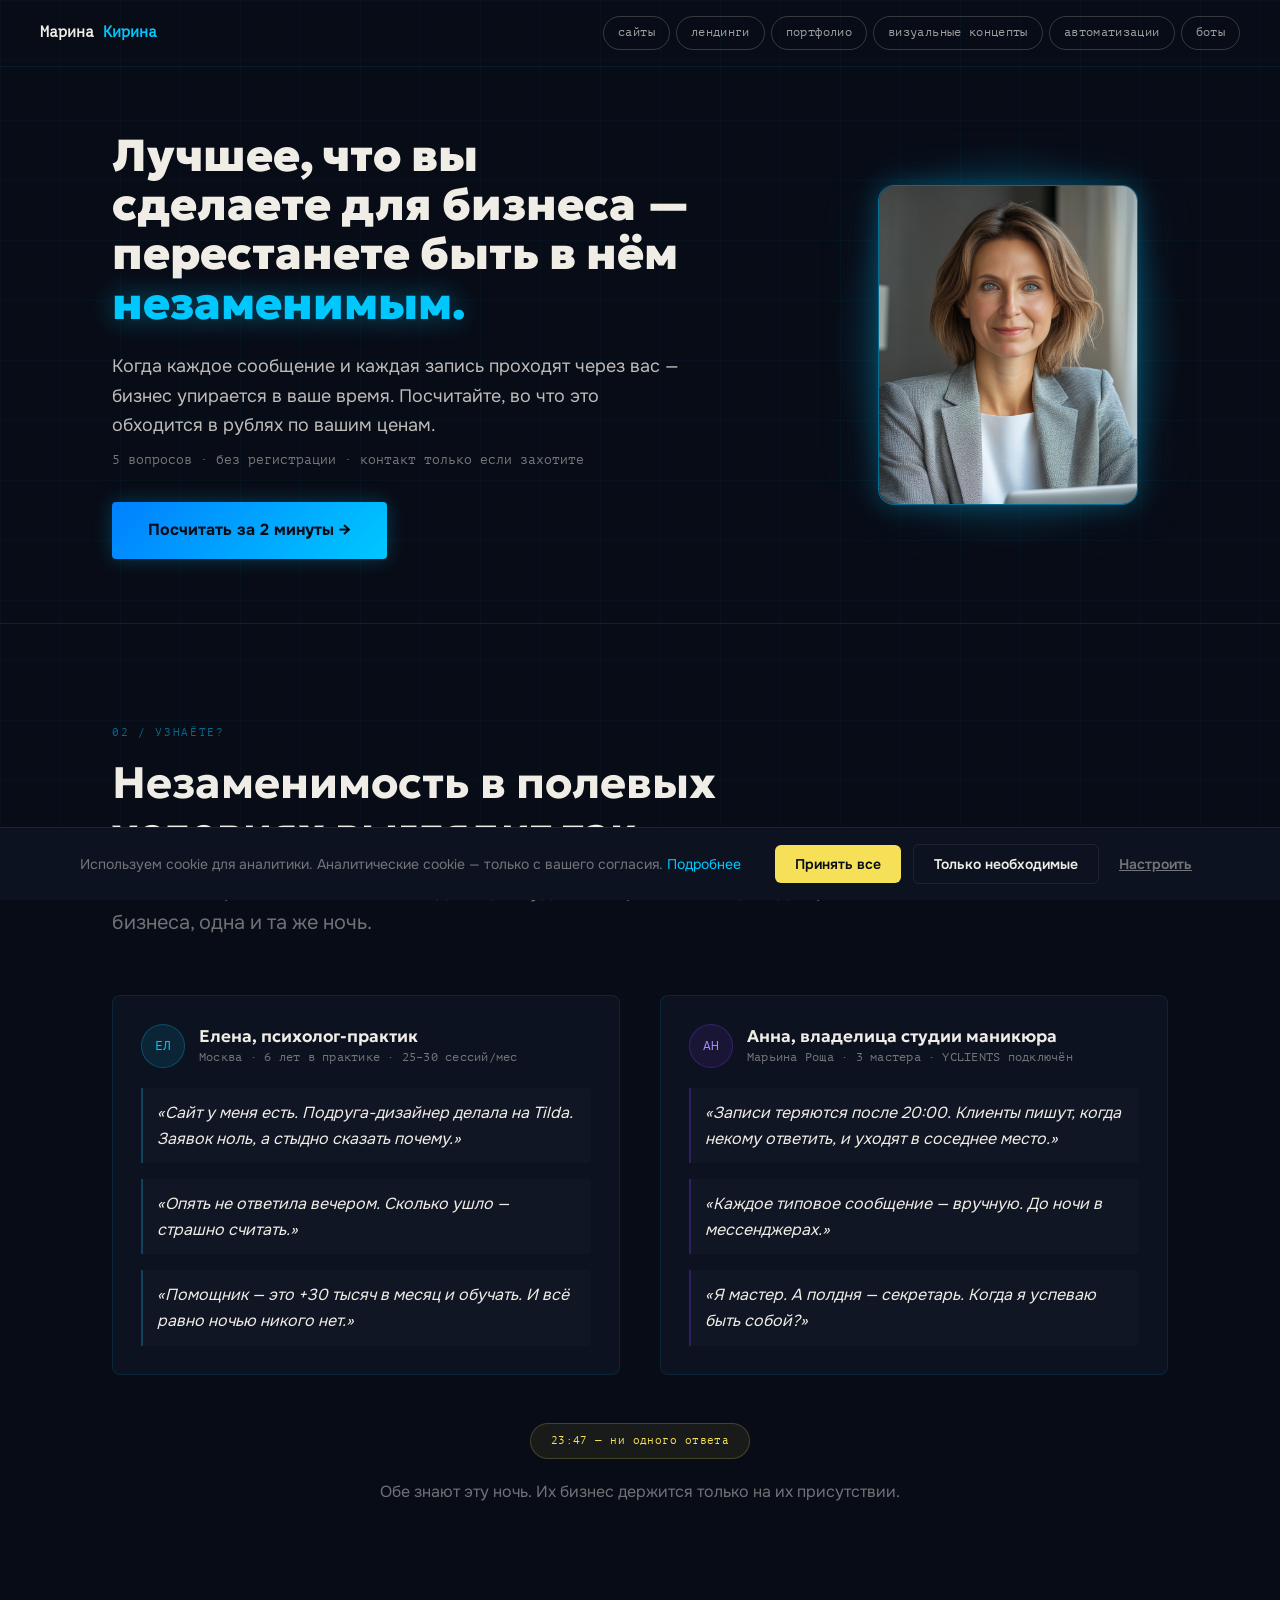
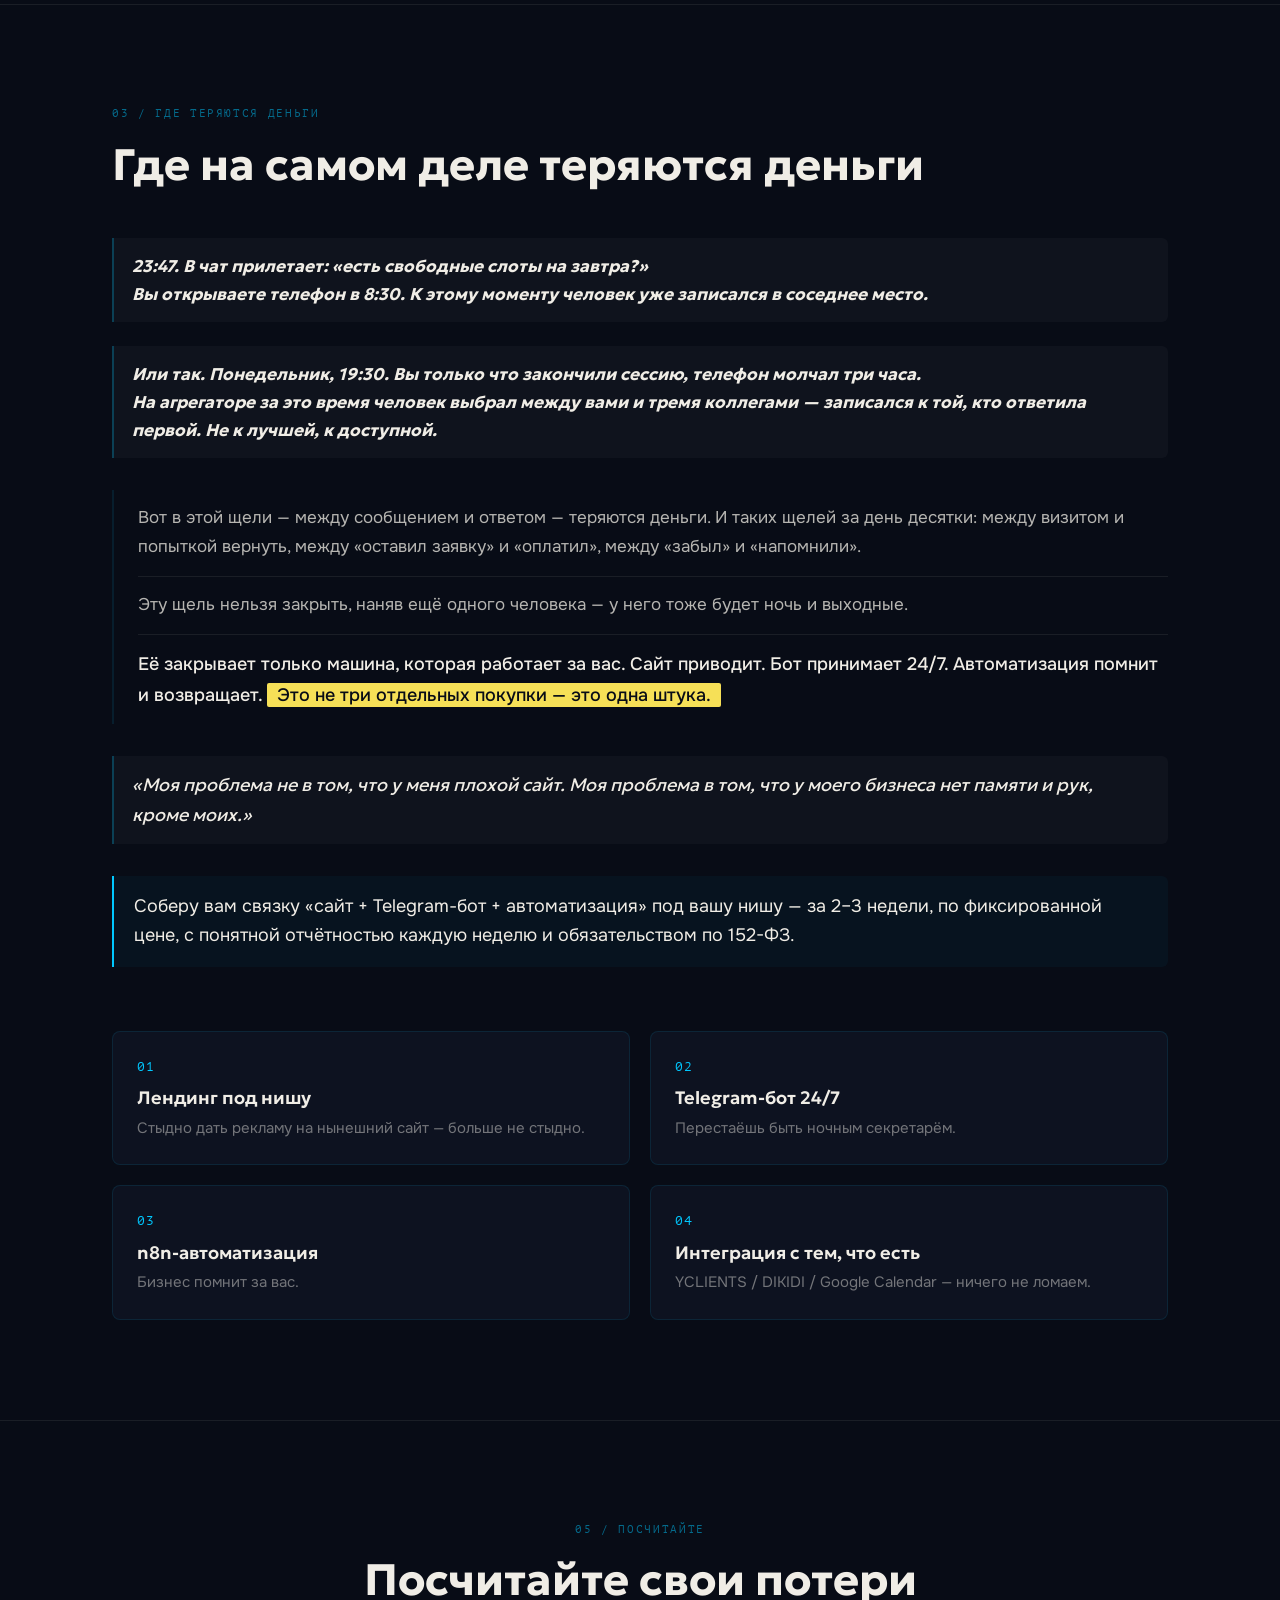
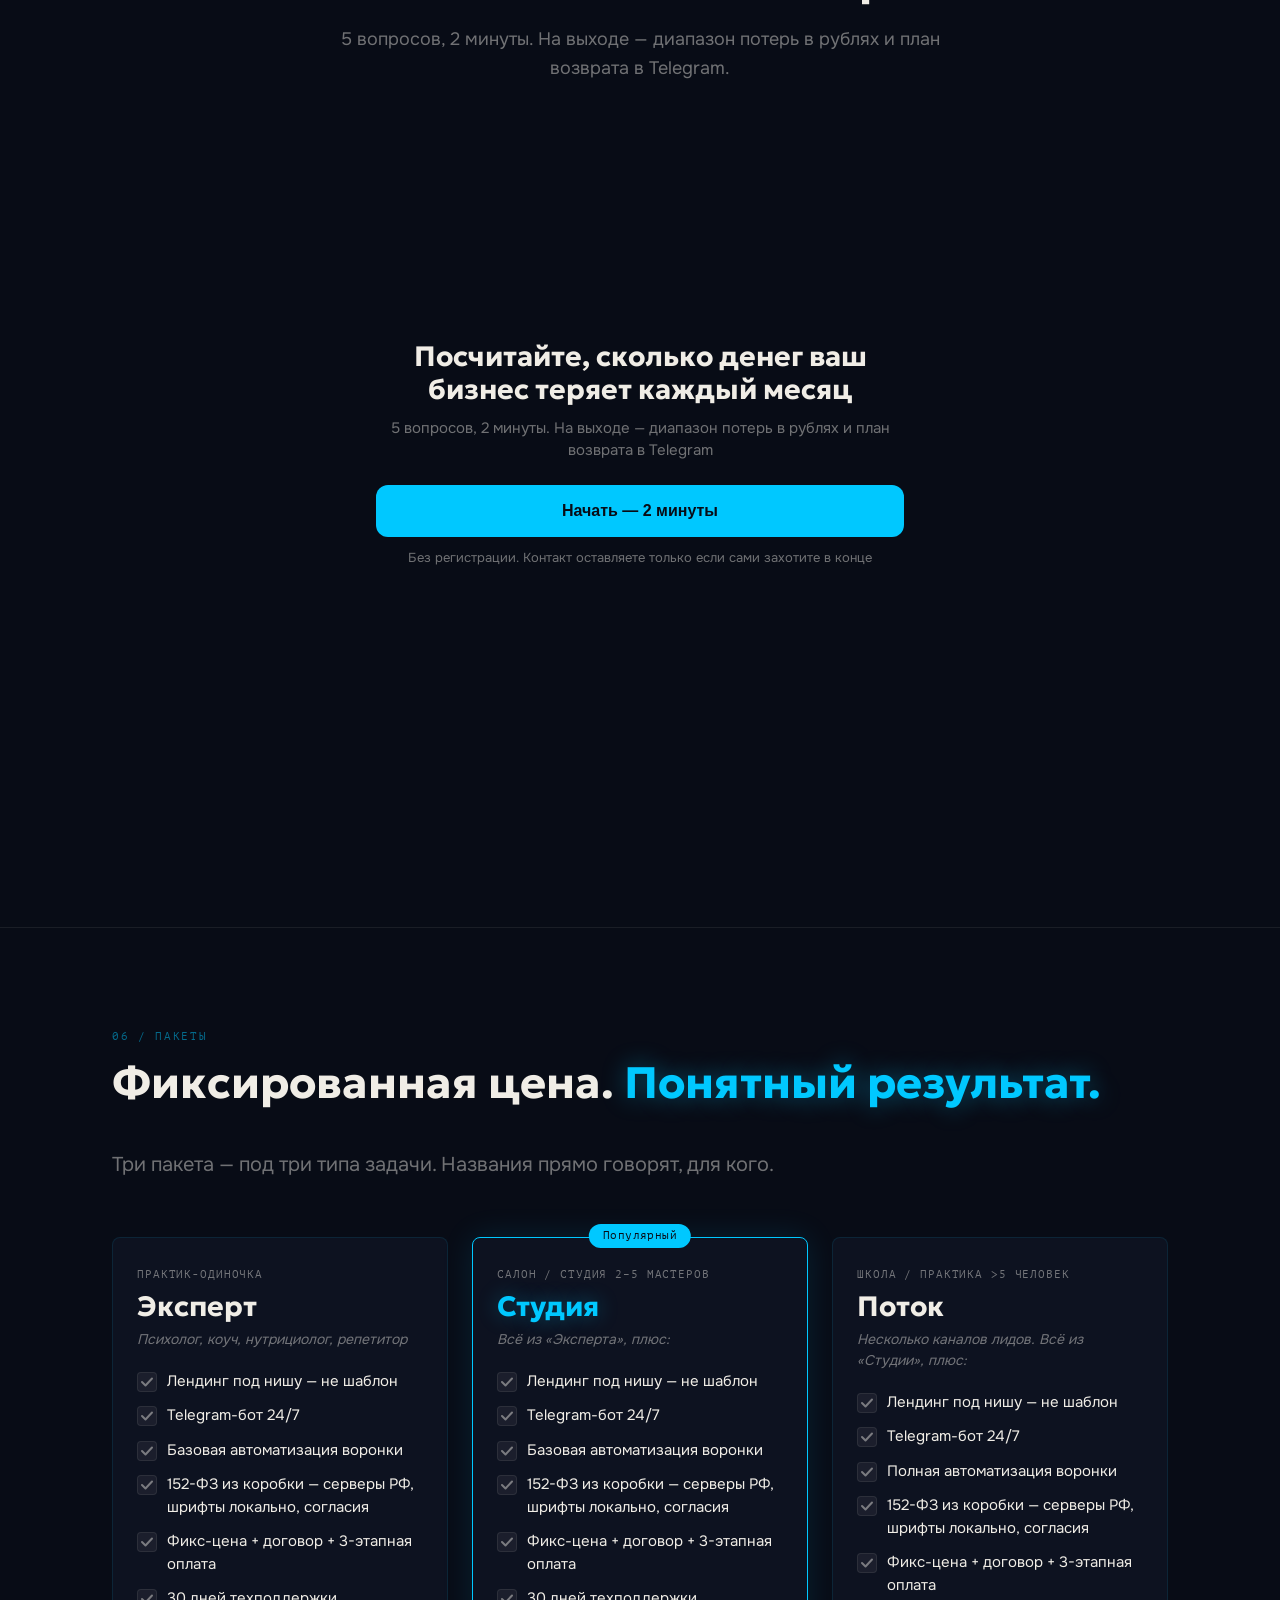
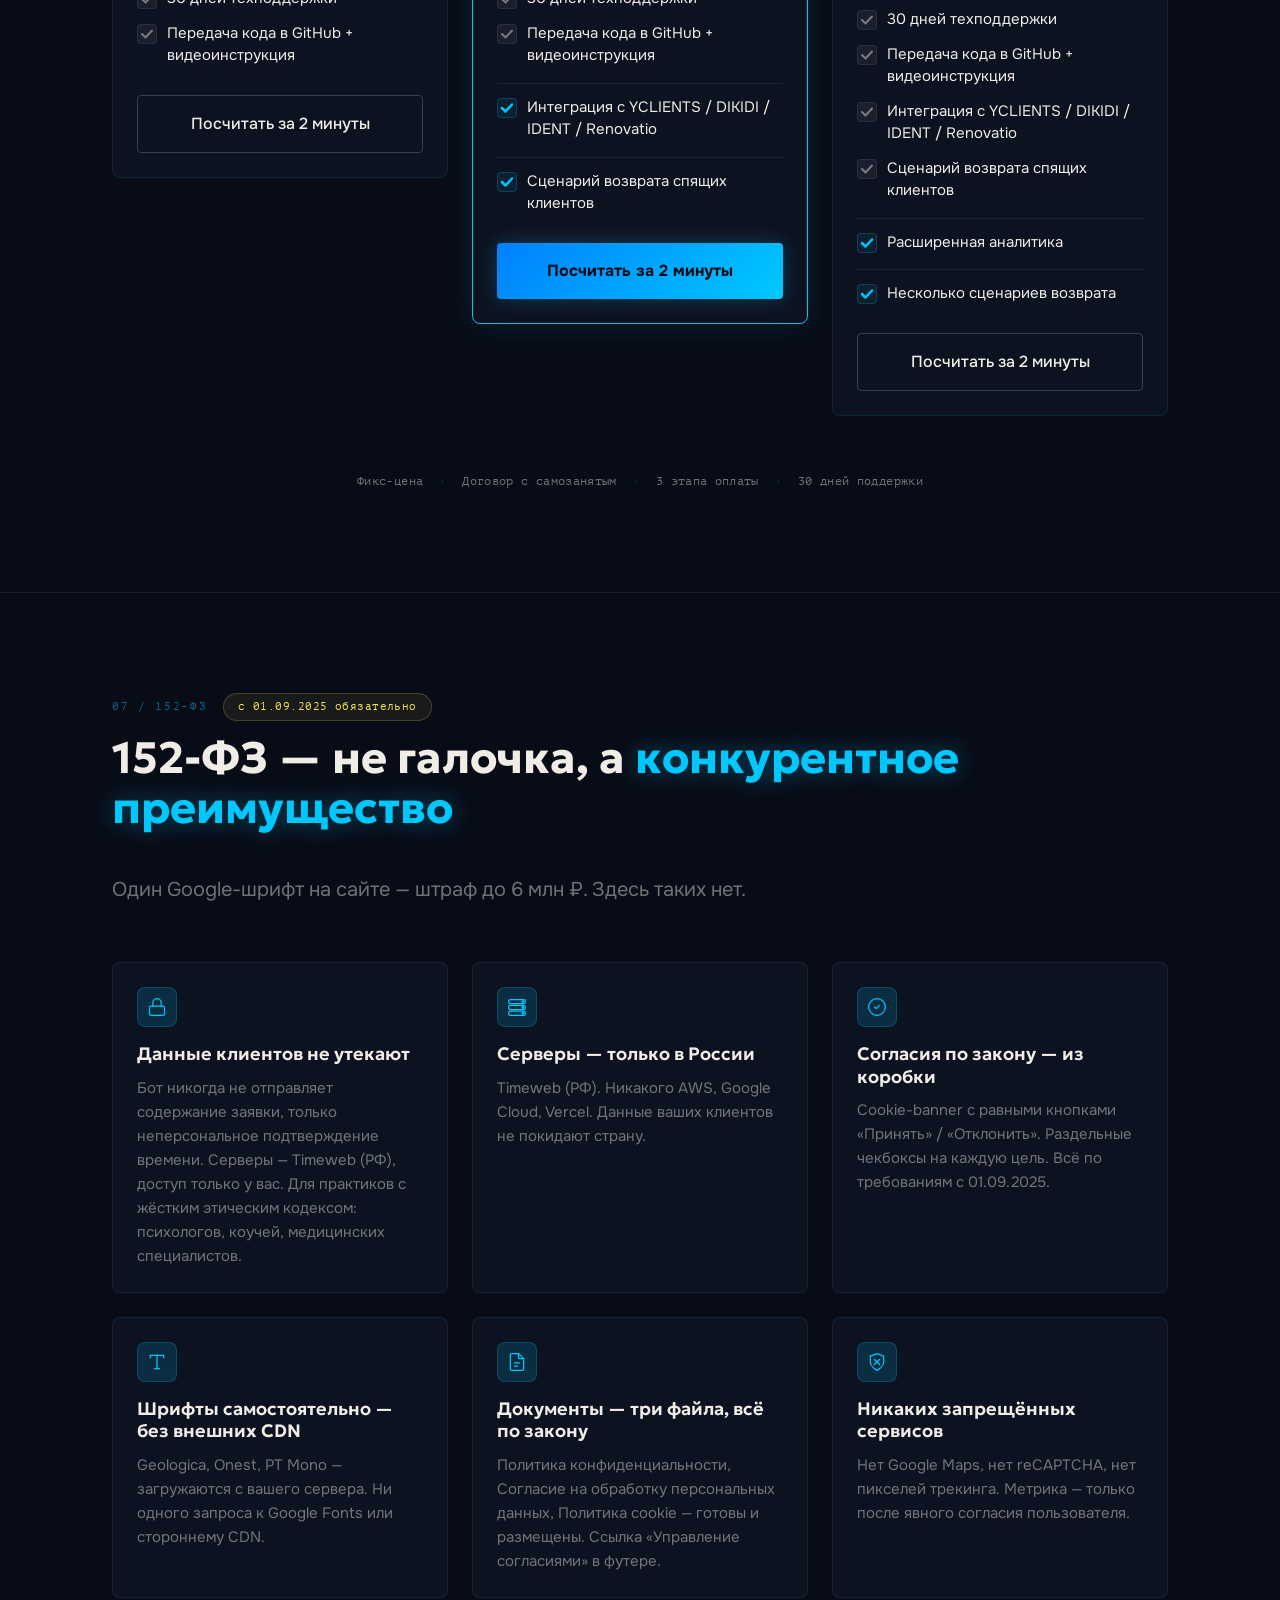
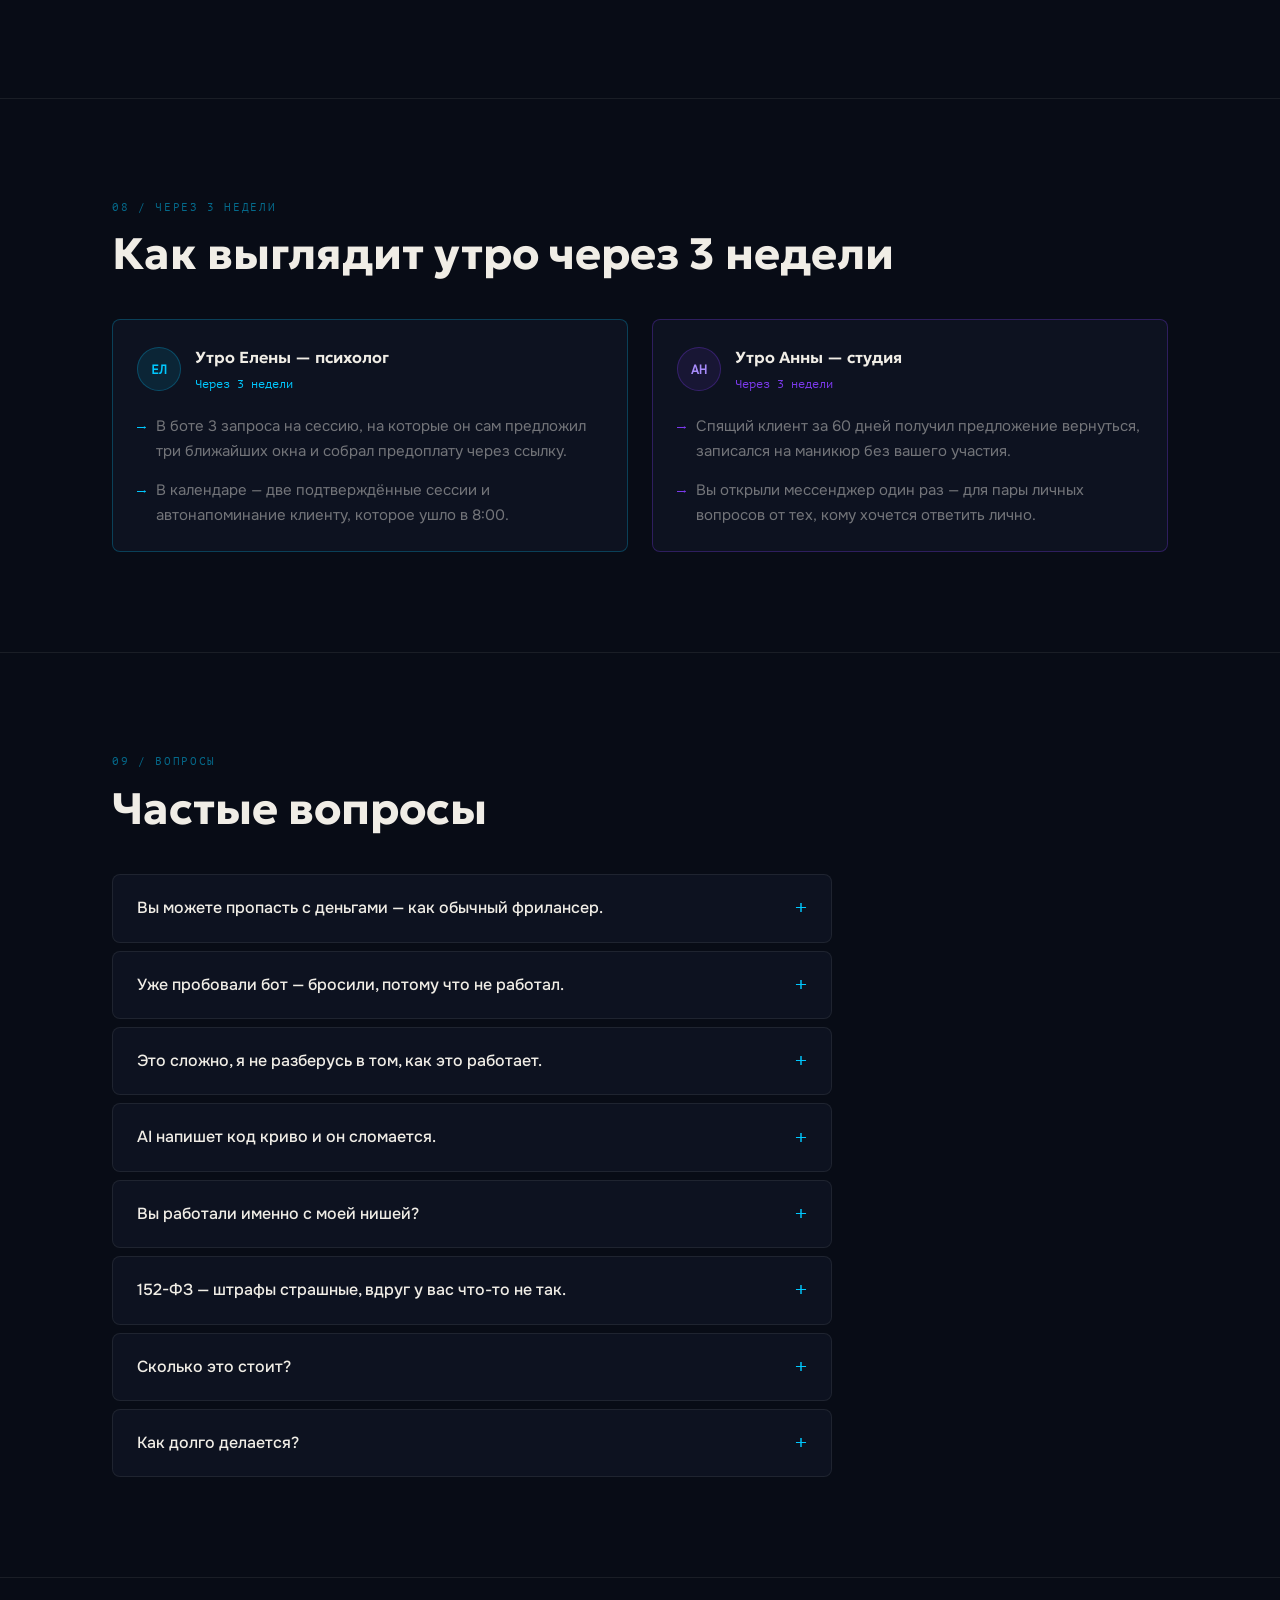
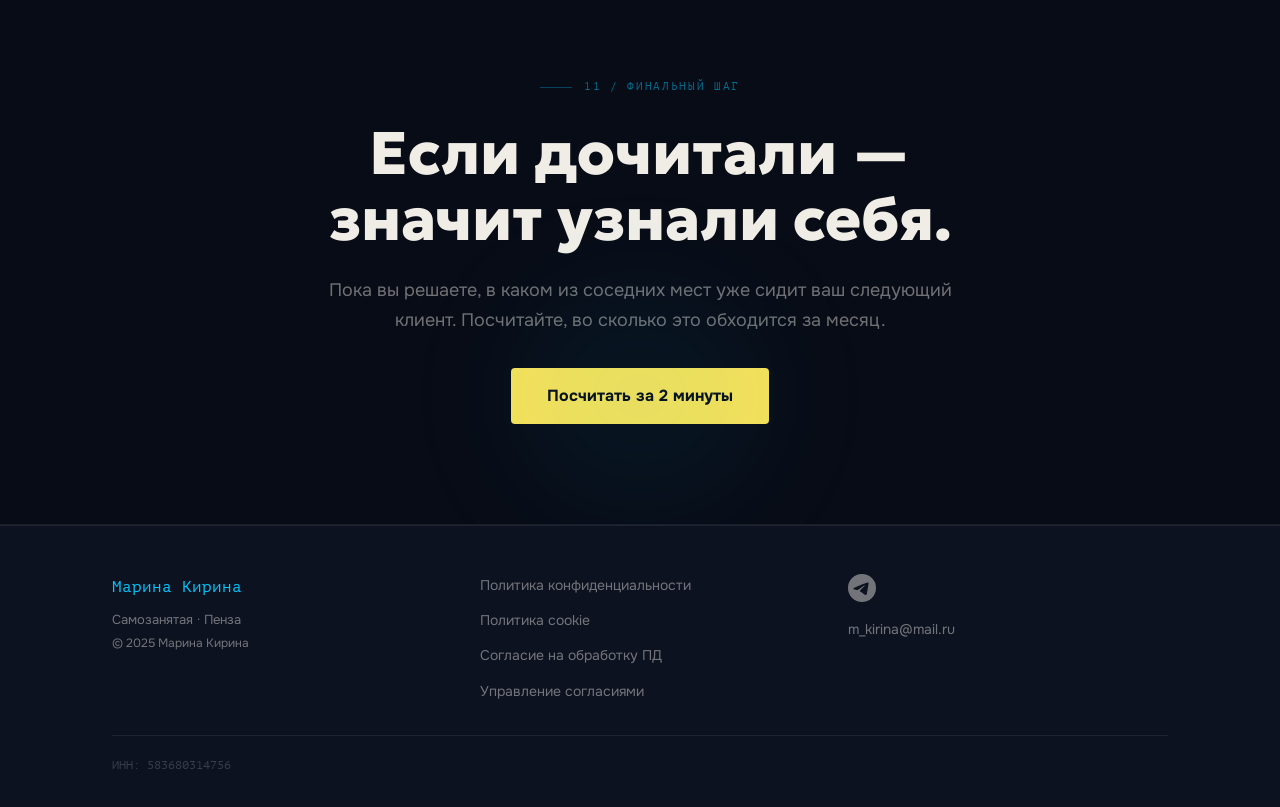
==== index.html @ cc481fdb "fix: defer скрипта куки-баннера, aria-атрибуты диалогов, обработчик manage-consent Co-Authored-By: C" ====
<!DOCTYPE html>
<html lang="ru">
<head>
  <meta charset="utf-8">
  <meta name="viewport" content="width=device-width, initial-scale=1, viewport-fit=cover">
  <title>Марина Кирина — сайт + Telegram-бот + автоматизация на n8n</title>
  <meta name="description" content="Лендинг фрилансера для практиков-одиночек и владельцев студий: связка «сайт + Telegram-бот + автоматизация на n8n» за 2–3 недели, по фиксированной цене, с обязательством по 152-ФЗ.">
  <meta http-equiv="Content-Security-Policy" content="default-src 'self'; img-src 'self' data: https://mc.yandex.ru; font-src 'self'; style-src 'self' 'unsafe-inline'; script-src 'self' https://mc.yandex.ru; connect-src 'self' https://mc.yandex.ru https://t.me">
  <!-- TODO: добавить домен webhook в connect-src когда будет известен (сейчас constants.js WEBHOOK_URL = '__PLACEHOLDER__') -->
  <link rel="stylesheet" href="./assets/css/main.css">
  <link rel="stylesheet" href="./assets/css/quiz.css">
  <script src="./assets/js/cookie-banner.js" defer></script>
  <style>
    html { scroll-behavior: smooth; }
    @media (prefers-reduced-motion: reduce) { html { scroll-behavior: auto; } }
  </style>
</head>
<body>
  <nav class="site-nav">
    <div class="site-nav__logo">Марина <span>Кирина</span></div>
    <div class="site-nav__services">
      <span class="site-nav__tag">сайты</span>
      <span class="site-nav__tag">лендинги</span>
      <span class="site-nav__tag">портфолио</span>
      <span class="site-nav__tag">визуальные концепты</span>
      <span class="site-nav__tag">автоматизации</span>
      <span class="site-nav__tag">боты</span>
    </div>
  </nav>
  <section id="hero" data-section="01" class="hero">
    <div class="container">
      <div class="hero__inner">

        <div class="hero__left">
          <h1 class="hero__title">
            Лучшее, что вы<br>
            сделаете для бизнеса —<br>
            перестанете быть в нём<br>
            <span class="hero__neon">незаменимым.</span>
          </h1>
          <p class="hero__sub">
            Когда каждое сообщение и каждая запись проходят через вас —
            бизнес упирается в ваше время. Посчитайте, во что это
            обходится в рублях по вашим ценам.
          </p>
          <p class="hero__micro">5 вопросов · без регистрации · контакт только если захотите</p>
          <div class="hero__btns">
            <a class="hero__cta btn-primary" href="#quiz">Посчитать за 2 минуты →</a>
          </div>
        </div>

        <div class="hero__right">
          <div class="hero__photo-wrap">
            <div class="hero__photo-glow"></div>
            <div class="hero__photo-frame">
              <img src="./photo.png" alt="Марина Кирина" class="hero__photo-img">
            </div>
          </div>
        </div>

      </div>
    </div>

  </section>
  <section id="pain" data-section="02" data-title="Узнаёте?" class="pain">
    <div class="container">
      <p class="pain__eyebrow">02 / УЗНАЁТЕ?</p>
      <h2 class="pain__title">Незаменимость в полевых условиях выглядит так</h2>
      <p class="pain__lead">Психолог-практик в Москве и владелица студии в Марьиной Роще — два разных бизнеса, одна и та же ночь.</p>

      <div class="pain__columns">
        <!-- Елена -->
        <article class="pain__voice">
          <div class="pain__voice-header">
            <div class="pain__avatar pain__avatar--elena">ЕЛ</div>
            <div class="pain__voice-info">
              <p class="pain__voice-name">Елена, психолог-практик</p>
              <p class="pain__voice-meta">Москва · 6 лет в практике · 25–30 сессий/мес</p>
            </div>
          </div>
          <ul class="pain__voice-quotes">
            <li>«Сайт у меня есть. Подруга-дизайнер делала на Tilda. Заявок ноль, а стыдно сказать почему.»</li>
            <li>«Опять не ответила вечером. Сколько ушло — страшно считать.»</li>
            <li>«Помощник — это +30 тысяч в месяц и обучать. И всё равно ночью никого нет.»</li>
          </ul>
        </article>

        <!-- Анна -->
        <article class="pain__voice pain__voice--anna">
          <div class="pain__voice-header">
            <div class="pain__avatar pain__avatar--anna">АН</div>
            <div class="pain__voice-info">
              <p class="pain__voice-name">Анна, владелица студии маникюра</p>
              <p class="pain__voice-meta">Марьина Роща · 3 мастера · YCLIENTS подключён</p>
            </div>
          </div>
          <ul class="pain__voice-quotes">
            <li>«Записи теряются после 20:00. Клиенты пишут, когда некому ответить, и уходят в соседнее место.»</li>
            <li>«Каждое типовое сообщение — вручную. До ночи в мессенджерах.»</li>
            <li>«Я мастер. А полдня — секретарь. Когда я успеваю быть собой?»</li>
          </ul>
        </article>
      </div>

      <!-- Time-badge + bridge -->
      <div class="pain__bridge">
        <span class="pain__time-badge">23:47 — ни одного ответа</span>
        <p class="pain__bridge-text">Обе знают эту ночь. Их бизнес держится только на их присутствии.</p>
      </div>
    </div>
  </section>
  <section id="story" data-section="03" data-title="Где теряются деньги" class="">
    <div class="container">
      <p class="story__eyebrow">03 / ГДЕ ТЕРЯЮТСЯ ДЕНЬГИ</p>
      <h2 class="story__title">Где на самом деле теряются деньги</h2>

      <div class="story__body">
        <!-- Сцена 1 -->
        <blockquote class="story__scene">
          23:47. В чат прилетает: «есть свободные слоты на завтра?»<br>
          Вы открываете телефон в 8:30. К этому моменту человек уже записался в соседнее место.
        </blockquote>

        <!-- Сцена 2 -->
        <blockquote class="story__scene">
          Или так. Понедельник, 19:30. Вы только что закончили сессию, телефон молчал три часа.<br>
          На агрегаторе за это время человек выбрал между вами и тремя коллегами — записался к той, кто ответила первой. Не к лучшей, к доступной.
        </blockquote>

        <div class="story__insight">
          <p class="story__insight-p">
            Вот в этой щели — между сообщением и ответом — теряются деньги.
            И таких щелей за день десятки: между визитом и попыткой вернуть,
            между «оставил заявку» и «оплатил», между «забыл» и «напомнили».
          </p>
          <p class="story__insight-p">
            Эту щель нельзя закрыть, наняв ещё одного человека —
            у него тоже будет ночь и выходные.
          </p>
          <p class="story__insight-p story__insight-p--offer">
            Её закрывает только машина, которая работает за вас.
            Сайт приводит. Бот принимает 24/7. Автоматизация помнит
            и возвращает. <mark class="mark">Это не три отдельных
            покупки — это одна штука.</mark>
          </p>
        </div>

        <!-- Эпифания -->
        <blockquote class="story__epiphany">
          «Моя проблема не в том, что у меня плохой сайт. Моя проблема в том, что у моего бизнеса нет памяти и рук, кроме моих.»
        </blockquote>

        <!-- Оффер -->
        <p class="story__offer">
          Соберу вам связку «сайт + Telegram-бот + автоматизация» под вашу нишу — за 2–3 недели, по фиксированной цене, с понятной отчётностью каждую неделю и обязательством по 152-ФЗ.
        </p>
      </div>

      <!-- Value Stack 1–4 -->
      <div class="story__value-stack">
        <div class="story__value-grid">
          <div class="story__value-card card">
            <span class="story__value-num">01</span>
            <h3 class="story__value-card-title">Лендинг под нишу</h3>
            <p class="story__value-desc">Стыдно дать рекламу на нынешний сайт — больше не стыдно.</p>
          </div>
          <div class="story__value-card card">
            <span class="story__value-num">02</span>
            <h3 class="story__value-card-title">Telegram-бот 24/7</h3>
            <p class="story__value-desc">Перестаёшь быть ночным секретарём.</p>
          </div>
          <div class="story__value-card card">
            <span class="story__value-num">03</span>
            <h3 class="story__value-card-title">n8n-автоматизация</h3>
            <p class="story__value-desc">Бизнес помнит за вас.</p>
          </div>
          <div class="story__value-card card">
            <span class="story__value-num">04</span>
            <h3 class="story__value-card-title">Интеграция с тем, что есть</h3>
            <p class="story__value-desc">YCLIENTS / DIKIDI / Google Calendar — ничего не ломаем.</p>
          </div>
        </div>
      </div>
    </div>
  </section>
  <section id="quiz" data-section="05" data-title="Квиз" class="quiz-section">
    <div class="container">
      <p class="quiz-section__eyebrow">05 / ПОСЧИТАЙТЕ</p>
      <h2 class="quiz-section__title">Посчитайте свои потери</h2>
      <p class="quiz-section__lead">5 вопросов, 2 минуты. На выходе — диапазон потерь в рублях и план возврата в Telegram.</p>
      <div id="quiz-root"></div>
    </div>
  </section>
  <!-- ===================== СЕКЦИЯ 06: ПАКЕТЫ ===================== -->
  <section id="packages" data-section="06" data-title="Пакеты" class="">
    <div class="container">
      <p class="section-eyebrow">06 / ПАКЕТЫ</p>
      <h2 class="section-title">Фиксированная цена. <span class="neon">Понятный результат.</span></h2>
      <p class="packages__lead">Три пакета — под три типа задачи. Названия прямо говорят, для кого.</p>

      <div class="packages__grid">

        <!-- Пакет Эксперт -->
        <div class="card packages__card">
          <p class="packages__card-eyebrow">Практик-одиночка</p>
          <h3 class="packages__card-title">Эксперт</h3>
          <p class="packages__card-for">Психолог, коуч, нутрициолог, репетитор</p>
          <ul class="packages__list">
            <li>
              <span class="packages__check" aria-hidden="true">
                <svg width="14" height="14" viewBox="0 0 14 14" fill="none" stroke="currentColor" stroke-width="2" stroke-linecap="round" stroke-linejoin="round"><polyline points="2 7 5.5 10.5 12 3.5"/></svg>
              </span>
              Лендинг под нишу — не шаблон
            </li>
            <li>
              <span class="packages__check" aria-hidden="true">
                <svg width="14" height="14" viewBox="0 0 14 14" fill="none" stroke="currentColor" stroke-width="2" stroke-linecap="round" stroke-linejoin="round"><polyline points="2 7 5.5 10.5 12 3.5"/></svg>
              </span>
              Telegram-бот 24/7
            </li>
            <li>
              <span class="packages__check" aria-hidden="true">
                <svg width="14" height="14" viewBox="0 0 14 14" fill="none" stroke="currentColor" stroke-width="2" stroke-linecap="round" stroke-linejoin="round"><polyline points="2 7 5.5 10.5 12 3.5"/></svg>
              </span>
              Базовая автоматизация воронки
            </li>
            <li>
              <span class="packages__check" aria-hidden="true">
                <svg width="14" height="14" viewBox="0 0 14 14" fill="none" stroke="currentColor" stroke-width="2" stroke-linecap="round" stroke-linejoin="round"><polyline points="2 7 5.5 10.5 12 3.5"/></svg>
              </span>
              152-ФЗ из коробки — серверы РФ, шрифты локально, согласия
            </li>
            <li>
              <span class="packages__check" aria-hidden="true">
                <svg width="14" height="14" viewBox="0 0 14 14" fill="none" stroke="currentColor" stroke-width="2" stroke-linecap="round" stroke-linejoin="round"><polyline points="2 7 5.5 10.5 12 3.5"/></svg>
              </span>
              Фикс-цена + договор + 3-этапная оплата
            </li>
            <li>
              <span class="packages__check" aria-hidden="true">
                <svg width="14" height="14" viewBox="0 0 14 14" fill="none" stroke="currentColor" stroke-width="2" stroke-linecap="round" stroke-linejoin="round"><polyline points="2 7 5.5 10.5 12 3.5"/></svg>
              </span>
              30 дней техподдержки
            </li>
            <li>
              <span class="packages__check" aria-hidden="true">
                <svg width="14" height="14" viewBox="0 0 14 14" fill="none" stroke="currentColor" stroke-width="2" stroke-linecap="round" stroke-linejoin="round"><polyline points="2 7 5.5 10.5 12 3.5"/></svg>
              </span>
              Передача кода в GitHub + видеоинструкция
            </li>
          </ul>
          <a href="#quiz" class="btn-ghost packages__cta">Посчитать за 2 минуты</a>
        </div>

        <!-- Пакет Студия (выделенный) -->
        <div class="card packages__card packages__card--featured">
          <span class="packages__badge">Популярный</span>
          <p class="packages__card-eyebrow">Салон / студия 2–5 мастеров</p>
          <h3 class="packages__card-title">Студия</h3>
          <p class="packages__card-for">Всё из «Эксперта», плюс:</p>
          <ul class="packages__list">
            <li>
              <span class="packages__check" aria-hidden="true">
                <svg width="14" height="14" viewBox="0 0 14 14" fill="none" stroke="currentColor" stroke-width="2" stroke-linecap="round" stroke-linejoin="round"><polyline points="2 7 5.5 10.5 12 3.5"/></svg>
              </span>
              Лендинг под нишу — не шаблон
            </li>
            <li>
              <span class="packages__check" aria-hidden="true">
                <svg width="14" height="14" viewBox="0 0 14 14" fill="none" stroke="currentColor" stroke-width="2" stroke-linecap="round" stroke-linejoin="round"><polyline points="2 7 5.5 10.5 12 3.5"/></svg>
              </span>
              Telegram-бот 24/7
            </li>
            <li>
              <span class="packages__check" aria-hidden="true">
                <svg width="14" height="14" viewBox="0 0 14 14" fill="none" stroke="currentColor" stroke-width="2" stroke-linecap="round" stroke-linejoin="round"><polyline points="2 7 5.5 10.5 12 3.5"/></svg>
              </span>
              Базовая автоматизация воронки
            </li>
            <li>
              <span class="packages__check" aria-hidden="true">
                <svg width="14" height="14" viewBox="0 0 14 14" fill="none" stroke="currentColor" stroke-width="2" stroke-linecap="round" stroke-linejoin="round"><polyline points="2 7 5.5 10.5 12 3.5"/></svg>
              </span>
              152-ФЗ из коробки — серверы РФ, шрифты локально, согласия
            </li>
            <li>
              <span class="packages__check" aria-hidden="true">
                <svg width="14" height="14" viewBox="0 0 14 14" fill="none" stroke="currentColor" stroke-width="2" stroke-linecap="round" stroke-linejoin="round"><polyline points="2 7 5.5 10.5 12 3.5"/></svg>
              </span>
              Фикс-цена + договор + 3-этапная оплата
            </li>
            <li>
              <span class="packages__check" aria-hidden="true">
                <svg width="14" height="14" viewBox="0 0 14 14" fill="none" stroke="currentColor" stroke-width="2" stroke-linecap="round" stroke-linejoin="round"><polyline points="2 7 5.5 10.5 12 3.5"/></svg>
              </span>
              30 дней техподдержки
            </li>
            <li>
              <span class="packages__check" aria-hidden="true">
                <svg width="14" height="14" viewBox="0 0 14 14" fill="none" stroke="currentColor" stroke-width="2" stroke-linecap="round" stroke-linejoin="round"><polyline points="2 7 5.5 10.5 12 3.5"/></svg>
              </span>
              Передача кода в GitHub + видеоинструкция
            </li>
            <li class="packages__list-plus">
              <span class="packages__check packages__check--neon" aria-hidden="true">
                <svg width="14" height="14" viewBox="0 0 14 14" fill="none" stroke="currentColor" stroke-width="2.5" stroke-linecap="round" stroke-linejoin="round"><polyline points="2 7 5.5 10.5 12 3.5"/></svg>
              </span>
              Интеграция с YCLIENTS / DIKIDI / IDENT / Renovatio
            </li>
            <li class="packages__list-plus">
              <span class="packages__check packages__check--neon" aria-hidden="true">
                <svg width="14" height="14" viewBox="0 0 14 14" fill="none" stroke="currentColor" stroke-width="2.5" stroke-linecap="round" stroke-linejoin="round"><polyline points="2 7 5.5 10.5 12 3.5"/></svg>
              </span>
              Сценарий возврата спящих клиентов
            </li>
          </ul>
          <a href="#quiz" class="btn-primary packages__cta">Посчитать за 2 минуты</a>
        </div>

        <!-- Пакет Поток -->
        <div class="card packages__card">
          <p class="packages__card-eyebrow">Школа / практика &gt;5 человек</p>
          <h3 class="packages__card-title">Поток</h3>
          <p class="packages__card-for">Несколько каналов лидов. Всё из «Студии», плюс:</p>
          <ul class="packages__list">
            <li>
              <span class="packages__check" aria-hidden="true">
                <svg width="14" height="14" viewBox="0 0 14 14" fill="none" stroke="currentColor" stroke-width="2" stroke-linecap="round" stroke-linejoin="round"><polyline points="2 7 5.5 10.5 12 3.5"/></svg>
              </span>
              Лендинг под нишу — не шаблон
            </li>
            <li>
              <span class="packages__check" aria-hidden="true">
                <svg width="14" height="14" viewBox="0 0 14 14" fill="none" stroke="currentColor" stroke-width="2" stroke-linecap="round" stroke-linejoin="round"><polyline points="2 7 5.5 10.5 12 3.5"/></svg>
              </span>
              Telegram-бот 24/7
            </li>
            <li>
              <span class="packages__check" aria-hidden="true">
                <svg width="14" height="14" viewBox="0 0 14 14" fill="none" stroke="currentColor" stroke-width="2" stroke-linecap="round" stroke-linejoin="round"><polyline points="2 7 5.5 10.5 12 3.5"/></svg>
              </span>
              Полная автоматизация воронки
            </li>
            <li>
              <span class="packages__check" aria-hidden="true">
                <svg width="14" height="14" viewBox="0 0 14 14" fill="none" stroke="currentColor" stroke-width="2" stroke-linecap="round" stroke-linejoin="round"><polyline points="2 7 5.5 10.5 12 3.5"/></svg>
              </span>
              152-ФЗ из коробки — серверы РФ, шрифты локально, согласия
            </li>
            <li>
              <span class="packages__check" aria-hidden="true">
                <svg width="14" height="14" viewBox="0 0 14 14" fill="none" stroke="currentColor" stroke-width="2" stroke-linecap="round" stroke-linejoin="round"><polyline points="2 7 5.5 10.5 12 3.5"/></svg>
              </span>
              Фикс-цена + договор + 3-этапная оплата
            </li>
            <li>
              <span class="packages__check" aria-hidden="true">
                <svg width="14" height="14" viewBox="0 0 14 14" fill="none" stroke="currentColor" stroke-width="2" stroke-linecap="round" stroke-linejoin="round"><polyline points="2 7 5.5 10.5 12 3.5"/></svg>
              </span>
              30 дней техподдержки
            </li>
            <li>
              <span class="packages__check" aria-hidden="true">
                <svg width="14" height="14" viewBox="0 0 14 14" fill="none" stroke="currentColor" stroke-width="2" stroke-linecap="round" stroke-linejoin="round"><polyline points="2 7 5.5 10.5 12 3.5"/></svg>
              </span>
              Передача кода в GitHub + видеоинструкция
            </li>
            <li>
              <span class="packages__check" aria-hidden="true">
                <svg width="14" height="14" viewBox="0 0 14 14" fill="none" stroke="currentColor" stroke-width="2" stroke-linecap="round" stroke-linejoin="round"><polyline points="2 7 5.5 10.5 12 3.5"/></svg>
              </span>
              Интеграция с YCLIENTS / DIKIDI / IDENT / Renovatio
            </li>
            <li>
              <span class="packages__check" aria-hidden="true">
                <svg width="14" height="14" viewBox="0 0 14 14" fill="none" stroke="currentColor" stroke-width="2" stroke-linecap="round" stroke-linejoin="round"><polyline points="2 7 5.5 10.5 12 3.5"/></svg>
              </span>
              Сценарий возврата спящих клиентов
            </li>
            <li class="packages__list-plus">
              <span class="packages__check packages__check--neon" aria-hidden="true">
                <svg width="14" height="14" viewBox="0 0 14 14" fill="none" stroke="currentColor" stroke-width="2.5" stroke-linecap="round" stroke-linejoin="round"><polyline points="2 7 5.5 10.5 12 3.5"/></svg>
              </span>
              Расширенная аналитика
            </li>
            <li class="packages__list-plus">
              <span class="packages__check packages__check--neon" aria-hidden="true">
                <svg width="14" height="14" viewBox="0 0 14 14" fill="none" stroke="currentColor" stroke-width="2.5" stroke-linecap="round" stroke-linejoin="round"><polyline points="2 7 5.5 10.5 12 3.5"/></svg>
              </span>
              Несколько сценариев возврата
            </li>
          </ul>
          <a href="#quiz" class="btn-ghost packages__cta">Посчитать за 2 минуты</a>
        </div>

      </div><!-- /packages__grid -->

      <!-- Строка гарантий -->
      <div class="packages__guarantees">
        <span class="packages__guarantee-item">Фикс-цена</span>
        <span class="packages__guarantee-dot" aria-hidden="true">·</span>
        <span class="packages__guarantee-item">Договор с самозанятым</span>
        <span class="packages__guarantee-dot" aria-hidden="true">·</span>
        <span class="packages__guarantee-item">3 этапа оплаты</span>
        <span class="packages__guarantee-dot" aria-hidden="true">·</span>
        <span class="packages__guarantee-item">30 дней поддержки</span>
      </div>

    </div>
  </section>

  <!-- ===================== СЕКЦИЯ 07: 152-ФЗ ===================== -->
  <section id="trust-152fz" data-section="07" data-title="152-ФЗ" class="">
    <div class="container">
      <div class="trust__header">
        <div class="trust__eyebrow-row">
          <p class="section-eyebrow">07 / 152-ФЗ</p>
          <span class="trust__badge">с 01.09.2025 обязательно</span>
        </div>
        <h2 class="section-title">152-ФЗ — не галочка, а <span class="neon">конкурентное преимущество</span></h2>
        <p class="trust__lead">Один Google-шрифт на сайте — штраф до 6 млн ₽. Здесь таких нет.</p>
      </div>

      <div class="trust__grid">

        <!-- 1. Данные клиентов не утекают — ПЕРВЫМ (для психологов) -->
        <div class="card trust__card">
          <div class="card-icon">
            <svg viewBox="0 0 24 24" fill="none" stroke="var(--neon)" stroke-width="1.5" stroke-linecap="round" stroke-linejoin="round" aria-hidden="true">
              <rect x="3" y="11" width="18" height="11" rx="2"/>
              <path d="M7 11V7a5 5 0 0 1 10 0v4"/>
            </svg>
          </div>
          <h3 class="trust__card-title">Данные клиентов не утекают</h3>
          <p class="trust__card-text">Бот никогда не отправляет содержание заявки, только неперсональное подтверждение времени. Серверы — Timeweb (РФ), доступ только у вас. Для практиков с жёстким этическим кодексом: психологов, коучей, медицинских специалистов.</p>
        </div>

        <!-- 2. Серверы только в России -->
        <div class="card trust__card">
          <div class="card-icon">
            <svg viewBox="0 0 24 24" fill="none" stroke="var(--neon)" stroke-width="1.5" stroke-linecap="round" stroke-linejoin="round" aria-hidden="true">
              <rect x="2" y="3" width="20" height="5" rx="2"/>
              <rect x="2" y="10" width="20" height="5" rx="2"/>
              <rect x="2" y="17" width="20" height="5" rx="2"/>
              <circle cx="19" cy="5.5" r="1" fill="var(--neon)"/>
              <circle cx="19" cy="12.5" r="1" fill="var(--neon)"/>
              <circle cx="19" cy="19.5" r="1" fill="var(--neon)"/>
            </svg>
          </div>
          <h3 class="trust__card-title">Серверы — только в России</h3>
          <p class="trust__card-text">Timeweb (РФ). Никакого AWS, Google Cloud, Vercel. Данные ваших клиентов не покидают страну.</p>
        </div>

        <!-- 3. Согласия по закону из коробки -->
        <div class="card trust__card">
          <div class="card-icon">
            <svg viewBox="0 0 24 24" fill="none" stroke="var(--neon)" stroke-width="1.5" stroke-linecap="round" stroke-linejoin="round" aria-hidden="true">
              <circle cx="12" cy="12" r="10"/>
              <polyline points="9 12 11 14 15 10"/>
            </svg>
          </div>
          <h3 class="trust__card-title">Согласия по закону — из коробки</h3>
          <p class="trust__card-text">Cookie-banner с равными кнопками «Принять» / «Отклонить». Раздельные чекбоксы на каждую цель. Всё по требованиям с 01.09.2025.</p>
        </div>

        <!-- 4. Шрифты самостоятельно -->
        <div class="card trust__card">
          <div class="card-icon">
            <svg viewBox="0 0 24 24" fill="none" stroke="var(--neon)" stroke-width="1.5" stroke-linecap="round" stroke-linejoin="round" aria-hidden="true">
              <polyline points="4 7 4 4 20 4 20 7"/>
              <line x1="9" y1="20" x2="15" y2="20"/>
              <line x1="12" y1="4" x2="12" y2="20"/>
            </svg>
          </div>
          <h3 class="trust__card-title">Шрифты самостоятельно — без внешних CDN</h3>
          <p class="trust__card-text">Geologica, Onest, PT Mono — загружаются с вашего сервера. Ни одного запроса к Google Fonts или стороннему CDN.</p>
        </div>

        <!-- 5. Документы — три файла -->
        <div class="card trust__card">
          <div class="card-icon">
            <svg viewBox="0 0 24 24" fill="none" stroke="var(--neon)" stroke-width="1.5" stroke-linecap="round" stroke-linejoin="round" aria-hidden="true">
              <path d="M14 2H6a2 2 0 0 0-2 2v16a2 2 0 0 0 2 2h12a2 2 0 0 0 2-2V8z"/>
              <polyline points="14 2 14 8 20 8"/>
              <line x1="9" y1="13" x2="15" y2="13"/>
              <line x1="9" y1="17" x2="13" y2="17"/>
            </svg>
          </div>
          <h3 class="trust__card-title">Документы — три файла, всё по закону</h3>
          <p class="trust__card-text">Политика конфиденциальности, Согласие на обработку персональных данных, Политика cookie — готовы и размещены. Ссылка «Управление согласиями» в футере.</p>
        </div>

        <!-- 6. Никаких запрещённых сервисов -->
        <div class="card trust__card">
          <div class="card-icon">
            <svg viewBox="0 0 24 24" fill="none" stroke="var(--neon)" stroke-width="1.5" stroke-linecap="round" stroke-linejoin="round" aria-hidden="true">
              <path d="M12 22s8-4 8-10V5l-8-3-8 3v7c0 6 8 10 8 10z"/>
              <line x1="9" y1="9" x2="15" y2="15"/>
              <line x1="15" y1="9" x2="9" y2="15"/>
            </svg>
          </div>
          <h3 class="trust__card-title">Никаких запрещённых сервисов</h3>
          <p class="trust__card-text">Нет Google Maps, нет reCAPTCHA, нет пикселей трекинга. Метрика — только после явного согласия пользователя.</p>
        </div>

      </div><!-- /trust__grid -->
    </div>
  </section>
  <!-- === Future Pacing === -->
  <section id="future-pacing" class="" data-section="08" data-title="Через 3 недели">
    <div class="container">
      <p class="section-eyebrow">08 / ЧЕРЕЗ 3 НЕДЕЛИ</p>
      <h2 class="section-title">Как выглядит утро через 3&nbsp;недели</h2>
      <div class="fp__grid">

        <!-- Карточка Елены -->
        <div class="card" style="border-color: rgba(0,200,255,.25);">
          <div class="fp__card-header">
            <div class="fp__avatar fp__avatar--elena">ЕЛ</div>
            <div>
              <p class="fp__card-title">Утро Елены — психолог</p>
              <p class="fp__card-time" style="color: var(--neon);">Через 3 недели</p>
            </div>
          </div>
          <ul class="fp__list">
            <li class="fp__item">
              <span class="fp__arrow" style="color: var(--neon);">→</span>
              В боте 3 запроса на сессию, на которые он сам предложил три ближайших окна и собрал предоплату через ссылку.
            </li>
            <li class="fp__item">
              <span class="fp__arrow" style="color: var(--neon);">→</span>
              В календаре — две подтверждённые сессии и автонапоминание клиенту, которое ушло в 8:00.
            </li>
          </ul>
        </div>

        <!-- Карточка Анны -->
        <div class="card" style="border-color: rgba(124,58,237,.3);">
          <div class="fp__card-header">
            <div class="fp__avatar fp__avatar--anna">АН</div>
            <div>
              <p class="fp__card-title">Утро Анны — студия</p>
              <p class="fp__card-time" style="color: var(--violet);">Через 3 недели</p>
            </div>
          </div>
          <ul class="fp__list">
            <li class="fp__item">
              <span class="fp__arrow" style="color: var(--violet);">→</span>
              Спящий клиент за 60 дней получил предложение вернуться, записался на маникюр без вашего участия.
            </li>
            <li class="fp__item">
              <span class="fp__arrow" style="color: var(--violet);">→</span>
              Вы открыли мессенджер один раз — для пары личных вопросов от тех, кому хочется ответить лично.
            </li>
          </ul>
        </div>

      </div><!-- /fp__grid -->
    </div>
  </section>

  <!-- === FAQ === -->
  <section id="faq" class="" data-section="09" data-title="FAQ">
    <div class="container">
      <p class="section-eyebrow">09 / ВОПРОСЫ</p>
      <h2 class="section-title">Частые вопросы</h2>
      <div class="faq__list">

        <details class="faq__item">
          <summary class="faq__question">Вы можете пропасть с деньгами — как обычный фрилансер.</summary>
          <div class="faq__answer">
            <p>Работаю по договору с самозанятым — это официальный документ с описанием этапов и сумм. Оплата в три этапа: после согласования ТЗ, после демо, после передачи. Предоплата — треть суммы, не всё сразу. Передаю код в GitHub — доступ к нему у вас с первого дня.</p>
          </div>
        </details>

        <details class="faq__item">
          <summary class="faq__question">Уже пробовали бот — бросили, потому что не работал.</summary>
          <div class="faq__answer">
            <p>Конструкторы ботов (SendPulse, BotHelp и похожие) не дают настоящей интеграции — они умеют отвечать на кнопки, но не умеют помнить, возвращать и считать. n8n — это полноценная автоматизация: бот связан с вашим календарём, историей клиентов и умеет делать выводы. Разница — как между шаблоном и живой системой.</p>
          </div>
        </details>

        <details class="faq__item">
          <summary class="faq__question">Это сложно, я не разберусь в том, как это работает.</summary>
          <div class="faq__answer">
            <p>Вам не нужно разбираться в том, как это устроено. Нужно понимать только что вы получаете: бот отвечает, записывает, напоминает — вы видите итог в привычном интерфейсе. После сдачи — 5-минутная видеоинструкция и 30 дней поддержки, если что-то непонятно.</p>
          </div>
        </details>

        <details class="faq__item">
          <summary class="faq__question">AI напишет код криво и он сломается.</summary>
          <div class="faq__answer">
            <p>Современные AI-инструменты разработки позволяют работать быстрее, но финальную проверку делаю я — руками. Тестирую каждый сценарий: запись, отмену, напоминание, возврат. Если в течение 30 дней после сдачи что-то ведёт себя не так — чиню бесплатно.</p>
          </div>
        </details>

        <details class="faq__item">
          <summary class="faq__question">Вы работали именно с моей нишей?</summary>
          <div class="faq__answer">
            <p>С психологами — на платформе Profi.ru, кейс — в секции выше. Со студиями маникюра — через интеграцию с YCLIENTS, кейсы в работе. Если ниша другая — напишите в Telegram, обсудим за 15 минут, подходим ли мы друг другу.</p>
          </div>
        </details>

        <details class="faq__item">
          <summary class="faq__question">152-ФЗ — штрафы страшные, вдруг у вас что-то не так.</summary>
          <div class="faq__answer">
            <p>152-ФЗ — часть обязательства по договору, не бонус. Серверы в РФ (Timeweb), шрифты самостоятельно, cookie-banner с равными кнопками, раздельные чекбоксы на каждую цель — всё по требованиям, включая обновления с 01.09.2025. Перед сдачей делаю аудит по чеклисту.</p>
          </div>
        </details>

        <details class="faq__item">
          <summary class="faq__question">Сколько это стоит?</summary>
          <div class="faq__answer">
            <p>Цена фиксированная — зависит от пакета (Эксперт, Студия или Поток). Точные цифры обсуждаем после короткого разговора: важно понять, что именно нужно автоматизировать, чтобы не переплатить за лишнее. Никаких часовых ставок и непредсказуемых счётов.</p>
          </div>
        </details>

        <details class="faq__item">
          <summary class="faq__question">Как долго делается?</summary>
          <div class="faq__answer">
            <p>2–3 недели от согласования ТЗ до передачи. Каждую неделю — промежуточное демо, вы видите прогресс. Сроки фиксируются в договоре.</p>
          </div>
        </details>

      </div><!-- /faq__list -->
    </div>
  </section>
  <section id="cta-final" data-section="11" data-title="Финальный CTA">
    <div class="container">
      <div class="cta-final__inner">
        <span class="cta-final__eyebrow">11 / ФИНАЛЬНЫЙ ШАГ</span>
        <h2 class="cta-final__heading">Если дочитали — значит узнали себя.</h2>
        <p class="cta-final__sub">Пока вы решаете, в каком из соседних мест уже сидит ваш следующий клиент. Посчитайте, во сколько это обходится за месяц.</p>
        <div class="cta-final__btn-wrap">
          <div class="cta-final__orb" aria-hidden="true"></div>
          <a href="#quiz" class="btn-mark">Посчитать за 2 минуты</a>
        </div>
      </div>
    </div>
  </section>
  <footer id="footer" data-section="12" data-title="Footer">
    <div class="footer__inner container">
      <div class="footer__grid">

        <div class="footer__col">
          <p class="footer__name">Марина Кирина</p>
          <p class="footer__status">Самозанятая · Пенза</p>
          <p class="footer__copy">© 2025 Марина Кирина</p>
        </div>

        <div class="footer__col">
          <nav class="footer__links" aria-label="Юридические документы">
            <a href="./privacy-policy.html" class="footer__link">Политика конфиденциальности</a>
            <a href="./cookie-policy.html" class="footer__link">Политика cookie</a>
            <a href="./consent.html" class="footer__link">Согласие на обработку ПД</a>
            <a id="manage-consent" href="./consent.html" class="footer__link">Управление согласиями</a>
          </nav>
        </div>

        <div class="footer__col">
          <div class="footer__contacts">
            <a href="https://t.me/marinakirina111" class="footer__tg-link" aria-label="Telegram" target="_blank" rel="noopener noreferrer">
              <svg xmlns="http://www.w3.org/2000/svg" width="28" height="28" viewBox="0 0 24 24" fill="currentColor" aria-hidden="true">
                <path d="M11.944 0A12 12 0 0 0 0 12a12 12 0 0 0 12 12 12 12 0 0 0 12-12A12 12 0 0 0 12 0a12 12 0 0 0-.056 0zm4.962 7.224c.1-.002.321.023.465.14a.506.506 0 0 1 .171.325c.016.093.036.306.02.472-.18 1.898-.962 6.502-1.36 8.627-.168.9-.499 1.201-.82 1.23-.696.065-1.225-.46-1.9-.902-1.056-.693-1.653-1.124-2.678-1.8-1.185-.78-.417-1.21.258-1.91.177-.184 3.247-2.977 3.307-3.23.007-.032.014-.15-.056-.212s-.174-.041-.249-.024c-.106.024-1.793 1.14-5.061 3.345-.48.33-.913.49-1.302.48-.428-.008-1.252-.241-1.865-.44-.752-.245-1.349-.374-1.297-.789.027-.216.325-.437.893-.663 3.498-1.524 5.83-2.529 6.998-3.014 3.332-1.386 4.025-1.627 4.476-1.635z"/>
              </svg>
            </a>
            <a href="mailto:m_kirina@mail.ru" class="footer__link">m_kirina@mail.ru</a>
          </div>
        </div>

      </div>
      <div class="footer__bottom">
        <p class="footer__inn">ИНН: 583680314756</p>
      </div>
    </div>
  </footer>
  <div id="cookie-banner" class="cookie-banner" role="dialog" aria-modal="true" aria-label="Уведомление об использовании cookie" hidden>
    <div class="cookie-banner__inner">
      <p class="cookie-banner__text">
        Используем cookie для аналитики. Аналитические cookie — только с вашего согласия.
        <a href="./cookie-policy.html" class="cookie-banner__link">Подробнее</a>
      </p>
      <div class="cookie-banner__actions">
        <button id="cb-accept-all" class="cb-btn cb-btn--primary">Принять все</button>
        <button id="cb-reject" class="cb-btn cb-btn--secondary">Только необходимые</button>
        <button id="cb-settings-open" class="cb-btn cb-btn--link">Настроить</button>
      </div>
    </div>
  </div>

  <div id="cookie-settings" class="cookie-settings" role="dialog" aria-modal="true" aria-labelledby="cs-title" hidden>
    <div class="cookie-settings__inner">
      <h3 id="cs-title" class="cookie-settings__title">Настройки cookie</h3>
      <div class="cookie-settings__list">
        <label class="cookie-settings__item">
          <input type="checkbox" checked disabled> Необходимые (всегда активны)
        </label>
        <label class="cookie-settings__item">
          <input type="checkbox" id="cs-analytics"> Аналитические (Яндекс.Метрика)
        </label>
        <label class="cookie-settings__item">
          <input type="checkbox" id="cs-marketing"> Маркетинговые
        </label>
      </div>
      <button id="cs-save" class="cb-btn cb-btn--primary">Сохранить</button>
    </div>
  </div>
  <script src="./assets/js/reveal.js"></script>
  <script type="module" src="./assets/js/quiz-embed.js"></script>
</body>
</html>
---- assets/css/main.css ----
/* === Variables (Dark Neon Tech) === */
:root {
  /* Фон */
  --bg:           #080C16;
  --bg-card:      #0D1220;
  --bg-card-hover:#101828;

  /* Текст */
  --ink:          #F0EDE6;
  --ink-muted:    rgba(240, 237, 230, 0.45);
  --ink-faint:    rgba(240, 237, 230, 0.2);

  /* Акценты */
  --neon:         #00C8FF;
  --neon-dim:     rgba(0, 200, 255, 0.15);
  --neon-glow:    rgba(0, 200, 255, 0.25);
  --violet:       #7C3AED;
  --violet-dim:   rgba(124, 58, 237, 0.15);
  --mark:         #F6E057;
  --mark-ink:     #080C16;

  /* Разделители */
  --rule:         rgba(0, 200, 255, 0.1);
  --rule-solid:   rgba(240, 237, 230, 0.08);

  /* Шрифты — НЕ МЕНЯТЬ, все локальные */
  --font-display: 'Geologica', Georgia, serif;
  --font-body:    'Onest', -apple-system, sans-serif;
  --font-mono:    'PT Mono', ui-monospace, monospace;

  /* Отступы */
  --section-gap:        100px;
  --section-gap-mobile: 64px;
  --content-max:        64ch;
}

/* === Fonts (SPEC §7) === */
@font-face {
  font-family: 'Geologica';
  src: url('/assets/fonts/Geologica-Variable.ttf') format('truetype-variations');
  font-weight: 100 900;
  font-style: normal;
  font-display: swap;
}
@font-face {
  font-family: 'Onest';
  src: url('/assets/fonts/Onest-Variable.ttf') format('truetype-variations');
  font-weight: 100 900;
  font-style: normal;
  font-display: swap;
}
@font-face {
  font-family: 'PT Mono';
  src: url('/assets/fonts/PTMono-Regular.ttf') format('truetype');
  font-weight: 400;
  font-style: normal;
  font-display: swap;
}

/* === Nav === */
.site-nav {
  display: flex;
  justify-content: space-between;
  align-items: center;
  padding: 16px 40px;
  border-bottom: 1px solid rgba(0,200,255,.08);
  position: relative;
  z-index: 10;
}
.site-nav__logo {
  font-family: var(--font-mono);
  font-size: 15px;
  font-weight: 600;
  color: var(--ink);
  white-space: nowrap;
}
.site-nav__logo span { color: var(--neon); }
.site-nav__services {
  display: flex;
  gap: 6px;
  flex-wrap: wrap;
  justify-content: flex-end;
}
.site-nav__tag {
  font-family: var(--font-mono);
  font-size: 12px;
  color: rgba(240,237,230,.65);
  border: 1px solid rgba(240,237,230,.2);
  padding: 6px 14px;
  border-radius: 100px;
  letter-spacing: .03em;
  transition: color .2s, border-color .2s;
  cursor: default;
}
.site-nav__tag:hover {
  color: var(--neon);
  border-color: rgba(0,200,255,.35);
}
@media (max-width: 768px) {
  .site-nav { padding: 14px 20px; flex-direction: column; gap: 12px; align-items: flex-start; }
  .site-nav__services { justify-content: flex-start; }
}

/* === Reset & base === */
* { box-sizing: border-box; }

body {
  margin: 0;
  background: var(--bg);
  color: var(--ink);
  font: 400 17px/1.65 var(--font-body);
  position: relative;
  overflow-x: hidden;
}

/* Сетка-фон (grid overlay) */
body::before {
  content: '';
  position: fixed;
  inset: 0;
  background-image:
    linear-gradient(rgba(0,200,255,.035) 1px, transparent 1px),
    linear-gradient(90deg, rgba(0,200,255,.035) 1px, transparent 1px);
  background-size: 60px 60px;
  pointer-events: none;
  z-index: 0;
}

/* Все секции поверх сетки */
section, footer, nav { position: relative; z-index: 1; }

h1, h2, h3, blockquote {
  font-family: var(--font-display);
  font-weight: 700;
  line-height: 1.15;
  margin: 0;
  color: var(--ink);
}
p  { margin: 0; color: var(--ink); }
a  { color: var(--neon); text-decoration: none; }
img { max-width: 100%; height: auto; display: block; }
:focus-visible { outline: 2px solid var(--neon); outline-offset: 3px; }

/* Контейнер */
.container {
  max-width: 1120px;
  margin: 0 auto;
  padding: 0 32px;
}
@media (max-width: 768px) {
  .container { padding: 0 20px; }
}

/* Секции */
section {
  padding: var(--section-gap) 0;
  border-bottom: 1px solid var(--rule-solid);
}
@media (max-width: 768px) {
  section { padding: var(--section-gap-mobile) 0; }
}

/* Eyebrow-метки (нумерация секций) */
.section-eyebrow {
  font-family: var(--font-mono);
  font-size: 11px;
  color: rgba(0,200,255,.5);
  letter-spacing: .15em;
  text-transform: uppercase;
  margin-bottom: 12px;
}

/* Заголовки секций */
.section-title {
  font-size: clamp(28px, 3.5vw, 44px);
  font-weight: 700;
  color: var(--ink);
  margin-bottom: 40px;
}

/* Неоновый акцент в тексте */
.neon { color: var(--neon); text-shadow: 0 0 24px rgba(0,200,255,.4); }

/* Жёлтая подсветка */
.mark {
  background: var(--mark);
  color: var(--mark-ink);
  padding: 1px 10px;
  display: inline;
  border-radius: 2px;
}

/* Карточки */
.card {
  background: var(--bg-card);
  border: 1px solid var(--rule);
  border-radius: 8px;
  padding: 24px;
  transition: border-color .25s, background .25s, transform .25s, box-shadow .25s;
}
.card:hover {
  border-color: rgba(0,200,255,.4);
  background: var(--bg-card-hover);
  transform: translateY(-4px);
  box-shadow: 0 8px 32px rgba(0,200,255,.1);
}

/* Иконки в карточках */
.card-icon {
  width: 40px;
  height: 40px;
  background: var(--neon-dim);
  border: 1px solid rgba(0,200,255,.2);
  border-radius: 8px;
  display: flex;
  align-items: center;
  justify-content: center;
  margin-bottom: 16px;
}
.card-icon svg { width: 20px; height: 20px; stroke: var(--neon); fill: none; stroke-width: 1.5; }

/* Кнопки — основная */
.btn-primary {
  display: inline-flex;
  align-items: center;
  justify-content: center;
  padding: 15px 36px;
  min-height: 52px;
  background: linear-gradient(135deg, #0080FF, #00C8FF);
  color: #080C16;
  font-family: var(--font-body);
  font-weight: 700;
  font-size: 16px;
  border: none;
  border-radius: 4px;
  cursor: pointer;
  text-decoration: none;
  box-shadow: 0 0 20px rgba(0,200,255,.25);
  transition: transform .2s, box-shadow .2s;
}
.btn-primary:hover {
  transform: translateY(-2px);
  box-shadow: 0 0 40px rgba(0,200,255,.45);
  color: #080C16;
}

/* Кнопки — ghost */
.btn-ghost {
  display: inline-flex;
  align-items: center;
  justify-content: center;
  padding: 15px 36px;
  min-height: 52px;
  background: transparent;
  color: var(--ink);
  font-family: var(--font-body);
  font-weight: 500;
  font-size: 16px;
  border: 1px solid var(--ink-faint);
  border-radius: 4px;
  cursor: pointer;
  text-decoration: none;
  transition: border-color .2s, color .2s;
}
.btn-ghost:hover {
  border-color: var(--neon);
  color: var(--neon);
}

/* Scroll-анимация (добавляется через JS) */
.reveal {
  opacity: 0;
  transform: translateY(24px);
  transition: opacity .6s ease, transform .6s ease;
}
.reveal.visible {
  opacity: 1;
  transform: translateY(0);
}

/* Разделители */
.rule-line {
  height: 1px;
  background: linear-gradient(90deg, transparent, var(--rule), transparent);
  margin: 0;
  border: none;
}

/* === Hero === */
.hero {
  padding: 0;
  border-bottom: 1px solid var(--rule-solid);
}
.hero__inner {
  display: grid;
  grid-template-columns: 1fr 320px;
  gap: 0;
  align-items: center;
  min-height: 420px;
}
.hero__left {
  padding: 64px 48px 64px 0;
}
.hero__title {
  font-size: clamp(30px, 3.5vw, 48px);
  font-weight: 900;
  line-height: 1.1;
  margin-bottom: 24px;
  color: var(--ink);
}
.hero__neon {
  color: var(--neon);
  text-shadow: 0 0 28px rgba(0,200,255,.45);
}
.hero__sub {
  font-size: 18px;
  color: rgba(240,237,230,.78);
  line-height: 1.65;
  max-width: 48ch;
  margin-bottom: 8px;
}
.hero__micro {
  font-family: var(--font-mono);
  font-size: 13px;
  color: rgba(240,237,230,.48);
  margin-bottom: 32px;
}
.hero__btns {
  display: flex;
  gap: 12px;
  flex-wrap: wrap;
}

/* Фото */
.hero__right {
  display: flex;
  justify-content: center;
  align-items: center;
  padding: 48px 0;
}
.hero__photo-wrap {
  position: relative;
  width: 260px;
  height: 320px;
}
.hero__photo-glow {
  position: absolute;
  inset: -48px;
  background: radial-gradient(ellipse at 50% 50%, rgba(0,200,255,.45) 0%, rgba(0,200,255,.12) 45%, transparent 70%);
  pointer-events: none;
  animation: heroGlow 3s ease-in-out infinite;
}
@keyframes heroGlow {
  0%, 100% { opacity: .75; transform: scale(1); }
  50%       { opacity: 1;   transform: scale(1.08); }
}
.hero__photo-frame {
  width: 260px;
  height: 320px;
  border-radius: 16px;
  overflow: hidden;
  border: 1.5px solid rgba(0,200,255,.5);
  background: var(--bg-card);
  position: relative;
  box-shadow:
    0 0 24px rgba(0,200,255,.25),
    0 0 64px rgba(0,200,255,.12),
    inset 0 0 24px rgba(0,200,255,.06);
}
.hero__photo-img {
  width: 100%;
  height: 100%;
  object-fit: cover;
  object-position: center top;
  display: block;
}

/* Стат-бар */
.hero__stats {
  display: grid;
  grid-template-columns: repeat(3, 1fr);
  gap: 1px;
  background: rgba(0,200,255,.08);
  border-top: 1px solid rgba(0,200,255,.08);
}
.hero__stat {
  background: var(--bg);
  padding: 20px 32px;
  display: flex;
  align-items: center;
  gap: 14px;
}
.hero__stat-num {
  font-family: var(--font-mono);
  font-size: 24px;
  font-weight: 600;
  color: var(--neon);
  text-shadow: 0 0 16px rgba(0,200,255,.35);
  white-space: nowrap;
}
.hero__stat-label {
  font-size: 12px;
  color: var(--ink-muted);
  line-height: 1.45;
}

/* Hero load animation */
.hero__title, .hero__sub, .hero__micro, .hero__btns, .hero__right {
  opacity: 0;
  transform: translateY(8px);
  animation: hero-reveal 480ms cubic-bezier(0.16, 1, 0.3, 1) forwards;
}
.hero__title  { animation-delay: 60ms; }
.hero__sub    { animation-delay: 200ms; }
.hero__micro  { animation-delay: 300ms; }
.hero__btns   { animation-delay: 400ms; }
.hero__right  { animation-delay: 180ms; }
@keyframes hero-reveal { to { opacity: 1; transform: translateY(0); } }
@media (prefers-reduced-motion: reduce) {
  .hero__title, .hero__sub, .hero__micro, .hero__btns, .hero__right {
    opacity: 1; transform: none; animation: none;
  }
}

/* Мобайл */
@media (max-width: 768px) {
  .hero__inner { grid-template-columns: 1fr; min-height: auto; }
  .hero__left  { padding: 48px 0 32px; }
  .hero__right { padding: 0 0 48px; }
  .hero__photo-wrap, .hero__photo-frame { width: 200px; height: 250px; }
  .hero__stats { grid-template-columns: 1fr; }
  .hero__stat  { padding: 16px 20px; }
}

/* === Pain === */
.pain__eyebrow {
  font-family: var(--font-mono);
  font-size: 11px;
  color: rgba(0,200,255,.5);
  letter-spacing: .15em;
  text-transform: uppercase;
  margin-bottom: 16px;
}
.pain__title {
  font-family: var(--font-display);
  font-weight: 700;
  font-size: clamp(28px, 3.5vw, 44px);
  max-width: 24ch;
  margin: 0 0 16px;
  line-height: 1.15;
  color: var(--ink);
}
.pain__lead {
  font-size: clamp(17px, 1.8vw, 20px);
  max-width: 60ch;
  margin: 0 0 56px;
  color: var(--ink-muted);
  line-height: 1.6;
}
.pain__columns {
  display: grid;
  grid-template-columns: 1fr 1fr;
  gap: 40px;
  margin-bottom: 48px;
}
@media (max-width: 768px) {
  .pain__columns { grid-template-columns: 1fr; gap: 32px; }
}

/* Карточка персонажа */
.pain__voice {
  background: var(--bg-card);
  border: 1px solid var(--rule);
  border-radius: 8px;
  padding: 28px;
  transition: border-color .25s, background .25s, transform .25s, box-shadow .25s;
}
.pain__voice:hover {
  border-color: rgba(0,200,255,.3);
  background: var(--bg-card-hover);
  transform: translateY(-3px);
  box-shadow: 0 8px 32px rgba(0,200,255,.08);
}
.pain__voice--anna:hover {
  border-color: rgba(124,58,237,.35);
  box-shadow: 0 8px 32px rgba(124,58,237,.1);
}

/* Шапка карточки */
.pain__voice-header {
  display: flex;
  align-items: center;
  gap: 14px;
  margin-bottom: 20px;
}
.pain__avatar {
  width: 44px;
  height: 44px;
  border-radius: 50%;
  display: flex;
  align-items: center;
  justify-content: center;
  font-family: var(--font-mono);
  font-size: 13px;
  font-weight: 400;
  flex-shrink: 0;
}
.pain__avatar--elena {
  background: rgba(0,200,255,.1);
  border: 1px solid rgba(0,200,255,.25);
  color: #00C8FF;
}
.pain__avatar--anna {
  background: rgba(124,58,237,.1);
  border: 1px solid rgba(124,58,237,.3);
  color: #A78BFA;
}
.pain__voice-info { flex: 1; }
.pain__voice-name {
  font-family: var(--font-display);
  font-weight: 600;
  font-size: 17px;
  margin: 0 0 3px;
  color: var(--ink);
  line-height: 1.2;
}
.pain__voice-meta {
  font-family: var(--font-mono);
  font-size: 12px;
  color: var(--ink-muted);
  margin: 0;
  letter-spacing: 0.02em;
  line-height: 1.4;
}

/* Цитаты */
.pain__voice-quotes {
  list-style: none;
  padding: 0;
  margin: 0;
  display: flex;
  flex-direction: column;
  gap: 16px;
}
.pain__voice-quotes li {
  padding: 12px 14px;
  border-left: 2px solid rgba(0,200,255,.25);
  font-size: 16px;
  line-height: 1.6;
  color: var(--ink);
  background: rgba(240,237,230,.02);
  border-radius: 0 4px 4px 0;
  font-style: italic;
}
.pain__voice--anna .pain__voice-quotes li {
  border-left-color: rgba(124,58,237,.3);
}

/* Time-badge */
.pain__bridge {
  display: flex;
  flex-direction: column;
  align-items: center;
  gap: 20px;
  margin-top: 8px;
}
.pain__time-badge {
  display: inline-flex;
  align-items: center;
  gap: 8px;
  background: rgba(246,224,87,.07);
  border: 1px solid rgba(246,224,87,.2);
  color: #F6E057;
  border-radius: 100px;
  font-family: var(--font-mono);
  font-size: 11px;
  padding: 8px 20px;
  letter-spacing: 0.04em;
}
.pain__bridge-text {
  font-size: 16px;
  color: var(--ink-muted);
  text-align: center;
  max-width: 56ch;
  line-height: 1.6;
}

/* === Story === */
.story__eyebrow {
  font-family: var(--font-mono);
  font-size: 11px;
  color: rgba(0,200,255,.5);
  letter-spacing: .15em;
  text-transform: uppercase;
  margin-bottom: 16px;
}
.story__title {
  font-family: var(--font-display);
  font-weight: 700;
  font-size: clamp(28px, 3.5vw, 44px);
  color: var(--ink);
  margin: 0 0 48px;
  line-height: 1.15;
}
/* Блоки-цитаты (сцены) */
.story__scene {
  border-left: 2px solid rgba(0,200,255,.25);
  padding: 14px 18px;
  background: rgba(240,237,230,.03);
  border-radius: 0 6px 6px 0;
  font-style: italic;
  font-size: 17px;
  line-height: 1.65;
  color: var(--ink);
  margin-bottom: 24px;
}

/* Абзац-мост */
.story__bridge {
  font-size: 17px;
  line-height: 1.7;
  color: var(--ink);
  margin-bottom: 20px;
}

/* Ключевая фраза с mark */
.story__key {
  font-size: 17px;
  line-height: 1.7;
  color: var(--ink);
  margin-bottom: 24px;
}

/* Эпифания */
.story__epiphany {
  border-left: 2px solid rgba(0,200,255,.25);
  padding: 14px 18px;
  background: rgba(240,237,230,.03);
  border-radius: 0 6px 6px 0;
  font-style: italic;
  font-size: 18px;
  line-height: 1.65;
  color: var(--ink);
  margin-bottom: 32px;
  font-family: var(--font-display);
  font-weight: 400;
}

/* Оффер */
.story__offer {
  border-left: 2px solid var(--neon);
  padding: 16px 20px;
  background: rgba(0,200,255,.04);
  border-radius: 0 6px 6px 0;
  font-size: 18px;
  line-height: 1.65;
  color: var(--ink);
  margin-bottom: 64px;
}


/* Value Stack 1–4 */
.story__value-stack {
  margin-top: 0;
}
.story__value-title {
  font-family: var(--font-display);
  font-weight: 600;
  font-size: 20px;
  color: var(--ink);
  margin: 0 0 32px;
}
.story__value-grid {
  display: grid;
  grid-template-columns: 1fr 1fr;
  gap: 20px;
}
@media (max-width: 768px) {
  .story__value-grid { grid-template-columns: 1fr; gap: 16px; }
}
.story__value-card {
  background: var(--bg-card);
  border: 1px solid var(--rule);
  border-radius: 8px;
  padding: 24px;
  transition: border-color .25s, background .25s, transform .25s, box-shadow .25s;
}
.story__value-card:hover {
  border-color: rgba(0,200,255,.4);
  background: var(--bg-card-hover);
  transform: translateY(-3px);
  box-shadow: 0 8px 32px rgba(0,200,255,.1);
}
.story__value-num {
  font-family: var(--font-mono);
  font-size: 13px;
  color: var(--neon);
  margin-bottom: 10px;
  display: block;
  letter-spacing: 0.05em;
}
.story__value-card-title {
  font-family: var(--font-display);
  font-weight: 600;
  font-size: 18px;
  color: var(--ink);
  margin: 0 0 8px;
  line-height: 1.2;
}
.story__value-desc {
  font-size: 15px;
  color: var(--ink-muted);
  line-height: 1.55;
  margin: 0;
}

/* === Story body (single column) === */
.story__body {
  width: 100%;
}

.story__insight {
  display: flex;
  flex-direction: column;
  gap: 0;
  border-left: 2px solid var(--rule);
  padding-left: 24px;
  margin: 32px 0;
}
.story__insight-p {
  font-size: 17px;
  color: rgba(240,237,230,.75);
  line-height: 1.7;
  padding: 14px 0;
  border-bottom: 1px solid var(--rule-solid);
}
.story__insight-p:last-child {
  border-bottom: none;
}
.story__insight-p--offer {
  color: var(--ink);
  font-size: 18px;
  font-weight: 500;
}

/* === Case === */
.case-section__eyebrow {
  font-family: var(--font-mono);
  font-size: 11px;
  color: rgba(0,200,255,.5);
  letter-spacing: .15em;
  text-transform: uppercase;
  margin-bottom: 16px;
}
.case-section__title {
  font-family: var(--font-display);
  font-weight: 700;
  font-size: clamp(28px, 3.5vw, 44px);
  color: var(--ink);
  margin: 0 0 56px;
  line-height: 1.15;
}

/* Центральный стат */
.case-section__stat-wrap {
  display: flex;
  flex-direction: column;
  align-items: center;
  gap: 12px;
  margin-bottom: 64px;
}
.case-section__big-num {
  font-family: var(--font-mono);
  font-size: clamp(72px, 10vw, 120px);
  font-weight: 400;
  color: var(--neon);
  text-shadow: 0 0 24px rgba(0,200,255,.4);
  line-height: 1;
  letter-spacing: -0.02em;
}
.case-section__big-label {
  font-size: 16px;
  color: var(--ink-muted);
  text-align: center;
  max-width: 40ch;
  line-height: 1.5;
  margin: 0;
}

/* Три карточки */
.case-section__cards {
  display: grid;
  grid-template-columns: repeat(3, 1fr);
  gap: 24px;
  margin-bottom: 40px;
}
@media (max-width: 900px) {
  .case-section__cards { grid-template-columns: 1fr; gap: 16px; }
}
.case-section__card {
  display: flex;
  flex-direction: column;
}
.case-section__card-title {
  font-family: var(--font-display);
  font-weight: 600;
  font-size: 18px;
  color: var(--ink);
  margin: 0 0 10px;
  line-height: 1.2;
}
.case-section__card-text {
  font-size: 15px;
  color: var(--ink-muted);
  line-height: 1.6;
  margin: 0;
}

/* Анонимная строка */
.case-section__anon {
  font-family: var(--font-mono);
  font-size: 13px;
  color: var(--ink-faint);
  text-align: center;
  margin: 0 0 20px;
  line-height: 1.6;
}

/* Bridge-ссылка */
.case-section__bridge {
  text-align: center;
  margin: 0;
}
.case-section__bridge-link {
  color: var(--neon);
  font-weight: 500;
  font-size: 16px;
  text-decoration: none;
  transition: text-shadow .2s;
}
.case-section__bridge-link:hover {
  text-shadow: 0 0 16px rgba(0,200,255,.5);
}

/* === Quiz === */
.quiz-section .container {
  display: flex;
  flex-direction: column;
  align-items: center;
  text-align: center;
}
.quiz-section__eyebrow {
  font-family: var(--font-mono);
  font-size: 11px;
  color: rgba(0,200,255,.5);
  letter-spacing: .15em;
  text-transform: uppercase;
  margin-bottom: 16px;
}
.quiz-section__title {
  font-family: var(--font-display);
  font-weight: 700;
  font-size: clamp(28px, 3.5vw, 44px);
  color: var(--ink);
  margin: 0 0 20px;
  line-height: 1.15;
  text-align: center;
}
.quiz-section__lead {
  font-size: 18px;
  color: var(--ink-muted);
  line-height: 1.6;
  max-width: 52ch;
  margin-bottom: 24px;
  text-align: center;
}
#quiz-root {
  width: 100%;
  max-width: 640px;
  margin: 0 auto;
  min-height: auto;
}

/* === Packages === */
.packages__lead {
  font-size: clamp(17px, 1.8vw, 20px);
  color: var(--ink-muted);
  line-height: 1.6;
  max-width: 56ch;
  margin: 0 0 56px;
}

.packages__grid {
  display: grid;
  grid-template-columns: repeat(3, 1fr);
  gap: 24px;
  align-items: start;
  margin-bottom: 48px;
}
@media (max-width: 900px) {
  .packages__grid { grid-template-columns: 1fr; gap: 20px; }
}

/* Карточка пакета */
.packages__card {
  display: flex;
  flex-direction: column;
  position: relative;
  padding-top: 28px;
}

/* Выделенная центральная карточка */
.packages__card--featured {
  border-color: var(--neon);
  box-shadow: 0 0 32px rgba(0,200,255,.12);
}
.packages__card--featured:hover {
  box-shadow: 0 0 48px rgba(0,200,255,.22);
}

/* Badge «Популярный» */
.packages__badge {
  position: absolute;
  top: -14px;
  left: 50%;
  transform: translateX(-50%);
  background: var(--neon);
  color: #080C16;
  font-family: var(--font-mono);
  font-size: 11px;
  font-weight: 400;
  border-radius: 100px;
  padding: 3px 14px;
  white-space: nowrap;
  letter-spacing: .04em;
}

.packages__card-eyebrow {
  font-family: var(--font-mono);
  font-size: 11px;
  color: var(--ink-muted);
  letter-spacing: .08em;
  text-transform: uppercase;
  margin: 0 0 8px;
}

.packages__card-title {
  font-family: var(--font-display);
  font-weight: 700;
  font-size: 28px;
  color: var(--ink);
  margin: 0 0 6px;
  line-height: 1.1;
}
.packages__card--featured .packages__card-title {
  color: var(--neon);
  text-shadow: 0 0 20px rgba(0,200,255,.35);
}

.packages__card-for {
  font-size: 14px;
  color: var(--ink-muted);
  margin: 0 0 20px;
  line-height: 1.5;
  font-style: italic;
}

/* Список пунктов */
.packages__list {
  list-style: none;
  padding: 0;
  margin: 0 0 28px;
  display: flex;
  flex-direction: column;
  gap: 12px;
  flex: 1;
}
.packages__list li {
  display: flex;
  align-items: flex-start;
  gap: 10px;
  font-size: 15px;
  color: var(--ink);
  line-height: 1.5;
}

/* Иконка галочки */
.packages__check {
  flex-shrink: 0;
  width: 20px;
  height: 20px;
  background: rgba(240,237,230,.06);
  border: 1px solid var(--rule-solid);
  border-radius: 4px;
  display: flex;
  align-items: center;
  justify-content: center;
  margin-top: 2px;
  color: var(--ink-muted);
}
.packages__check--neon {
  background: rgba(0,200,255,.08);
  border-color: rgba(0,200,255,.2);
  color: var(--neon);
}

/* Пункт "плюс" (дополнительный) */
.packages__list-plus {
  border-top: 1px solid var(--rule-solid);
  padding-top: 12px;
  margin-top: 4px;
}

.packages__cta {
  width: 100%;
  text-align: center;
  margin-top: auto;
}

/* Строка гарантий */
.packages__guarantees {
  display: flex;
  align-items: center;
  justify-content: center;
  flex-wrap: wrap;
  gap: 8px 16px;
  font-family: var(--font-mono);
  font-size: 12px;
  color: var(--ink-muted);
  padding-top: 8px;
}
.packages__guarantee-item {
  letter-spacing: .03em;
}
.packages__guarantee-dot {
  color: var(--neon);
  opacity: .4;
}

/* === Trust 152-FZ === */
.trust__header {
  margin-bottom: 56px;
}
.trust__eyebrow-row {
  display: flex;
  align-items: center;
  gap: 16px;
  flex-wrap: wrap;
  margin-bottom: 12px;
}
.trust__eyebrow-row .section-eyebrow {
  margin-bottom: 0;
}

/* Badge «с 01.09.2025» */
.trust__badge {
  background: rgba(246,224,87,.07);
  border: 1px solid rgba(246,224,87,.2);
  color: #F6E057;
  border-radius: 100px;
  font-family: var(--font-mono);
  font-size: 11px;
  padding: 4px 14px;
  letter-spacing: .04em;
  white-space: nowrap;
}

.trust__lead {
  font-size: clamp(17px, 1.8vw, 20px);
  color: var(--ink-muted);
  line-height: 1.6;
  max-width: 60ch;
  margin: 0;
}

/* Сетка карточек */
.trust__grid {
  display: grid;
  grid-template-columns: repeat(3, 1fr);
  gap: 24px;
}
@media (max-width: 900px) {
  .trust__grid { grid-template-columns: repeat(2, 1fr); gap: 16px; }
}
@media (max-width: 480px) {
  .trust__grid { grid-template-columns: 1fr; gap: 16px; }
}

.trust__card {
  display: flex;
  flex-direction: column;
}

.trust__card-title {
  font-family: var(--font-display);
  font-weight: 600;
  font-size: 18px;
  color: var(--ink);
  margin: 0 0 10px;
  line-height: 1.25;
}

.trust__card-text {
  font-size: 15px;
  color: var(--ink-muted);
  line-height: 1.6;
  margin: 0;
}

/* === Future Pacing === */
.fp__grid {
  display: grid;
  grid-template-columns: 1fr 1fr;
  gap: 24px;
}
@media (max-width: 768px) {
  .fp__grid { grid-template-columns: 1fr; }
}

.fp__card-header {
  display: flex;
  align-items: center;
  gap: 14px;
  margin-bottom: 20px;
}

.fp__avatar {
  width: 44px;
  height: 44px;
  border-radius: 50%;
  display: flex;
  align-items: center;
  justify-content: center;
  font-family: var(--font-mono);
  font-size: 13px;
  font-weight: 700;
  flex-shrink: 0;
}
.fp__avatar--elena {
  background: rgba(0,200,255,.1);
  border: 1px solid rgba(0,200,255,.25);
  color: #00C8FF;
}
.fp__avatar--anna {
  background: rgba(124,58,237,.1);
  border: 1px solid rgba(124,58,237,.3);
  color: #A78BFA;
}

.fp__card-title {
  font-family: var(--font-display);
  font-weight: 600;
  font-size: 16px;
  color: var(--ink);
  margin: 0 0 4px;
}
.fp__card-time {
  font-family: var(--font-mono);
  font-size: 12px;
  margin: 0;
}

.fp__list {
  list-style: none;
  margin: 0;
  padding: 0;
  display: flex;
  flex-direction: column;
  gap: 14px;
}
.fp__item {
  display: flex;
  gap: 10px;
  font-size: 15px;
  color: var(--ink-muted);
  line-height: 1.65;
}
.fp__arrow {
  flex-shrink: 0;
  font-family: var(--font-mono);
  font-size: 15px;
  line-height: 1.65;
}

/* === FAQ === */
.faq__list {
  max-width: 720px;
  display: flex;
  flex-direction: column;
  gap: 8px;
}

.faq__item {
  background: var(--bg-card);
  border: 1px solid var(--rule-solid);
  border-radius: 8px;
  transition: border-color .2s;
}
.faq__item[open] {
  border-color: var(--rule);
}

.faq__question {
  padding: 20px 24px;
  cursor: pointer;
  font-weight: 500;
  font-size: 16px;
  color: var(--ink);
  font-family: var(--font-body);
  list-style: none;
  display: flex;
  justify-content: space-between;
  align-items: center;
  gap: 16px;
  user-select: none;
}
.faq__question::-webkit-details-marker { display: none; }
.faq__question::after {
  content: '+';
  font-family: var(--font-mono);
  font-size: 20px;
  color: var(--neon);
  flex-shrink: 0;
  line-height: 1;
}
.faq__item[open] > .faq__question::after {
  content: '−';
}

.faq__answer {
  padding: 0 24px 20px;
}
.faq__answer p {
  color: var(--ink-muted);
  line-height: 1.65;
  font-size: 15px;
  margin: 0;
}

/* === About === */
.about__layout {
  display: grid;
  grid-template-columns: 300px 1fr;
  gap: 56px;
  align-items: start;
}
@media (max-width: 900px) {
  .about__layout { grid-template-columns: 1fr; gap: 32px; }
}

.about__photo-col {
  position: sticky;
  top: 24px;
}
@media (max-width: 900px) {
  .about__photo-col { position: static; }
}

.about__photo {
  width: 300px;
  max-width: 100%;
  border-radius: 0;
  filter: grayscale(0.1);
  display: block;
}

.about__name {
  font-family: var(--font-display);
  font-weight: 700;
  font-size: clamp(26px, 3vw, 36px);
  color: var(--ink);
  margin: 0 0 8px;
}

.about__status {
  font-family: var(--font-mono);
  font-size: 13px;
  color: var(--ink-muted);
  margin: 0 0 28px;
}

.about__bio {
  display: flex;
  flex-direction: column;
  gap: 14px;
  margin-bottom: 36px;
}
.about__bio p {
  font-size: 16px;
  color: var(--ink-muted);
  line-height: 1.65;
}

/* Результаты */
.about__results {
  display: flex;
  flex-direction: column;
  gap: 16px;
  margin-bottom: 32px;
}
.about__result-item {
  display: flex;
  align-items: flex-start;
  gap: 14px;
}
.about__result-num {
  font-family: var(--font-mono);
  font-size: 13px;
  color: var(--neon);
  text-shadow: 0 0 16px rgba(0,200,255,.35);
  flex-shrink: 0;
  padding-top: 2px;
  min-width: 24px;
}
.about__result-title {
  font-weight: 600;
  font-size: 15px;
  color: var(--ink);
  margin: 0 0 2px;
}
.about__result-sub {
  font-size: 13px;
  color: var(--ink-muted);
  margin: 0;
}

/* Контакты */
.about__contacts {
  background: var(--bg-card);
  border: 1px solid var(--rule);
  border-radius: 8px;
  padding: 20px;
  display: flex;
  flex-direction: column;
  gap: 12px;
}
.about__contact-link {
  display: flex;
  align-items: center;
  gap: 12px;
  text-decoration: none;
  transition: opacity .2s;
}
.about__contact-link:hover { opacity: .8; }
.about__contact-label {
  font-family: var(--font-mono);
  font-size: 12px;
  color: var(--ink-muted);
  min-width: 60px;
}
.about__contact-value {
  font-size: 15px;
  color: var(--neon);
}

/* === Кнопка — mark (жёлтая) === */
.btn-mark {
  display: inline-flex;
  align-items: center;
  justify-content: center;
  padding: 15px 36px;
  min-height: 52px;
  background: var(--mark);
  color: var(--mark-ink);
  font-family: var(--font-body);
  font-weight: 700;
  font-size: 16px;
  border: none;
  border-radius: 4px;
  cursor: pointer;
  text-decoration: none;
  transition: transform .2s, box-shadow .2s;
}
.btn-mark:hover {
  transform: translateY(-2px);
  box-shadow: 0 0 40px rgba(246,224,87,.35);
  color: var(--mark-ink);
}

/* === CTA Final === */
#cta-final {
  padding: var(--section-gap) 0;
}
.cta-final__inner {
  display: flex;
  flex-direction: column;
  align-items: center;
  text-align: center;
  gap: 24px;
  max-width: 640px;
  margin: 0 auto;
}
.cta-final__eyebrow {
  display: flex;
  align-items: center;
  gap: 12px;
  font-family: var(--font-mono);
  font-size: 11px;
  color: rgba(0,200,255,.5);
  letter-spacing: .15em;
  text-transform: uppercase;
}
.cta-final__eyebrow::before {
  content: '';
  display: block;
  width: 32px;
  height: 1px;
  background: rgba(0,200,255,.3);
  flex-shrink: 0;
}
.cta-final__heading {
  font-family: var(--font-display);
  font-size: clamp(36px, 6vw, 60px);
  font-weight: 800;
  color: var(--ink);
  line-height: 1.1;
  margin: 0;
}
.cta-final__sub {
  font-size: 18px;
  color: var(--ink-muted);
  max-width: 52ch;
  line-height: 1.65;
  margin: 0;
}
.cta-final__btn-wrap {
  position: relative;
  display: inline-flex;
  margin-top: 8px;
}
.cta-final__orb {
  position: absolute;
  inset: -60px;
  background: radial-gradient(circle, var(--neon) 0%, transparent 70%);
  filter: blur(80px);
  opacity: .15;
  pointer-events: none;
  border-radius: 50%;
}

/* === Footer === */
#footer {
  background: var(--bg-card);
  border-top: 1px solid var(--rule-solid);
  padding: 48px 0 32px;
}
.footer__grid {
  display: grid;
  grid-template-columns: 1fr 1fr 1fr;
  gap: 48px;
  margin-bottom: 32px;
}
.footer__name {
  font-family: var(--font-mono);
  font-size: 16px;
  color: var(--neon);
  margin: 0 0 8px;
}
.footer__status {
  font-size: 13px;
  color: var(--ink-muted);
  margin: 0 0 4px;
}
.footer__copy {
  font-size: 12px;
  color: var(--ink-muted);
  margin: 0;
}
.footer__links {
  display: flex;
  flex-direction: column;
  gap: 12px;
}
.footer__link {
  font-size: 14px;
  color: var(--ink-muted);
  text-decoration: none;
  transition: color .2s;
}
.footer__link:hover {
  color: var(--neon);
}
.footer__contacts {
  display: flex;
  flex-direction: column;
  gap: 16px;
}
.footer__tg-link {
  color: var(--ink-muted);
  display: inline-flex;
  align-items: center;
  transition: color .2s;
  line-height: 1;
}
.footer__tg-link:hover {
  color: var(--neon);
}
.footer__bottom {
  border-top: 1px solid var(--rule-solid);
  padding-top: 20px;
}
.footer__inn {
  font-family: var(--font-mono);
  font-size: 12px;
  color: var(--ink-faint);
  margin: 0;
}
@media (max-width: 768px) {
  .footer__grid {
    grid-template-columns: 1fr;
    gap: 32px;
  }
}

/* === Cookie Banner === */
.cookie-banner {
  position: fixed;
  bottom: 0;
  left: 0;
  right: 0;
  z-index: 9999;
  background: var(--bg-card);
  border-top: 1px solid var(--rule-solid);
  padding: 16px 24px;
}
.cookie-banner__inner {
  max-width: 1120px;
  margin: 0 auto;
  display: flex;
  align-items: center;
  gap: 24px;
  flex-wrap: wrap;
}
.cookie-banner__text {
  flex: 1;
  font-size: 14px;
  color: var(--ink-muted);
  margin: 0;
  min-width: 200px;
  line-height: 1.5;
}
.cookie-banner__link {
  color: var(--neon);
  text-decoration: none;
  white-space: nowrap;
}
.cookie-banner__link:hover {
  text-decoration: underline;
}
.cookie-banner__actions {
  display: flex;
  gap: 12px;
  flex-wrap: wrap;
  align-items: center;
  flex-shrink: 0;
}
.cookie-settings {
  position: fixed;
  bottom: 0;
  left: 0;
  right: 0;
  z-index: 10000;
  background: var(--bg-card);
  border-top: 1px solid var(--rule);
  padding: 24px;
}
.cookie-settings__inner {
  max-width: 560px;
  margin: 0 auto;
  display: flex;
  flex-direction: column;
  gap: 16px;
}
.cookie-settings__title {
  font-family: var(--font-display);
  font-size: 20px;
  color: var(--ink);
  margin: 0;
}
.cookie-settings__list {
  display: flex;
  flex-direction: column;
  gap: 12px;
}
.cookie-settings__item {
  display: flex;
  align-items: center;
  gap: 10px;
  font-size: 14px;
  color: var(--ink-muted);
  cursor: pointer;
}
.cookie-settings__item input[type="checkbox"]:disabled {
  cursor: not-allowed;
  opacity: .5;
}
.cb-btn {
  font-family: var(--font-body);
  font-size: 14px;
  font-weight: 600;
  padding: 10px 20px;
  border-radius: 6px;
  cursor: pointer;
  transition: opacity .2s;
  white-space: nowrap;
}
.cb-btn:hover { opacity: .85; }
.cb-btn--primary {
  background: var(--mark);
  color: var(--mark-ink);
  border: none;
}
.cb-btn--secondary {
  background: transparent;
  border: 1px solid var(--rule-solid);
  color: var(--ink);
}
.cb-btn--link {
  background: none;
  border: none;
  color: var(--ink-muted);
  text-decoration: underline;
  padding: 10px 8px;
}
@media (max-width: 768px) {
  .cookie-banner__inner {
    flex-direction: column;
    align-items: flex-start;
    gap: 16px;
  }
  .cookie-banner__actions {
    width: 100%;
    flex-direction: column;
  }
  .cb-btn {
    width: 100%;
    text-align: center;
  }
}
---- assets/css/quiz.css ----
/* === Fonts (локальные, 152-ФЗ) === */
@font-face {
  font-family: 'Geologica';
  src: url('/assets/fonts/Geologica-Variable.ttf') format('truetype-variations');
  font-weight: 100 900;
  font-style: normal;
  font-display: swap;
}
@font-face {
  font-family: 'Onest';
  src: url('/assets/fonts/Onest-Variable.ttf') format('truetype-variations');
  font-weight: 100 900;
  font-style: normal;
  font-display: swap;
}

:root {
  --quiz-accent: #00C8FF;
  --quiz-accent-hover: #00A8D8;
  --quiz-text: #F0EDE6;
  --quiz-muted: rgba(240,237,230,0.45);
  --quiz-border: rgba(0,200,255,0.1);
  --quiz-bg: #0D1220;
  --quiz-radius: 12px;
}

.quiz-wrapper {
  max-width: 560px;
  margin: 0 auto;
  padding: 24px 16px 48px;
  font-family: 'Onest', -apple-system, sans-serif;
  color: var(--quiz-text);
  line-height: 1.45;
}

.quiz-progress {
  position: sticky;
  top: 0;
  background: var(--quiz-bg);
  padding-top: 8px;
  padding-bottom: 12px;
  z-index: 10;
  display: flex;
  align-items: center;
  gap: 12px;
}
.quiz-progress-bar {
  flex: 1;
  height: 6px;
  background: var(--quiz-border);
  border-radius: 3px;
  overflow: hidden;
}
.quiz-progress-fill {
  height: 100%;
  background: var(--quiz-accent);
  transition: width 300ms ease-out;
}
.quiz-progress-label {
  font-size: 14px;
  color: var(--quiz-muted);
}

.quiz-back {
  background: none;
  border: 0;
  color: var(--quiz-muted);
  font-size: 15px;
  padding: 4px 0 12px;
  cursor: pointer;
}
.quiz-back:hover { color: var(--quiz-text); }
.quiz-back:focus-visible { outline: 2px solid var(--quiz-accent); outline-offset: 2px; }

.quiz-title {
  font-family: 'Geologica', Georgia, serif;
  font-size: 22px;
  line-height: 1.3;
  margin: 8px 0 20px;
}

.quiz-screen-body { display: flex; flex-direction: column; gap: 12px; }

.quiz-option {
  display: flex;
  align-items: flex-start;
  gap: 12px;
  padding: 14px 16px;
  border: 1px solid var(--quiz-border);
  border-radius: var(--quiz-radius);
  background: var(--quiz-bg);
  color: var(--quiz-text);
  font-size: 16px;
  text-align: left;
  cursor: pointer;
  min-height: 52px;
}
.quiz-option:hover { border-color: var(--quiz-accent); }
.quiz-option:focus-visible { outline: 2px solid var(--quiz-accent); outline-offset: 2px; }
.quiz-option.is-selected {
  border-color: var(--quiz-accent);
  background: rgba(0,200,255,0.08);
}
.quiz-option-emoji { font-size: 20px; line-height: 1; flex-shrink: 0; }

.quiz-primary {
  display: inline-flex;
  justify-content: center;
  align-items: center;
  min-height: 52px;
  padding: 14px 20px;
  background: var(--quiz-accent);
  color: #080C16;
  border: 0;
  border-radius: var(--quiz-radius);
  font-size: 16px;
  font-weight: 600;
  cursor: pointer;
  width: 100%;
}
.quiz-primary:hover:not([disabled]) { background: var(--quiz-accent-hover); }
.quiz-primary[disabled] { opacity: 0.5; cursor: not-allowed; }
.quiz-primary:focus-visible { outline: 2px solid var(--quiz-accent); outline-offset: 2px; }

.quiz-muted { color: var(--quiz-muted); font-size: 14px; }

.quiz-hint { margin-top: -8px; margin-bottom: 4px; }
.quiz-multi { display: flex; flex-direction: column; gap: 8px; margin-bottom: 16px; }
.quiz-option-multi .quiz-check {
  width: 22px; height: 22px; border-radius: 6px;
  border: 1.5px solid var(--quiz-border);
  flex-shrink: 0;
  position: relative;
}
.quiz-option-multi.is-selected .quiz-check {
  background: var(--quiz-accent); border-color: var(--quiz-accent);
}
.quiz-option-multi.is-selected .quiz-check::after {
  content: ''; position: absolute; left: 6px; top: 2px;
  width: 6px; height: 12px; border: solid #fff;
  border-width: 0 2px 2px 0; transform: rotate(45deg);
}

.quiz-sub-title { font-size: 15px; font-weight: 600; margin: 16px 0 8px; }
.quiz-sub-options {
  display: flex; flex-wrap: wrap; gap: 8px; margin-bottom: 12px;
}
.quiz-chip {
  padding: 10px 14px;
  border: 1px solid var(--quiz-border);
  border-radius: 999px;
  background: var(--quiz-bg);
  color: var(--quiz-text);
  font-size: 15px;
  cursor: pointer;
  min-height: 44px;
}
.quiz-chip:hover { border-color: var(--quiz-accent); }
.quiz-chip.is-selected {
  background: var(--quiz-accent); color: #080C16; border-color: var(--quiz-accent);
}
.quiz-chip:focus-visible { outline: 2px solid var(--quiz-accent); outline-offset: 2px; }

.quiz-final-heading { font-size: 18px; color: var(--quiz-muted); margin-bottom: 8px; }
.quiz-loss-amount {
  font-size: 32px; font-weight: 700; line-height: 1.1; margin-bottom: 8px;
  font-variant-numeric: tabular-nums;
}
.quiz-loss-reason { color: var(--quiz-muted); margin-bottom: 24px; font-size: 15px; }
.quiz-loss-fallback { font-size: 17px; margin-bottom: 24px; }
.quiz-tg-cta { text-decoration: none; }
.quiz-tg-cta.is-loading { opacity: 0.7; pointer-events: none; }
.quiz-final-consent { margin-top: 12px; margin-bottom: 24px; font-size: 13px; }
.quiz-what-next { border-top: 1px solid var(--quiz-border); padding-top: 16px; font-size: 15px; }
.quiz-what-next ul { margin: 8px 0 0; padding-left: 20px; }
.quiz-what-next li { margin-bottom: 4px; }
.quiz-divider {
  display: flex; align-items: center; gap: 12px; margin: 24px 0 16px;
  color: var(--quiz-muted); font-size: 13px;
}
.quiz-divider::before, .quiz-divider::after {
  content: ''; flex: 1; height: 1px; background: var(--quiz-border);
}
.quiz-fallback { display: flex; flex-direction: column; gap: 12px; }
.quiz-field { display: flex; flex-direction: column; gap: 6px; font-size: 14px; }
.quiz-field input {
  padding: 12px 14px; border: 1px solid var(--quiz-border); border-radius: var(--quiz-radius);
  background: var(--quiz-bg); color: var(--quiz-text);
  font-size: 16px; min-height: 48px;
}
.quiz-field input:focus-visible { outline: 2px solid var(--quiz-accent); outline-offset: 1px; }
.quiz-checkbox { display: flex; gap: 10px; align-items: flex-start; font-size: 13px; }
.quiz-checkbox input { margin-top: 3px; }
.quiz-checkbox a { color: var(--quiz-accent); font-family: inherit; text-decoration: underline; }
.quiz-hp { position: absolute; left: -9999px; top: -9999px; width: 0; height: 0; }
.quiz-form-error { color: #b91c1c; font-size: 14px; }

/* Mobile breakpoints */
@media (max-width: 420px) {
  .quiz-wrapper { padding: 16px 12px 32px; }
  .quiz-title { font-size: 20px; }
  .quiz-hero-title { font-size: 24px; }
  .quiz-loss-amount { font-size: 28px; }
  .quiz-option { font-size: 15px; padding: 12px 14px; }
}

/* Safe areas for notched devices */
.quiz-wrapper {
  padding-top: max(24px, env(safe-area-inset-top));
  padding-bottom: max(48px, env(safe-area-inset-bottom));
}

/* Hero full height on mobile */
.quiz-hero { min-height: 80vh; display: flex; flex-direction: column; justify-content: center; }
.quiz-hero-title { font-size: 28px; margin-bottom: 12px; }
.quiz-hero-sub { margin: 0 0 24px; font-size: 15px; }
.quiz-hero-cta { margin-bottom: 12px; }
.quiz-hero-foot { font-size: 13px; text-align: center; }

/* Reduced motion */
@media (prefers-reduced-motion: reduce) {
  .quiz-progress-fill { transition: none; }
}
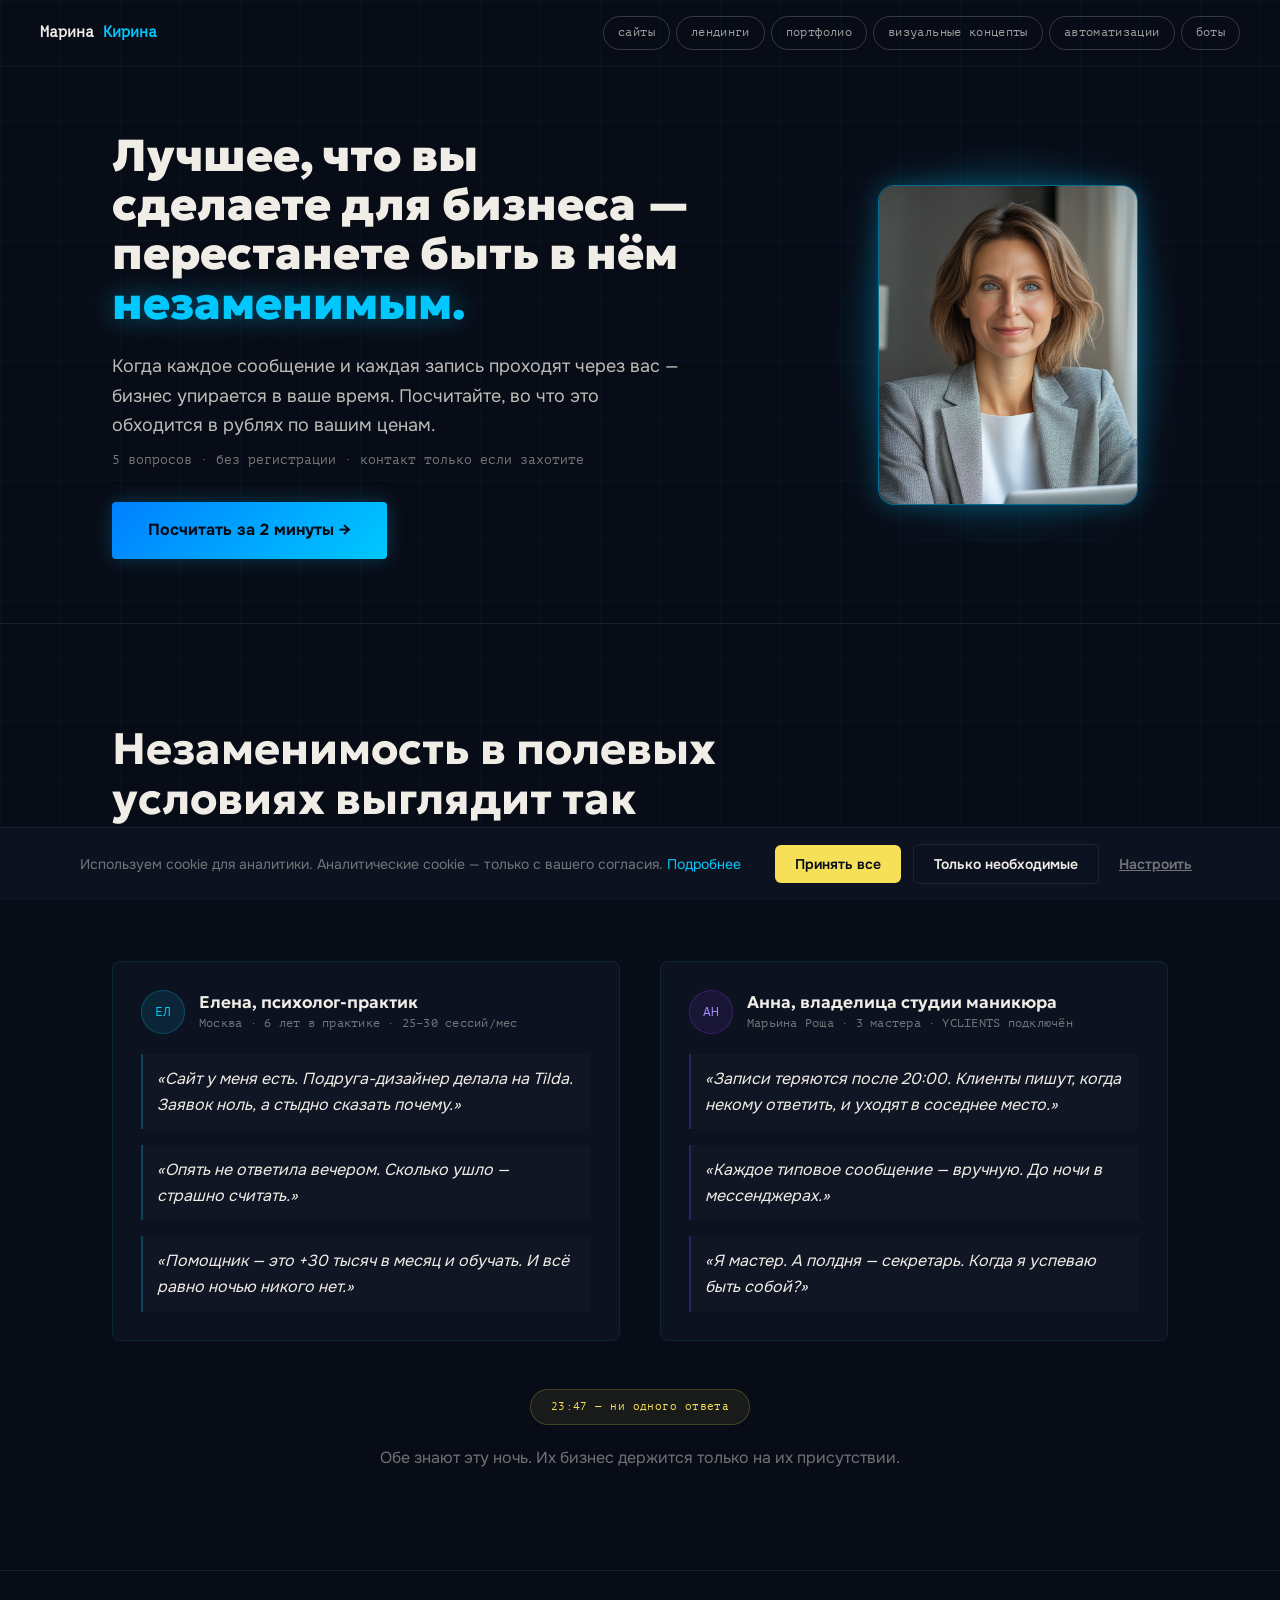
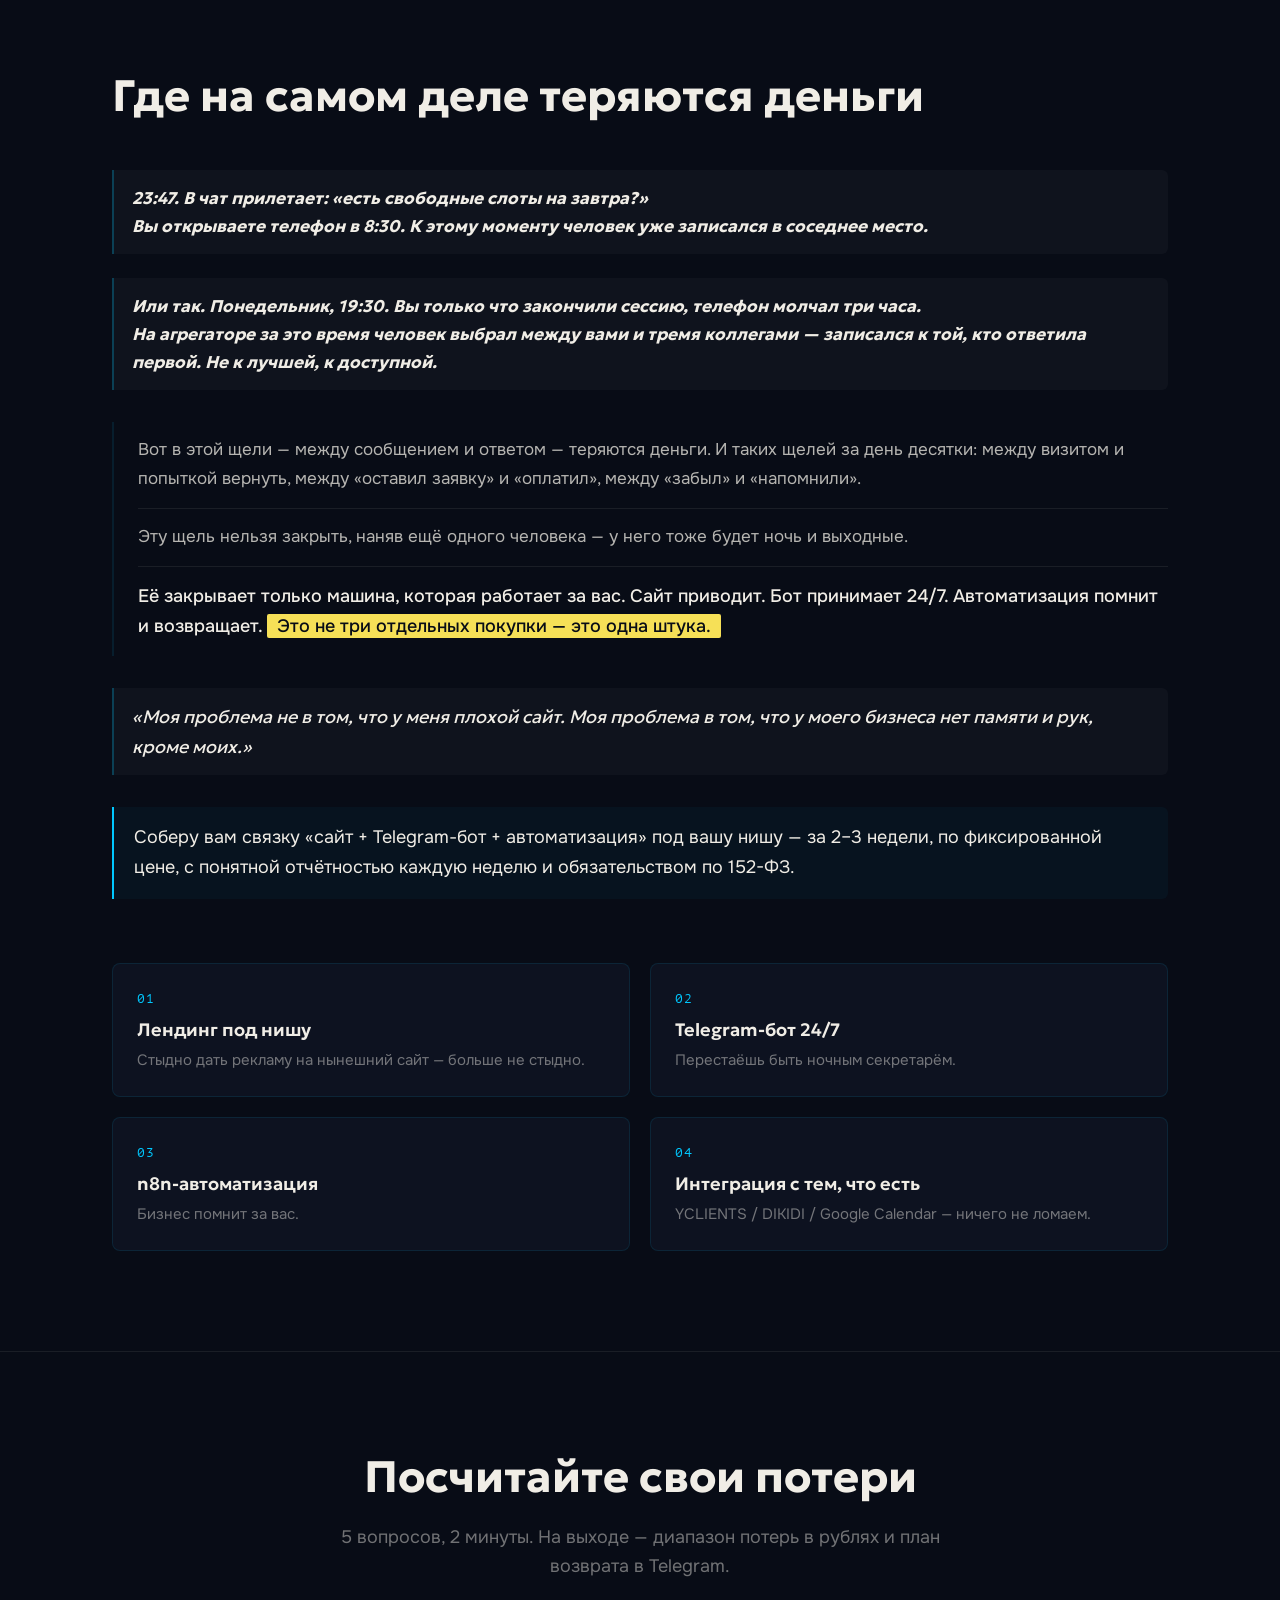
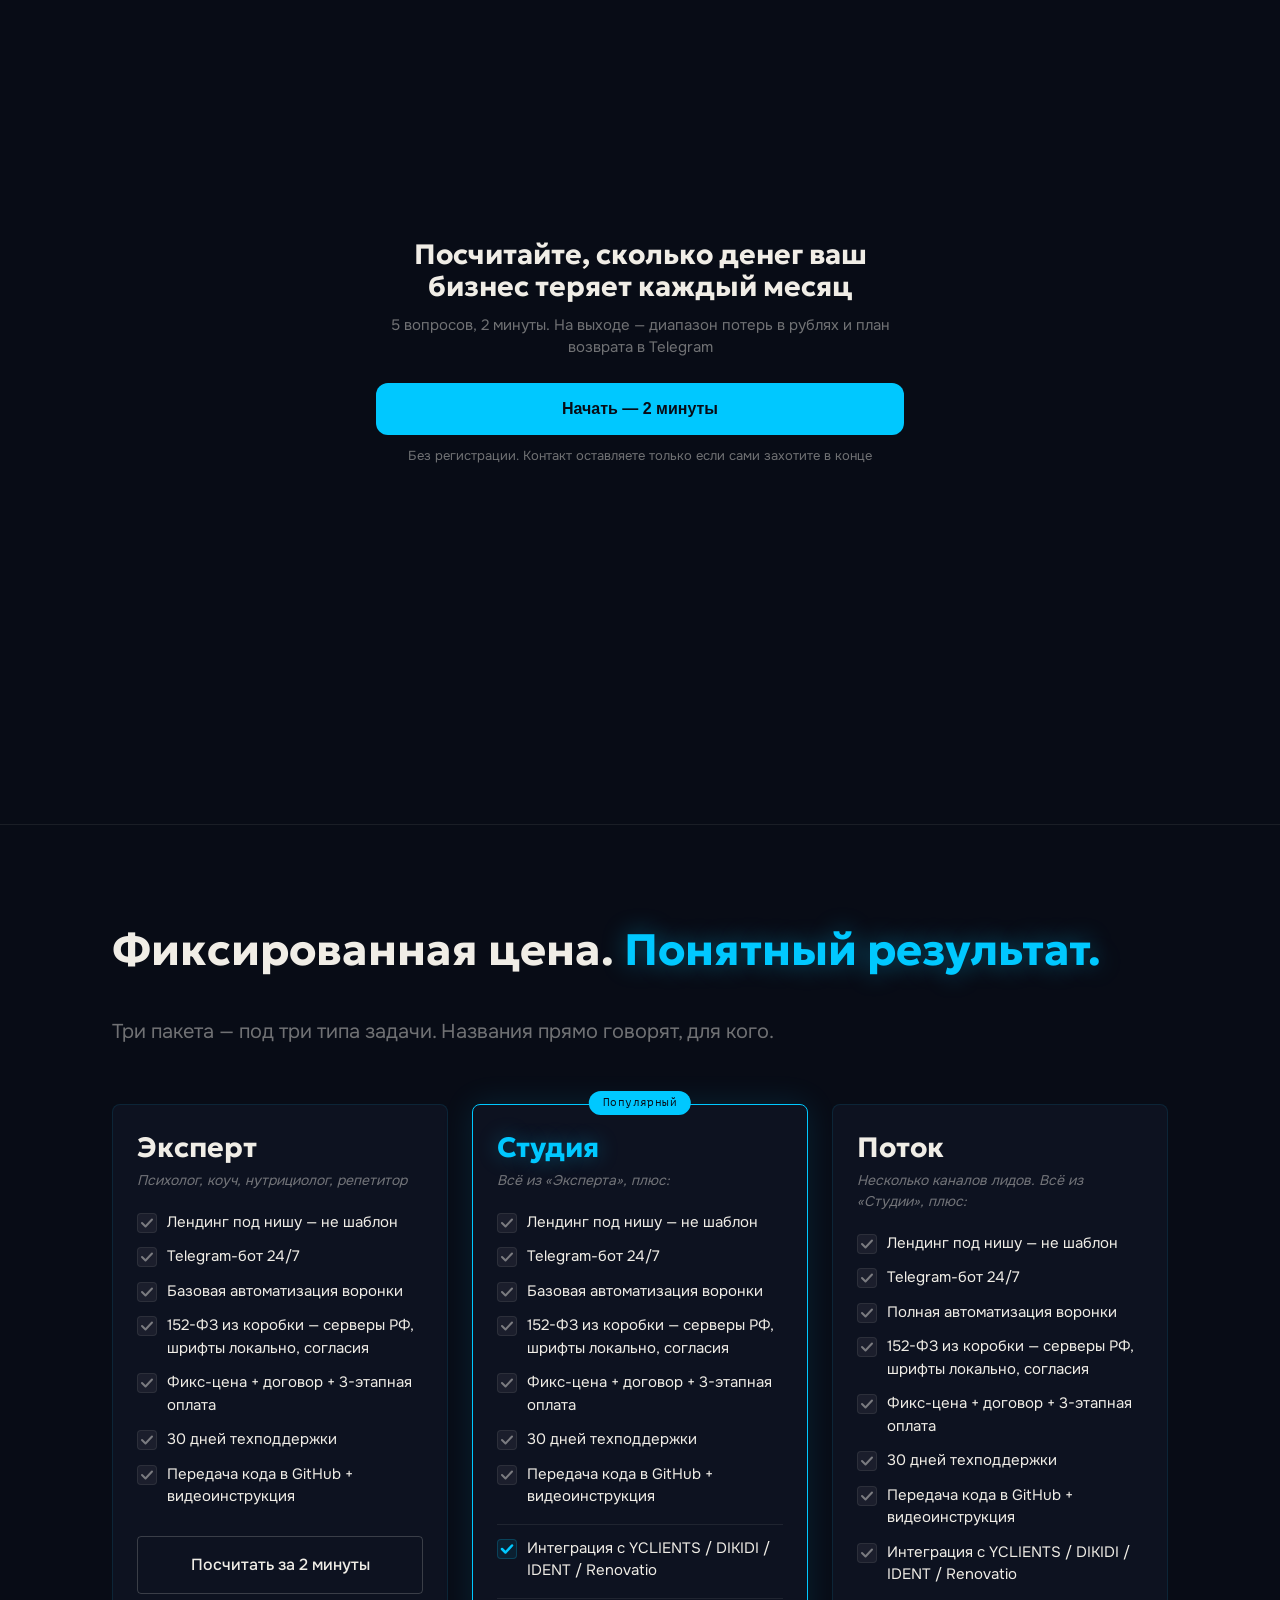
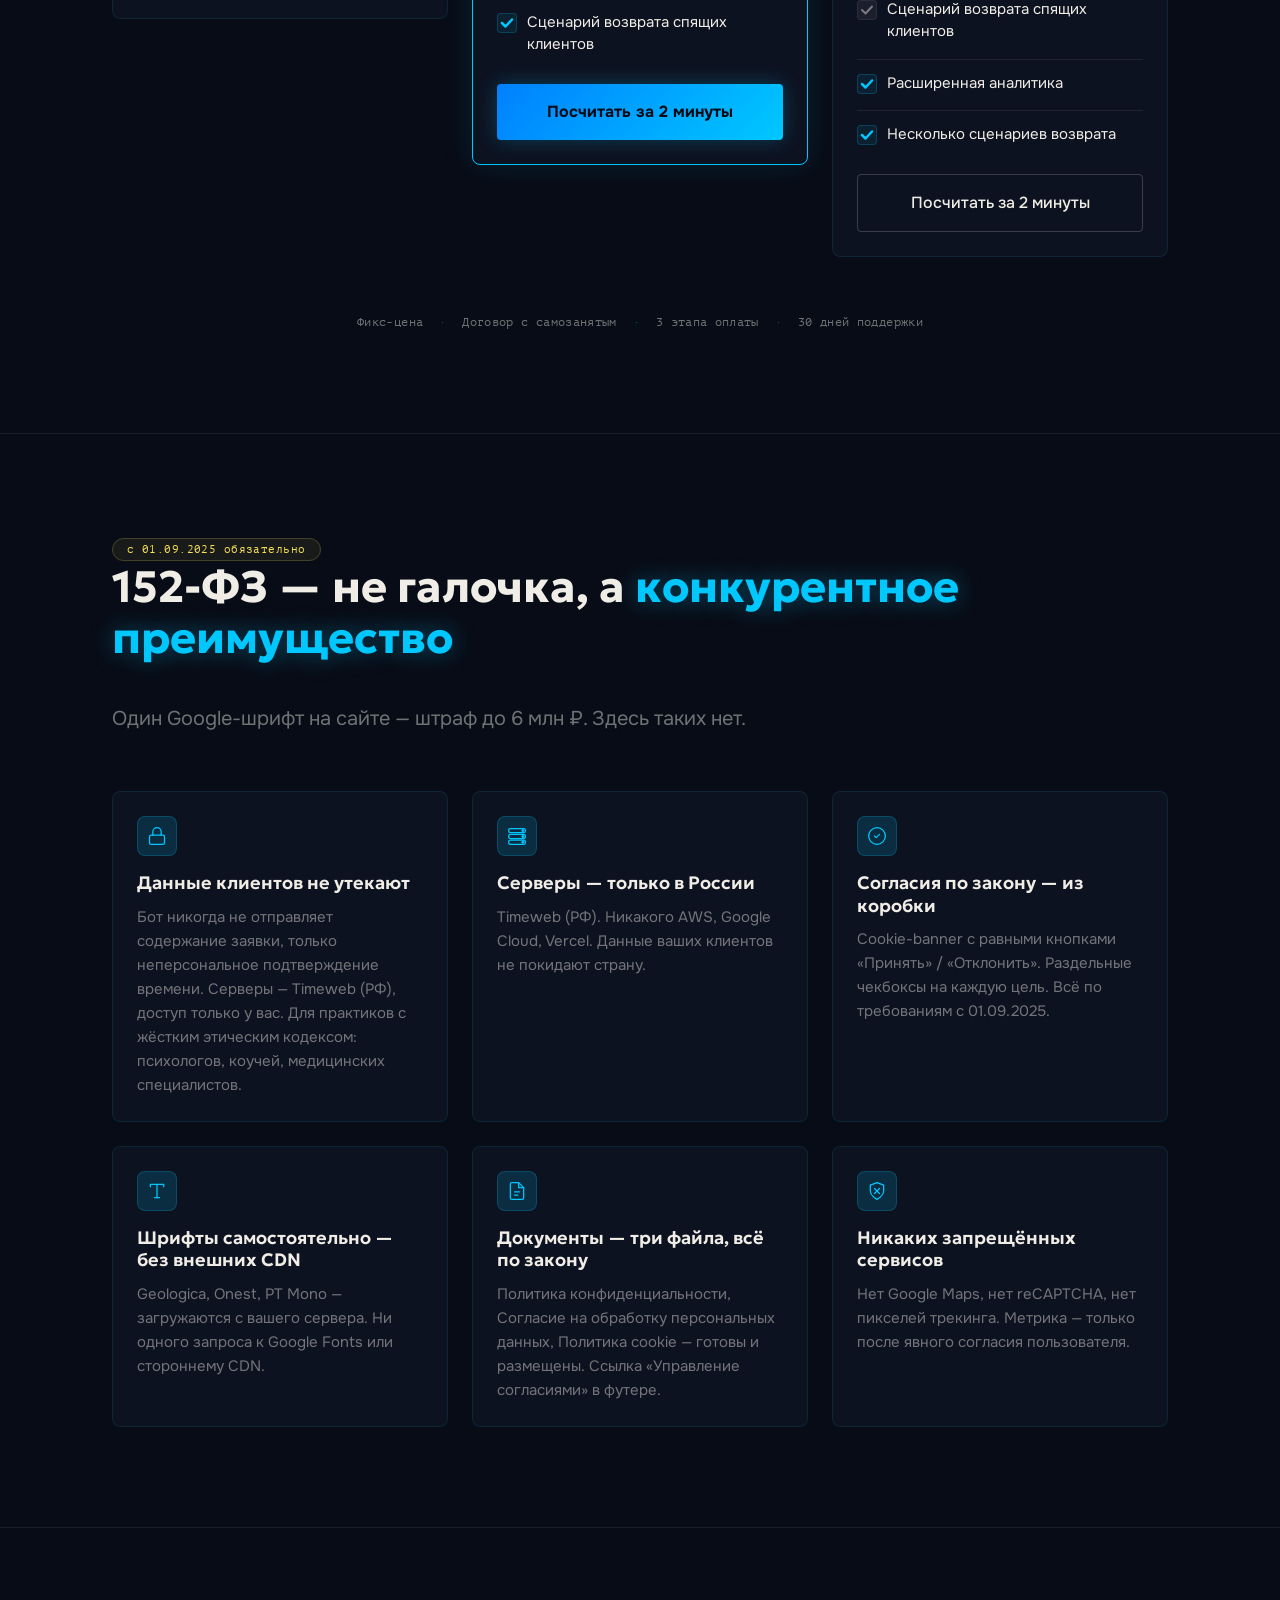
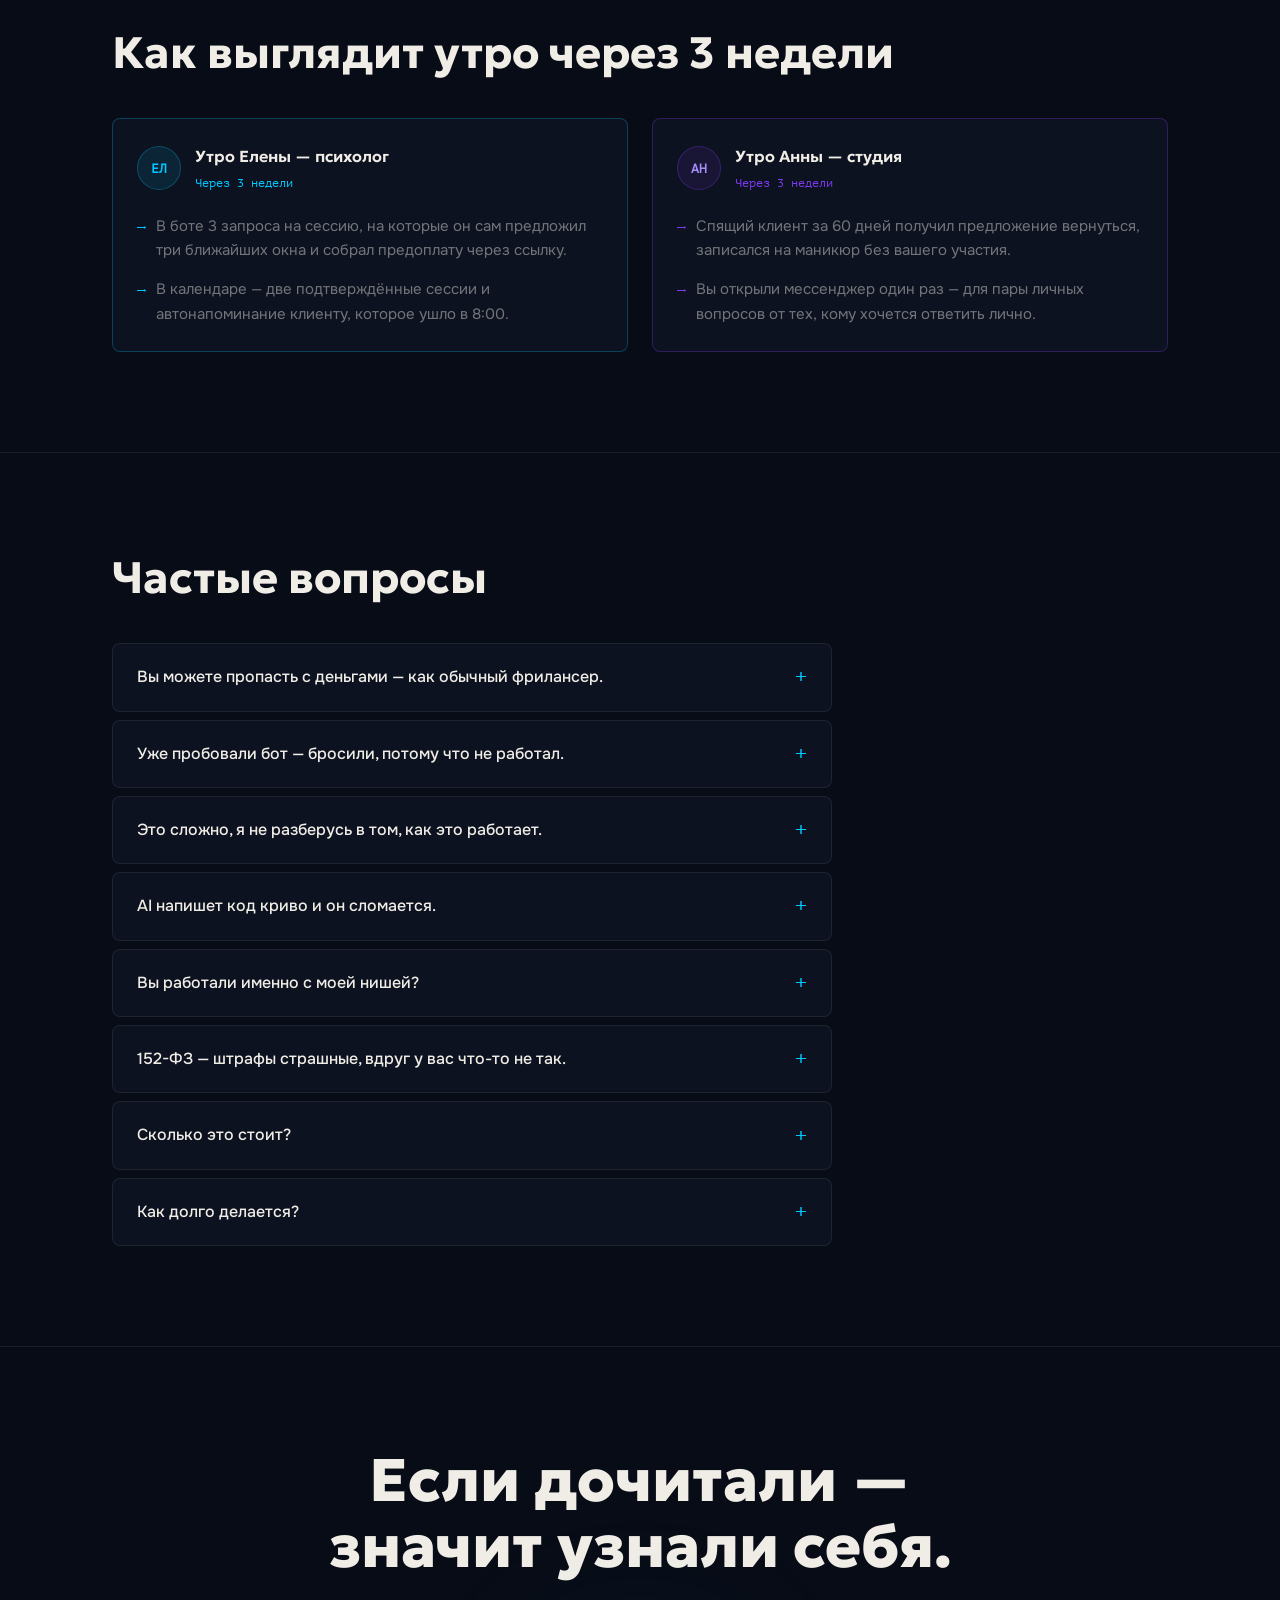
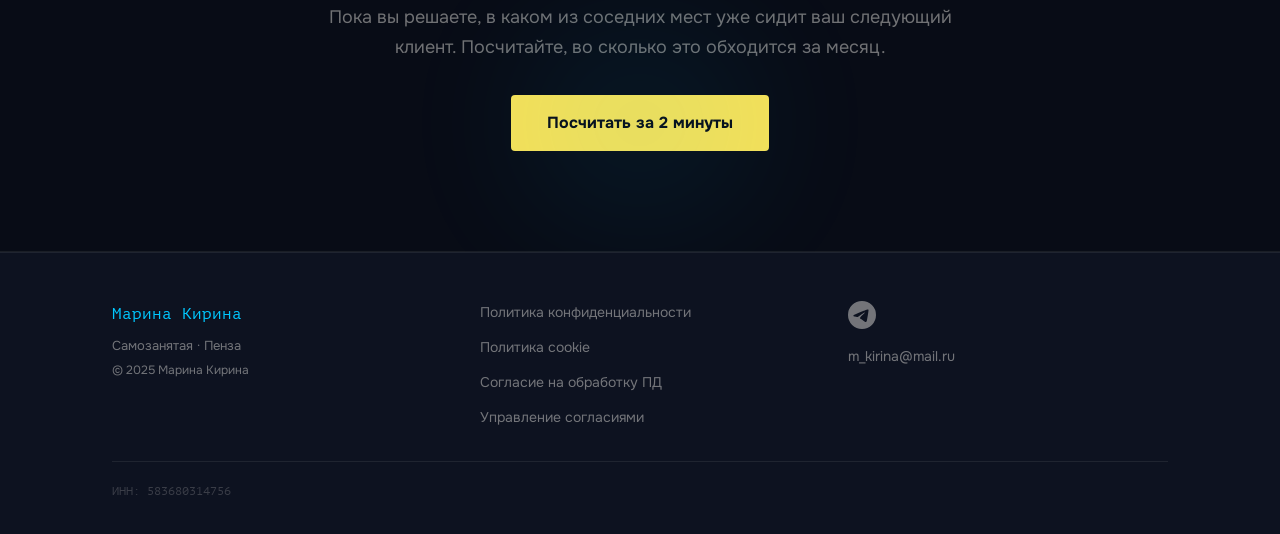
==== commit 8c11e91f: "fix: remove all section eyebrow labels" ====
--- a/index.html
+++ b/index.html
@@ -64,7 +64,6 @@
   </section>
   <section id="pain" data-section="02" data-title="Узнаёте?" class="pain">
     <div class="container">
-      <p class="pain__eyebrow">02 / УЗНАЁТЕ?</p>
       <h2 class="pain__title">Незаменимость в полевых условиях выглядит так</h2>
       <p class="pain__lead">Психолог-практик в Москве и владелица студии в Марьиной Роще — два разных бизнеса, одна и та же ночь.</p>
 
@@ -111,7 +110,6 @@
   </section>
   <section id="story" data-section="03" data-title="Где теряются деньги" class="">
     <div class="container">
-      <p class="story__eyebrow">03 / ГДЕ ТЕРЯЮТСЯ ДЕНЬГИ</p>
       <h2 class="story__title">Где на самом деле теряются деньги</h2>
 
       <div class="story__body">
@@ -185,7 +183,6 @@
   </section>
   <section id="quiz" data-section="05" data-title="Квиз" class="quiz-section">
     <div class="container">
-      <p class="quiz-section__eyebrow">05 / ПОСЧИТАЙТЕ</p>
       <h2 class="quiz-section__title">Посчитайте свои потери</h2>
       <p class="quiz-section__lead">5 вопросов, 2 минуты. На выходе — диапазон потерь в рублях и план возврата в Telegram.</p>
       <div id="quiz-root"></div>
@@ -194,7 +191,6 @@
   <!-- ===================== СЕКЦИЯ 06: ПАКЕТЫ ===================== -->
   <section id="packages" data-section="06" data-title="Пакеты" class="">
     <div class="container">
-      <p class="section-eyebrow">06 / ПАКЕТЫ</p>
       <h2 class="section-title">Фиксированная цена. <span class="neon">Понятный результат.</span></h2>
       <p class="packages__lead">Три пакета — под три типа задачи. Названия прямо говорят, для кого.</p>
 
@@ -202,7 +198,6 @@
 
         <!-- Пакет Эксперт -->
         <div class="card packages__card">
-          <p class="packages__card-eyebrow">Практик-одиночка</p>
           <h3 class="packages__card-title">Эксперт</h3>
           <p class="packages__card-for">Психолог, коуч, нутрициолог, репетитор</p>
           <ul class="packages__list">
@@ -255,7 +250,6 @@
         <!-- Пакет Студия (выделенный) -->
         <div class="card packages__card packages__card--featured">
           <span class="packages__badge">Популярный</span>
-          <p class="packages__card-eyebrow">Салон / студия 2–5 мастеров</p>
           <h3 class="packages__card-title">Студия</h3>
           <p class="packages__card-for">Всё из «Эксперта», плюс:</p>
           <ul class="packages__list">
@@ -319,7 +313,6 @@
 
         <!-- Пакет Поток -->
         <div class="card packages__card">
-          <p class="packages__card-eyebrow">Школа / практика &gt;5 человек</p>
           <h3 class="packages__card-title">Поток</h3>
           <p class="packages__card-for">Несколько каналов лидов. Всё из «Студии», плюс:</p>
           <ul class="packages__list">
@@ -413,10 +406,7 @@
   <section id="trust-152fz" data-section="07" data-title="152-ФЗ" class="">
     <div class="container">
       <div class="trust__header">
-        <div class="trust__eyebrow-row">
-          <p class="section-eyebrow">07 / 152-ФЗ</p>
-          <span class="trust__badge">с 01.09.2025 обязательно</span>
-        </div>
+        <span class="trust__badge">с 01.09.2025 обязательно</span>
         <h2 class="section-title">152-ФЗ — не галочка, а <span class="neon">конкурентное преимущество</span></h2>
         <p class="trust__lead">Один Google-шрифт на сайте — штраф до 6 млн ₽. Здесь таких нет.</p>
       </div>
@@ -509,7 +499,6 @@
   <!-- === Future Pacing === -->
   <section id="future-pacing" class="" data-section="08" data-title="Через 3 недели">
     <div class="container">
-      <p class="section-eyebrow">08 / ЧЕРЕЗ 3 НЕДЕЛИ</p>
       <h2 class="section-title">Как выглядит утро через 3&nbsp;недели</h2>
       <div class="fp__grid">
 
@@ -562,7 +551,6 @@
   <!-- === FAQ === -->
   <section id="faq" class="" data-section="09" data-title="FAQ">
     <div class="container">
-      <p class="section-eyebrow">09 / ВОПРОСЫ</p>
       <h2 class="section-title">Частые вопросы</h2>
       <div class="faq__list">
 
@@ -628,7 +616,6 @@
   <section id="cta-final" data-section="11" data-title="Финальный CTA">
     <div class="container">
       <div class="cta-final__inner">
-        <span class="cta-final__eyebrow">11 / ФИНАЛЬНЫЙ ШАГ</span>
         <h2 class="cta-final__heading">Если дочитали — значит узнали себя.</h2>
         <p class="cta-final__sub">Пока вы решаете, в каком из соседних мест уже сидит ваш следующий клиент. Посчитайте, во сколько это обходится за месяц.</p>
         <div class="cta-final__btn-wrap">
--- a/assets/css/main.css
+++ b/assets/css/main.css
@@ -160,15 +160,6 @@
   section { padding: var(--section-gap-mobile) 0; }
 }
 
-/* Eyebrow-метки (нумерация секций) */
-.section-eyebrow {
-  font-family: var(--font-mono);
-  font-size: 11px;
-  color: rgba(0,200,255,.5);
-  letter-spacing: .15em;
-  text-transform: uppercase;
-  margin-bottom: 12px;
-}
 
 /* Заголовки секций */
 .section-title {
@@ -433,14 +424,6 @@
 }
 
 /* === Pain === */
-.pain__eyebrow {
-  font-family: var(--font-mono);
-  font-size: 11px;
-  color: rgba(0,200,255,.5);
-  letter-spacing: .15em;
-  text-transform: uppercase;
-  margin-bottom: 16px;
-}
 .pain__title {
   font-family: var(--font-display);
   font-weight: 700;
@@ -586,14 +569,6 @@
 }
 
 /* === Story === */
-.story__eyebrow {
-  font-family: var(--font-mono);
-  font-size: 11px;
-  color: rgba(0,200,255,.5);
-  letter-spacing: .15em;
-  text-transform: uppercase;
-  margin-bottom: 16px;
-}
 .story__title {
   font-family: var(--font-display);
   font-weight: 700;
@@ -744,14 +719,6 @@
 }
 
 /* === Case === */
-.case-section__eyebrow {
-  font-family: var(--font-mono);
-  font-size: 11px;
-  color: rgba(0,200,255,.5);
-  letter-spacing: .15em;
-  text-transform: uppercase;
-  margin-bottom: 16px;
-}
 .case-section__title {
   font-family: var(--font-display);
   font-weight: 700;
@@ -848,14 +815,6 @@
   flex-direction: column;
   align-items: center;
   text-align: center;
-}
-.quiz-section__eyebrow {
-  font-family: var(--font-mono);
-  font-size: 11px;
-  color: rgba(0,200,255,.5);
-  letter-spacing: .15em;
-  text-transform: uppercase;
-  margin-bottom: 16px;
 }
 .quiz-section__title {
   font-family: var(--font-display);
@@ -935,15 +894,6 @@
   letter-spacing: .04em;
 }
 
-.packages__card-eyebrow {
-  font-family: var(--font-mono);
-  font-size: 11px;
-  color: var(--ink-muted);
-  letter-spacing: .08em;
-  text-transform: uppercase;
-  margin: 0 0 8px;
-}
-
 .packages__card-title {
   font-family: var(--font-display);
   font-weight: 700;
@@ -1040,16 +990,6 @@
 /* === Trust 152-FZ === */
 .trust__header {
   margin-bottom: 56px;
-}
-.trust__eyebrow-row {
-  display: flex;
-  align-items: center;
-  gap: 16px;
-  flex-wrap: wrap;
-  margin-bottom: 12px;
-}
-.trust__eyebrow-row .section-eyebrow {
-  margin-bottom: 0;
 }
 
 /* Badge «с 01.09.2025» */
@@ -1389,24 +1329,6 @@
   gap: 24px;
   max-width: 640px;
   margin: 0 auto;
-}
-.cta-final__eyebrow {
-  display: flex;
-  align-items: center;
-  gap: 12px;
-  font-family: var(--font-mono);
-  font-size: 11px;
-  color: rgba(0,200,255,.5);
-  letter-spacing: .15em;
-  text-transform: uppercase;
-}
-.cta-final__eyebrow::before {
-  content: '';
-  display: block;
-  width: 32px;
-  height: 1px;
-  background: rgba(0,200,255,.3);
-  flex-shrink: 0;
 }
 .cta-final__heading {
   font-family: var(--font-display);
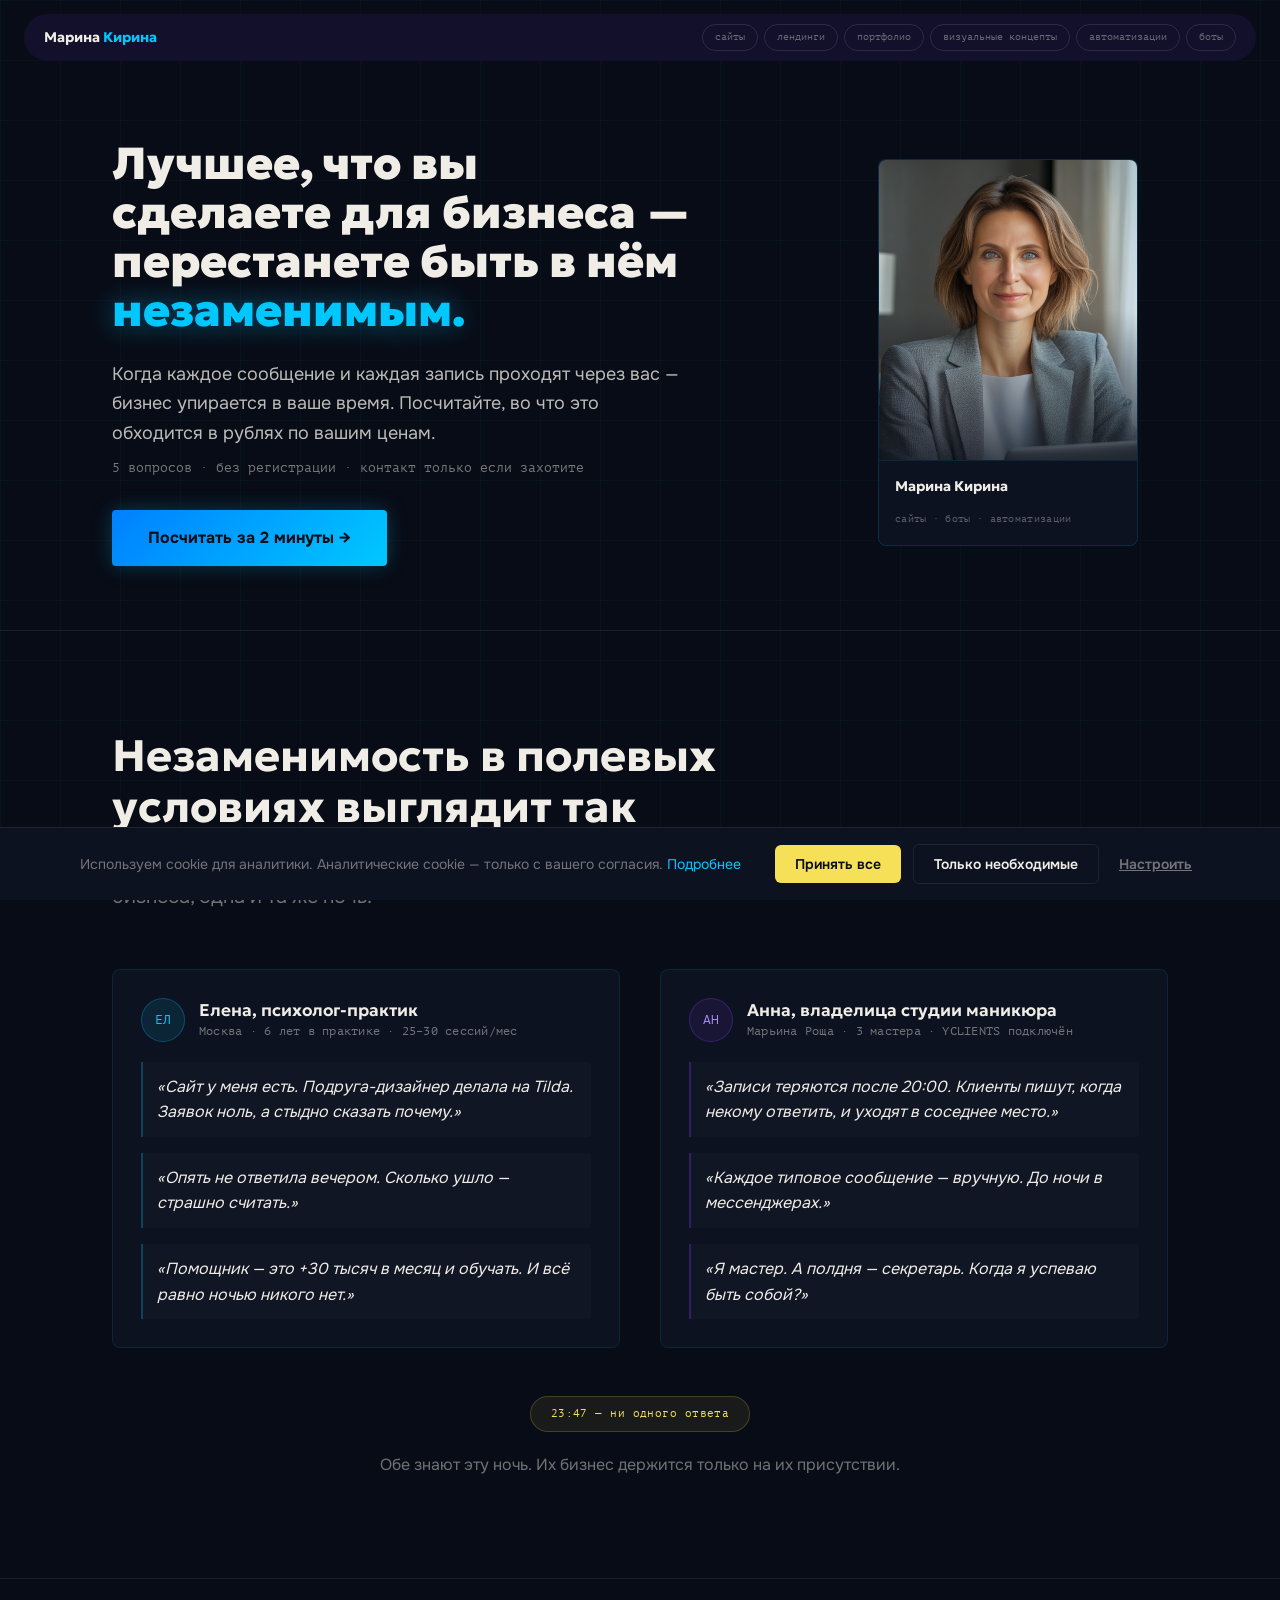
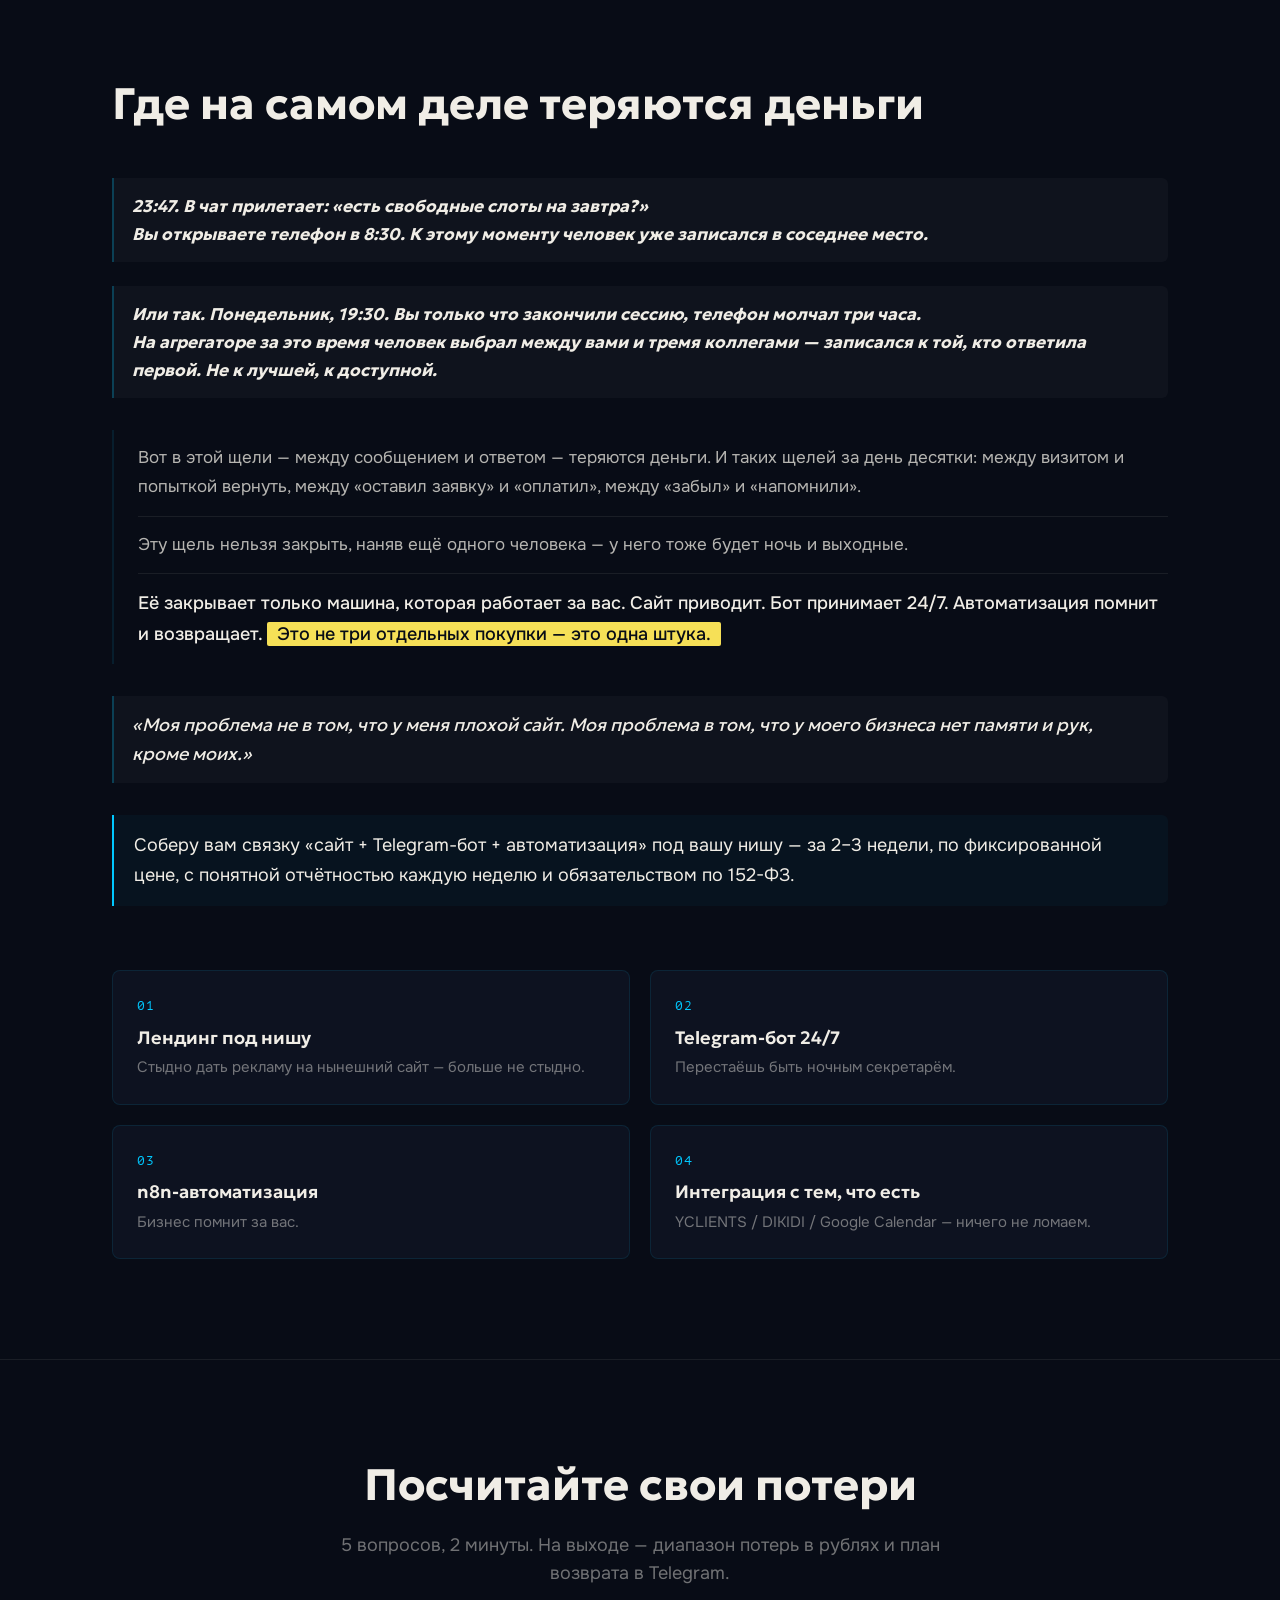
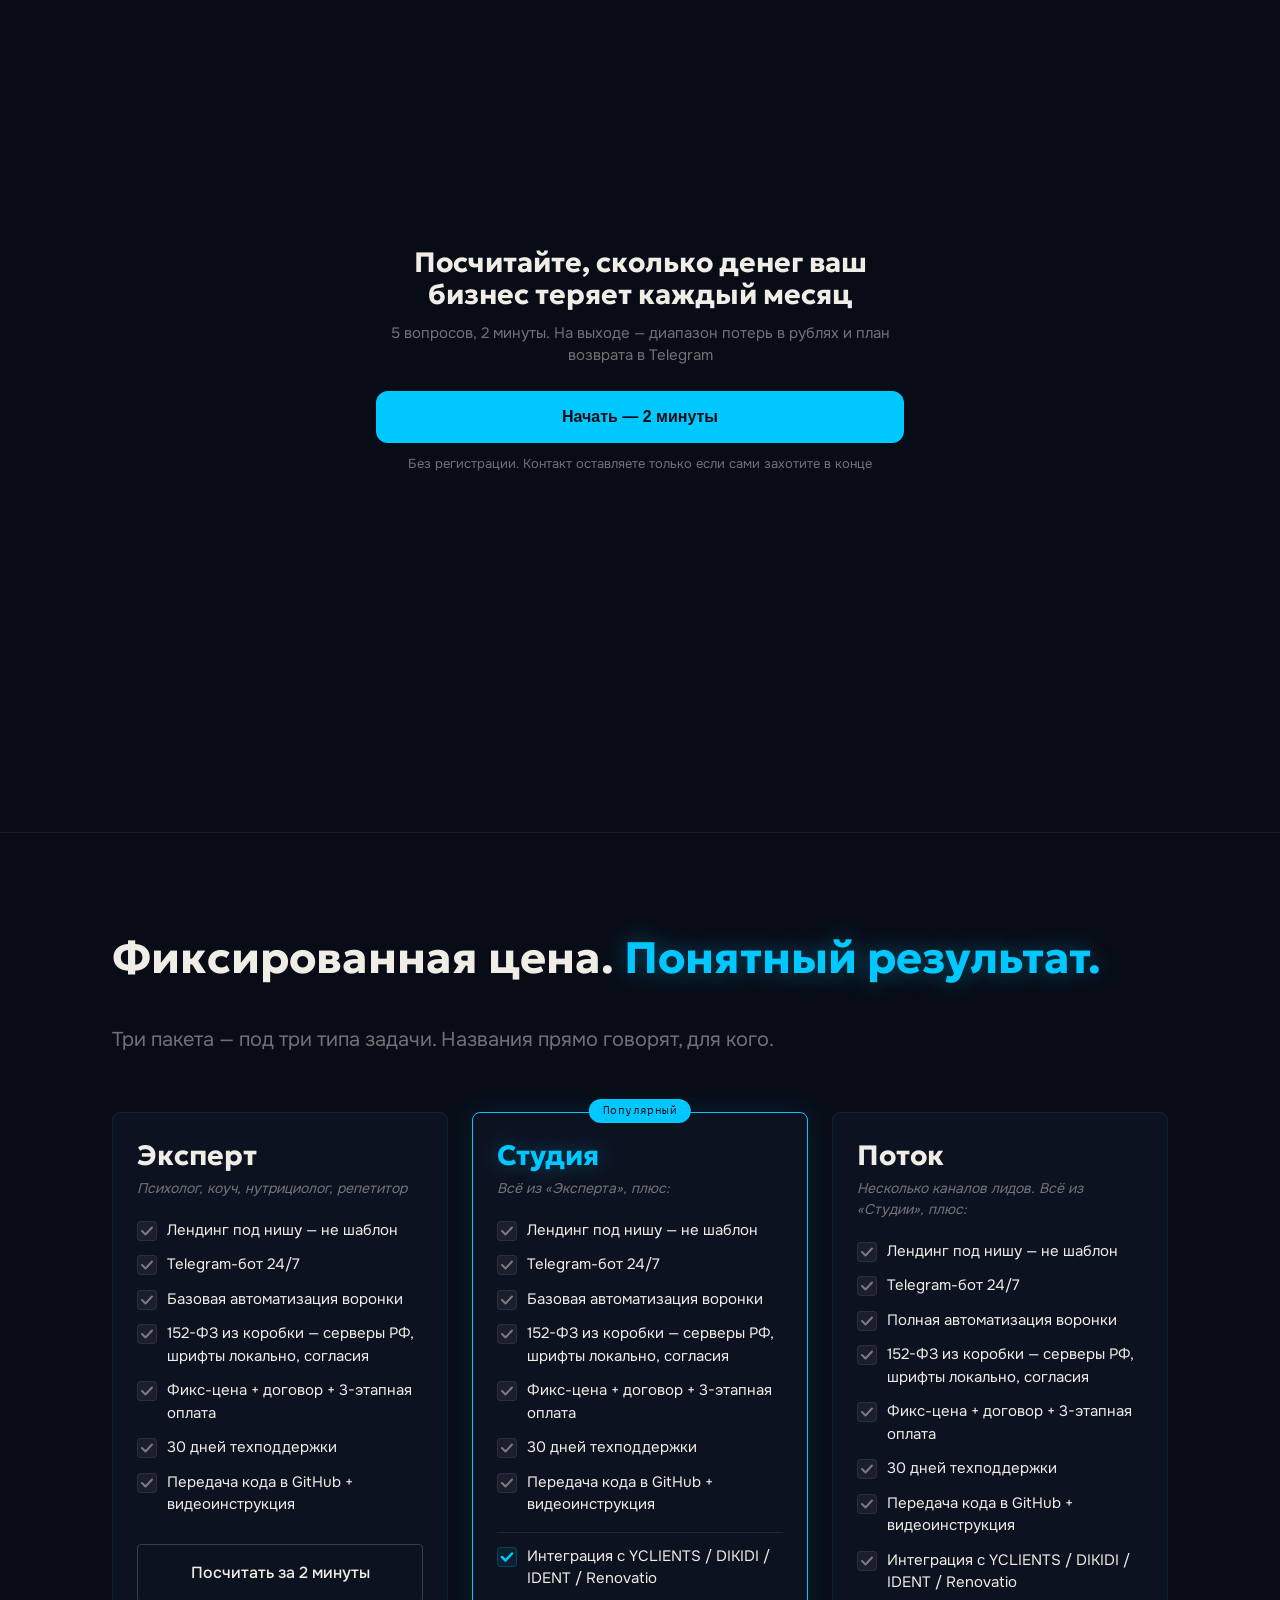
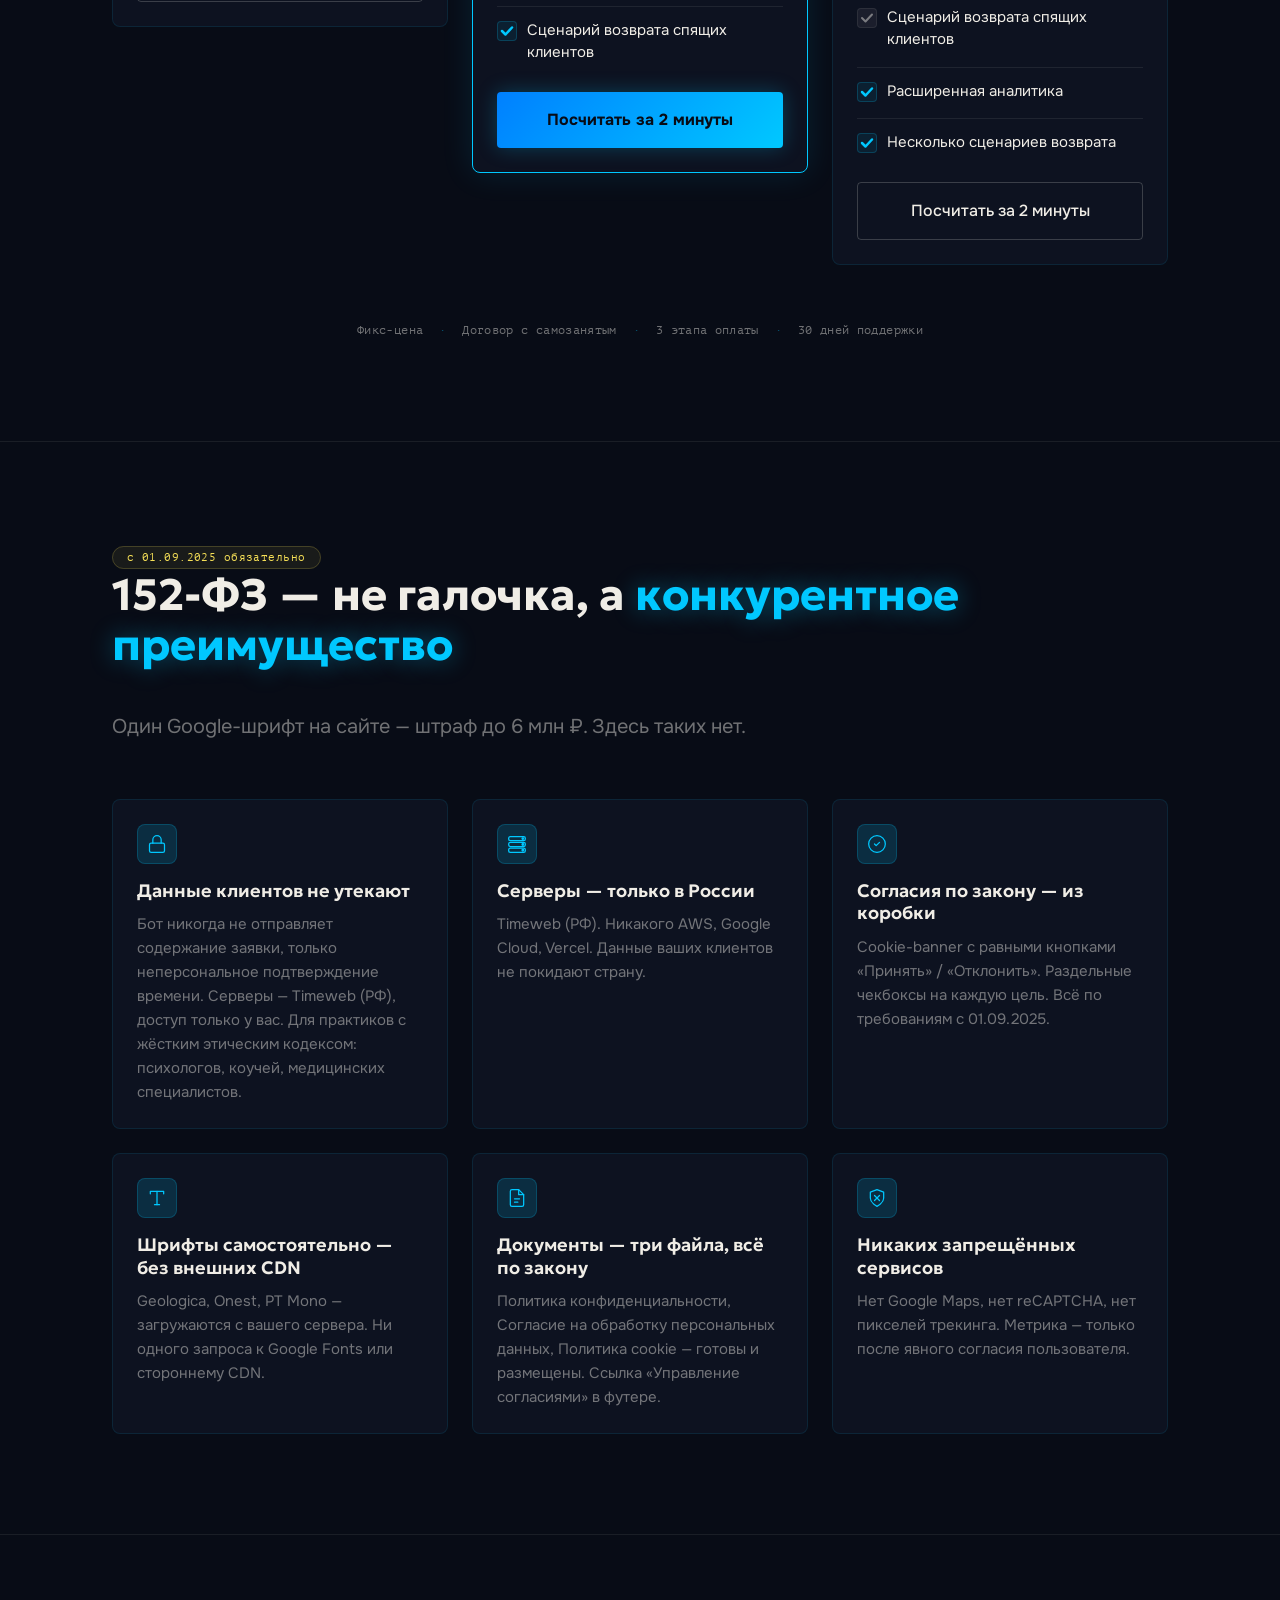
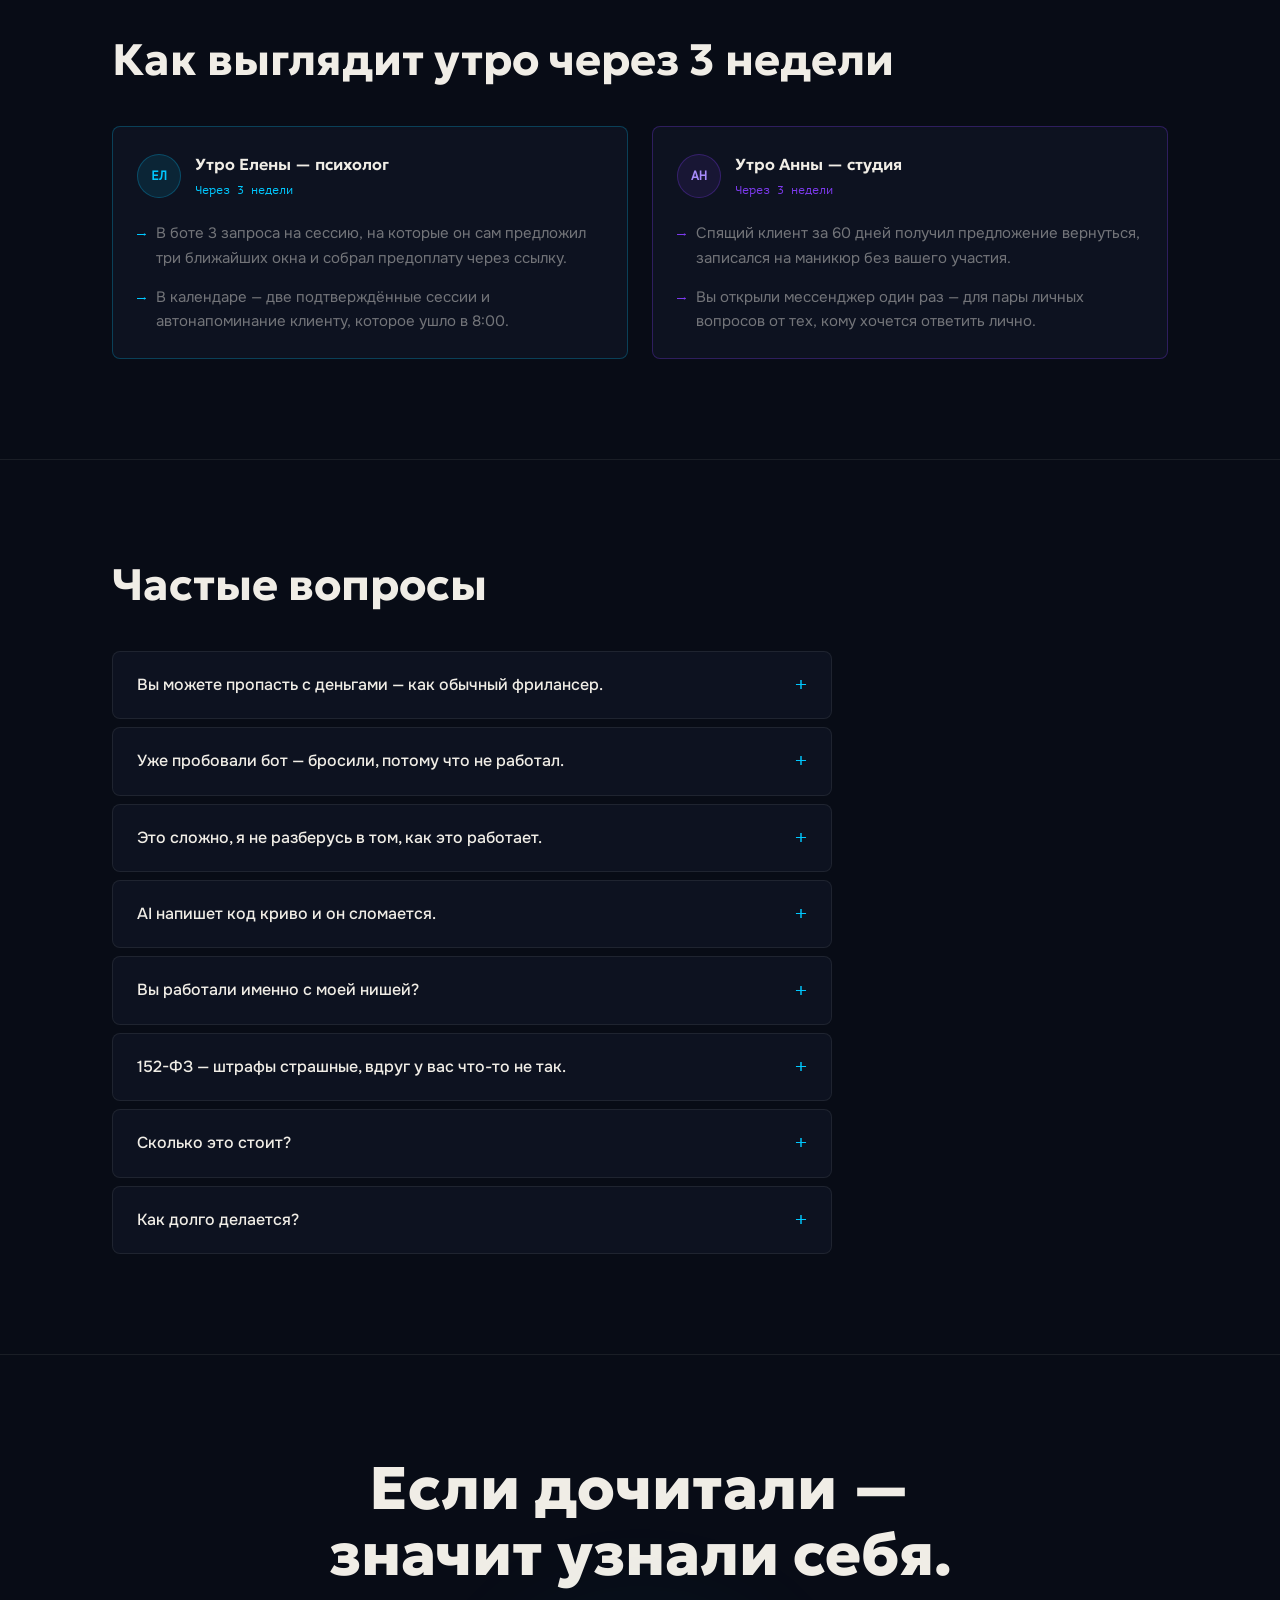
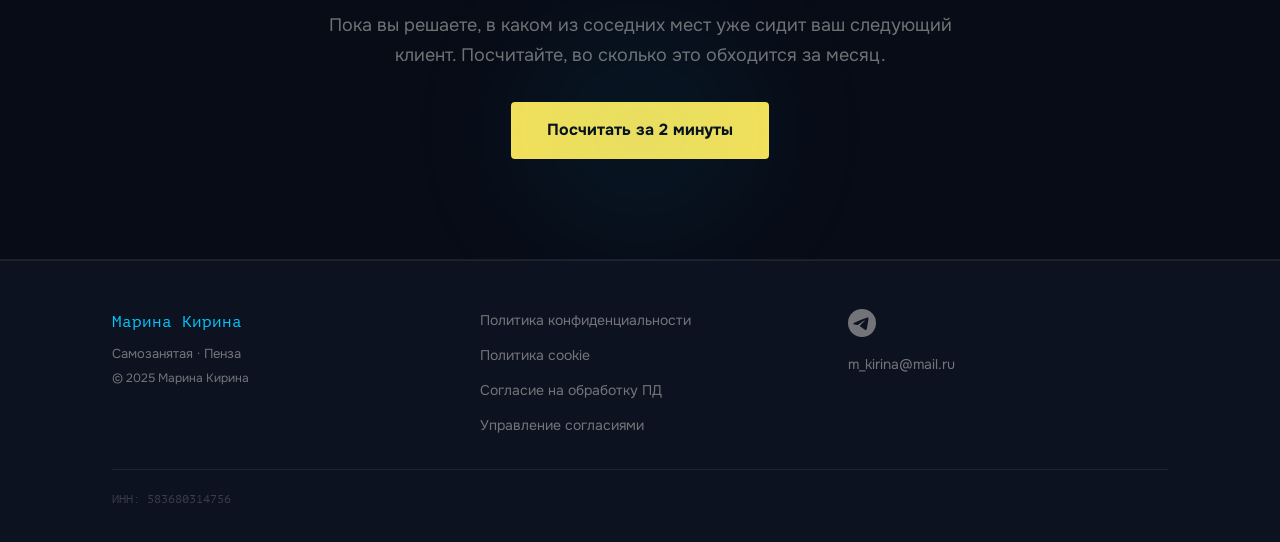
==== commit 2acbedb0: "feat(hero): pill navbar + photo card with nameplate" ====
--- a/index.html
+++ b/index.html
@@ -17,14 +17,16 @@
 </head>
 <body>
   <nav class="site-nav">
-    <div class="site-nav__logo">Марина <span>Кирина</span></div>
-    <div class="site-nav__services">
-      <span class="site-nav__tag">сайты</span>
-      <span class="site-nav__tag">лендинги</span>
-      <span class="site-nav__tag">портфолио</span>
-      <span class="site-nav__tag">визуальные концепты</span>
-      <span class="site-nav__tag">автоматизации</span>
-      <span class="site-nav__tag">боты</span>
+    <div class="site-nav__pill">
+      <div class="site-nav__logo">Марина <span>Кирина</span></div>
+      <div class="site-nav__services">
+        <span class="site-nav__tag">сайты</span>
+        <span class="site-nav__tag">лендинги</span>
+        <span class="site-nav__tag">портфолио</span>
+        <span class="site-nav__tag">визуальные концепты</span>
+        <span class="site-nav__tag">автоматизации</span>
+        <span class="site-nav__tag">боты</span>
+      </div>
     </div>
   </nav>
   <section id="hero" data-section="01" class="hero">
@@ -50,10 +52,14 @@
         </div>
 
         <div class="hero__right">
-          <div class="hero__photo-wrap">
-            <div class="hero__photo-glow"></div>
-            <div class="hero__photo-frame">
+          <div class="hero__card">
+            <div class="hero__card-photo">
               <img src="./photo.png" alt="Марина Кирина" class="hero__photo-img">
+              <div class="hero__card-overlay"></div>
+            </div>
+            <div class="hero__card-nameplate">
+              <strong class="hero__card-name">Марина Кирина</strong>
+              <span class="hero__card-desc">сайты · боты · автоматизации</span>
             </div>
           </div>
         </div>
--- a/assets/css/main.css
+++ b/assets/css/main.css
@@ -59,20 +59,26 @@
 
 /* === Nav === */
 .site-nav {
-  display: flex;
-  justify-content: space-between;
-  align-items: center;
-  padding: 16px 40px;
-  border-bottom: 1px solid rgba(0,200,255,.08);
+  padding: 14px 24px;
   position: relative;
   z-index: 10;
 }
+.site-nav__pill {
+  display: flex;
+  align-items: center;
+  justify-content: space-between;
+  background: #12102A;
+  border-radius: 100px;
+  padding: 10px 20px;
+  gap: 20px;
+}
 .site-nav__logo {
-  font-family: var(--font-mono);
-  font-size: 15px;
-  font-weight: 600;
+  font-family: var(--font-display);
+  font-size: 14px;
+  font-weight: 700;
   color: var(--ink);
   white-space: nowrap;
+  flex-shrink: 0;
 }
 .site-nav__logo span { color: var(--neon); }
 .site-nav__services {
@@ -83,21 +89,26 @@
 }
 .site-nav__tag {
   font-family: var(--font-mono);
-  font-size: 12px;
-  color: rgba(240,237,230,.65);
-  border: 1px solid rgba(240,237,230,.2);
-  padding: 6px 14px;
+  font-size: 10px;
+  color: rgba(240,237,230,.4);
+  border: 0.5px solid rgba(240,237,230,.12);
+  padding: 4px 12px;
   border-radius: 100px;
-  letter-spacing: .03em;
+  white-space: nowrap;
+  cursor: default;
   transition: color .2s, border-color .2s;
-  cursor: default;
 }
 .site-nav__tag:hover {
   color: var(--neon);
-  border-color: rgba(0,200,255,.35);
+  border-color: rgba(0,200,255,.3);
 }
 @media (max-width: 768px) {
-  .site-nav { padding: 14px 20px; flex-direction: column; gap: 12px; align-items: flex-start; }
+  .site-nav__pill {
+    border-radius: 16px;
+    flex-direction: column;
+    align-items: flex-start;
+    gap: 12px;
+  }
   .site-nav__services { justify-content: flex-start; }
 }
 
@@ -329,34 +340,22 @@
   align-items: center;
   padding: 48px 0;
 }
-.hero__photo-wrap {
+.hero__card {
+  background: var(--bg-card);
+  border: 1px solid rgba(0,200,255,.15);
+  border-radius: 8px;
+  overflow: hidden;
+  width: 260px;
+  transition: border-color .25s, box-shadow .25s;
+}
+.hero__card:hover {
+  border-color: rgba(0,200,255,.35);
+  box-shadow: 0 8px 32px rgba(0,200,255,.1);
+}
+.hero__card-photo {
+  height: 300px;
   position: relative;
-  width: 260px;
-  height: 320px;
-}
-.hero__photo-glow {
-  position: absolute;
-  inset: -48px;
-  background: radial-gradient(ellipse at 50% 50%, rgba(0,200,255,.45) 0%, rgba(0,200,255,.12) 45%, transparent 70%);
-  pointer-events: none;
-  animation: heroGlow 3s ease-in-out infinite;
-}
-@keyframes heroGlow {
-  0%, 100% { opacity: .75; transform: scale(1); }
-  50%       { opacity: 1;   transform: scale(1.08); }
-}
-.hero__photo-frame {
-  width: 260px;
-  height: 320px;
-  border-radius: 16px;
   overflow: hidden;
-  border: 1.5px solid rgba(0,200,255,.5);
-  background: var(--bg-card);
-  position: relative;
-  box-shadow:
-    0 0 24px rgba(0,200,255,.25),
-    0 0 64px rgba(0,200,255,.12),
-    inset 0 0 24px rgba(0,200,255,.06);
 }
 .hero__photo-img {
   width: 100%;
@@ -364,6 +363,34 @@
   object-fit: cover;
   object-position: center top;
   display: block;
+}
+.hero__card-overlay {
+  position: absolute;
+  inset: 0;
+  background: linear-gradient(
+    to bottom,
+    transparent 50%,
+    rgba(8,12,22,.75) 100%
+  );
+  pointer-events: none;
+}
+.hero__card-nameplate {
+  padding: 14px 16px;
+  border-top: 1px solid rgba(0,200,255,.1);
+}
+.hero__card-name {
+  display: block;
+  font-family: var(--font-display);
+  font-size: 14px;
+  font-weight: 700;
+  color: var(--ink);
+  margin-bottom: 4px;
+}
+.hero__card-desc {
+  font-family: var(--font-mono);
+  font-size: 10px;
+  color: rgba(240,237,230,.35);
+  letter-spacing: .03em;
 }
 
 /* Стат-бар */
@@ -418,7 +445,8 @@
   .hero__inner { grid-template-columns: 1fr; min-height: auto; }
   .hero__left  { padding: 48px 0 32px; }
   .hero__right { padding: 0 0 48px; }
-  .hero__photo-wrap, .hero__photo-frame { width: 200px; height: 250px; }
+  .hero__card { width: 200px; }
+  .hero__card-photo { height: 240px; }
   .hero__stats { grid-template-columns: 1fr; }
   .hero__stat  { padding: 16px 20px; }
 }
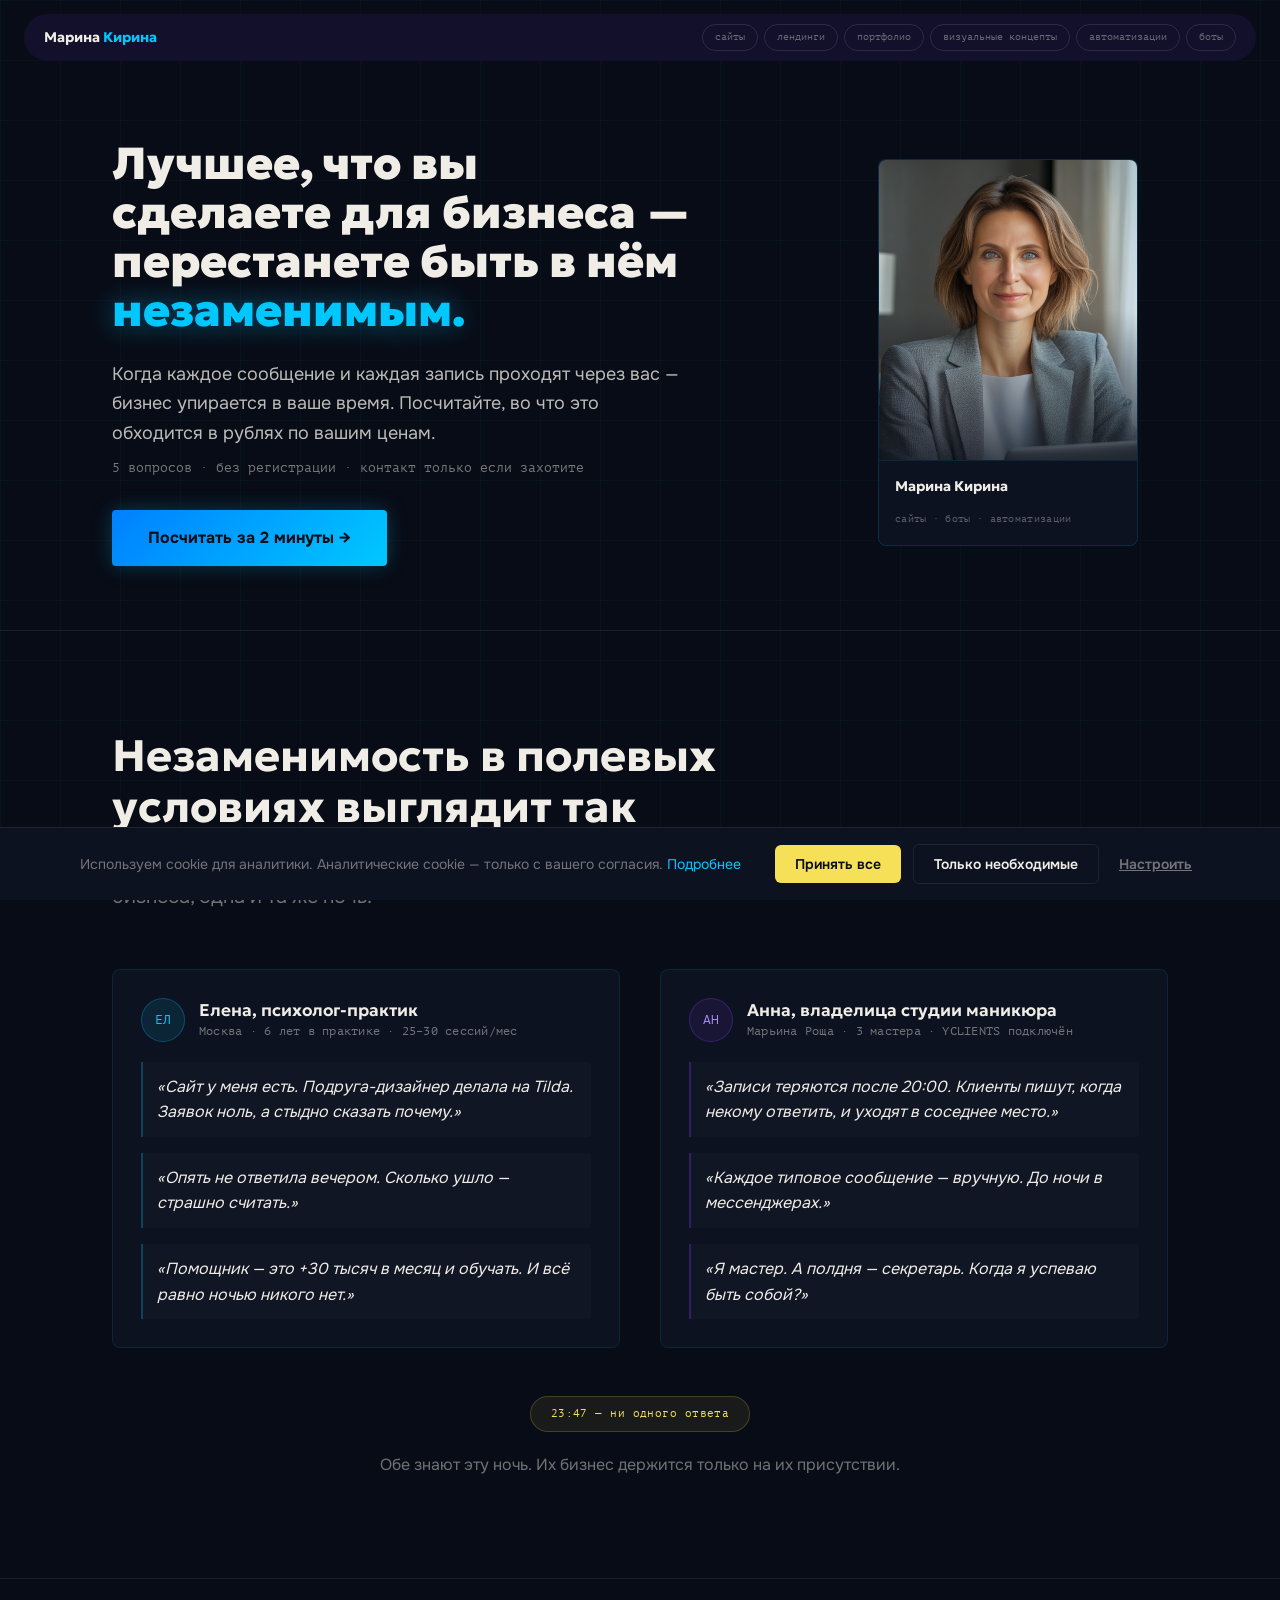
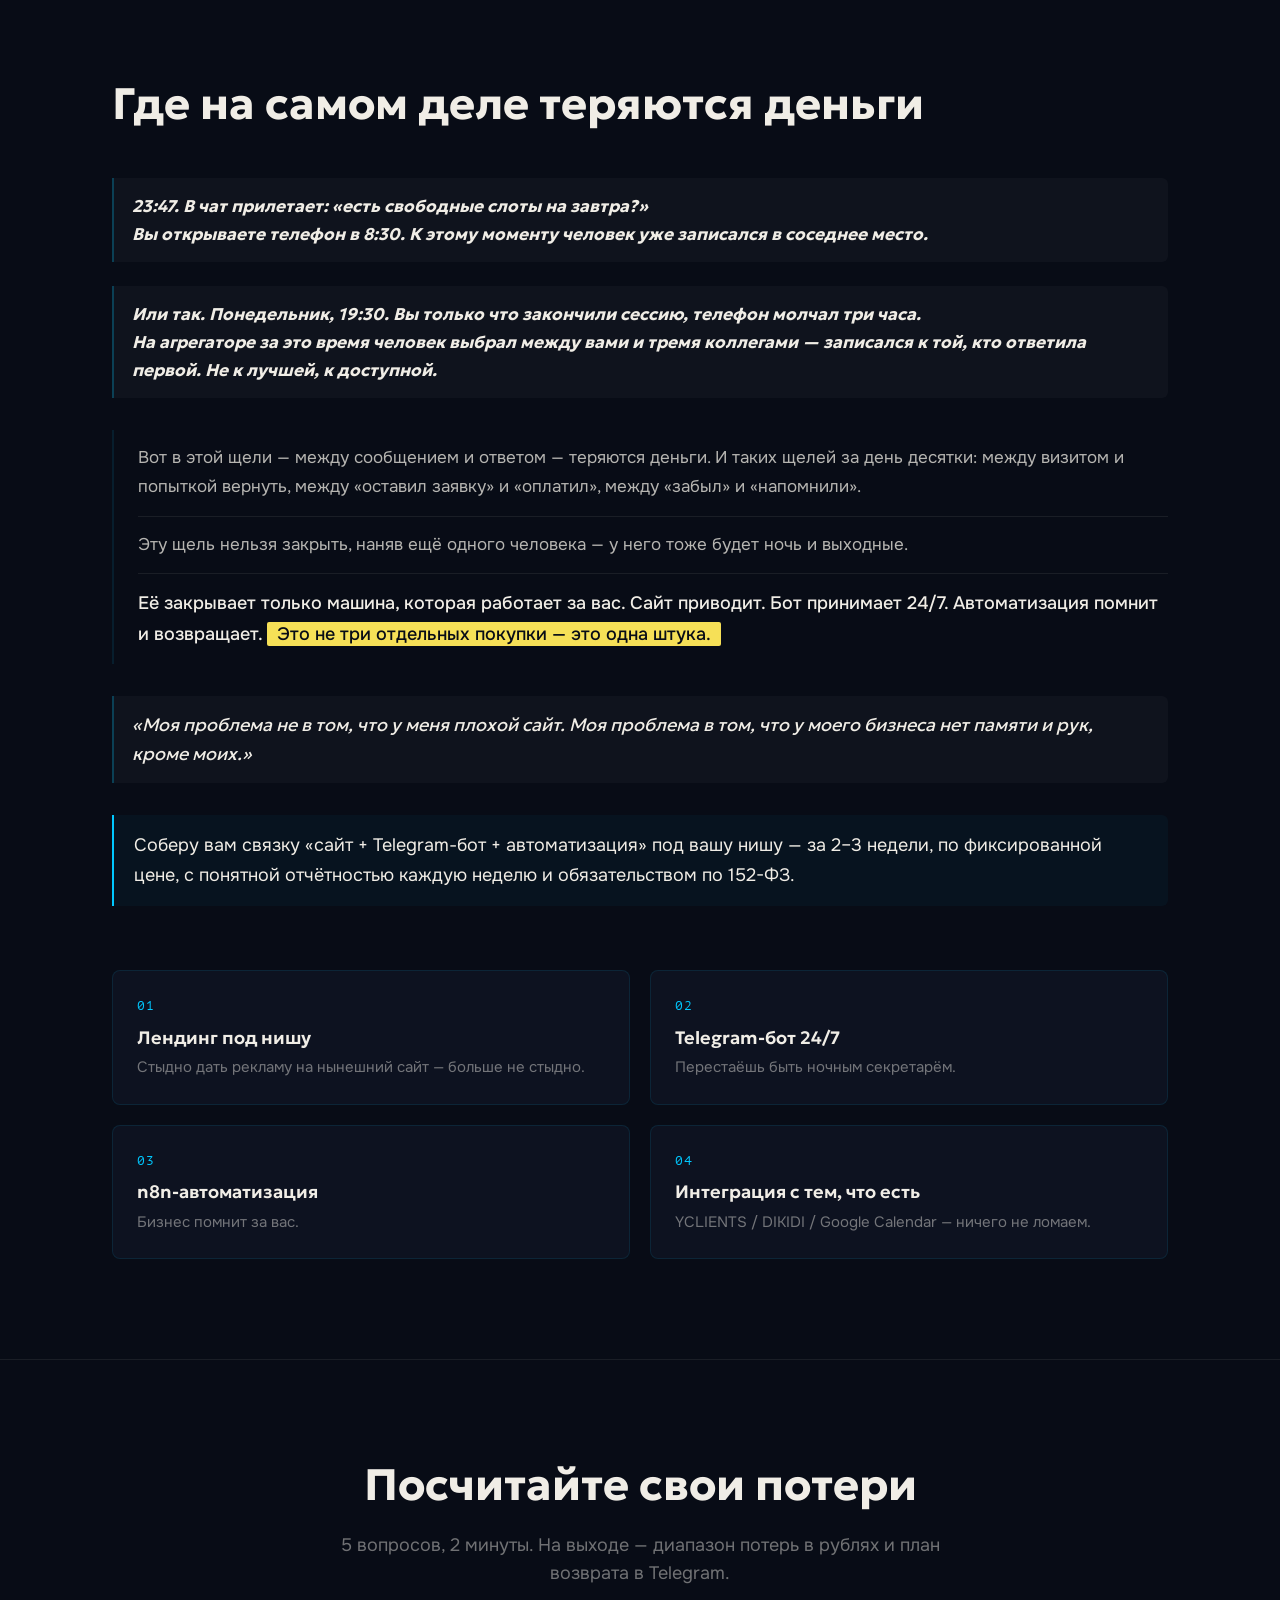
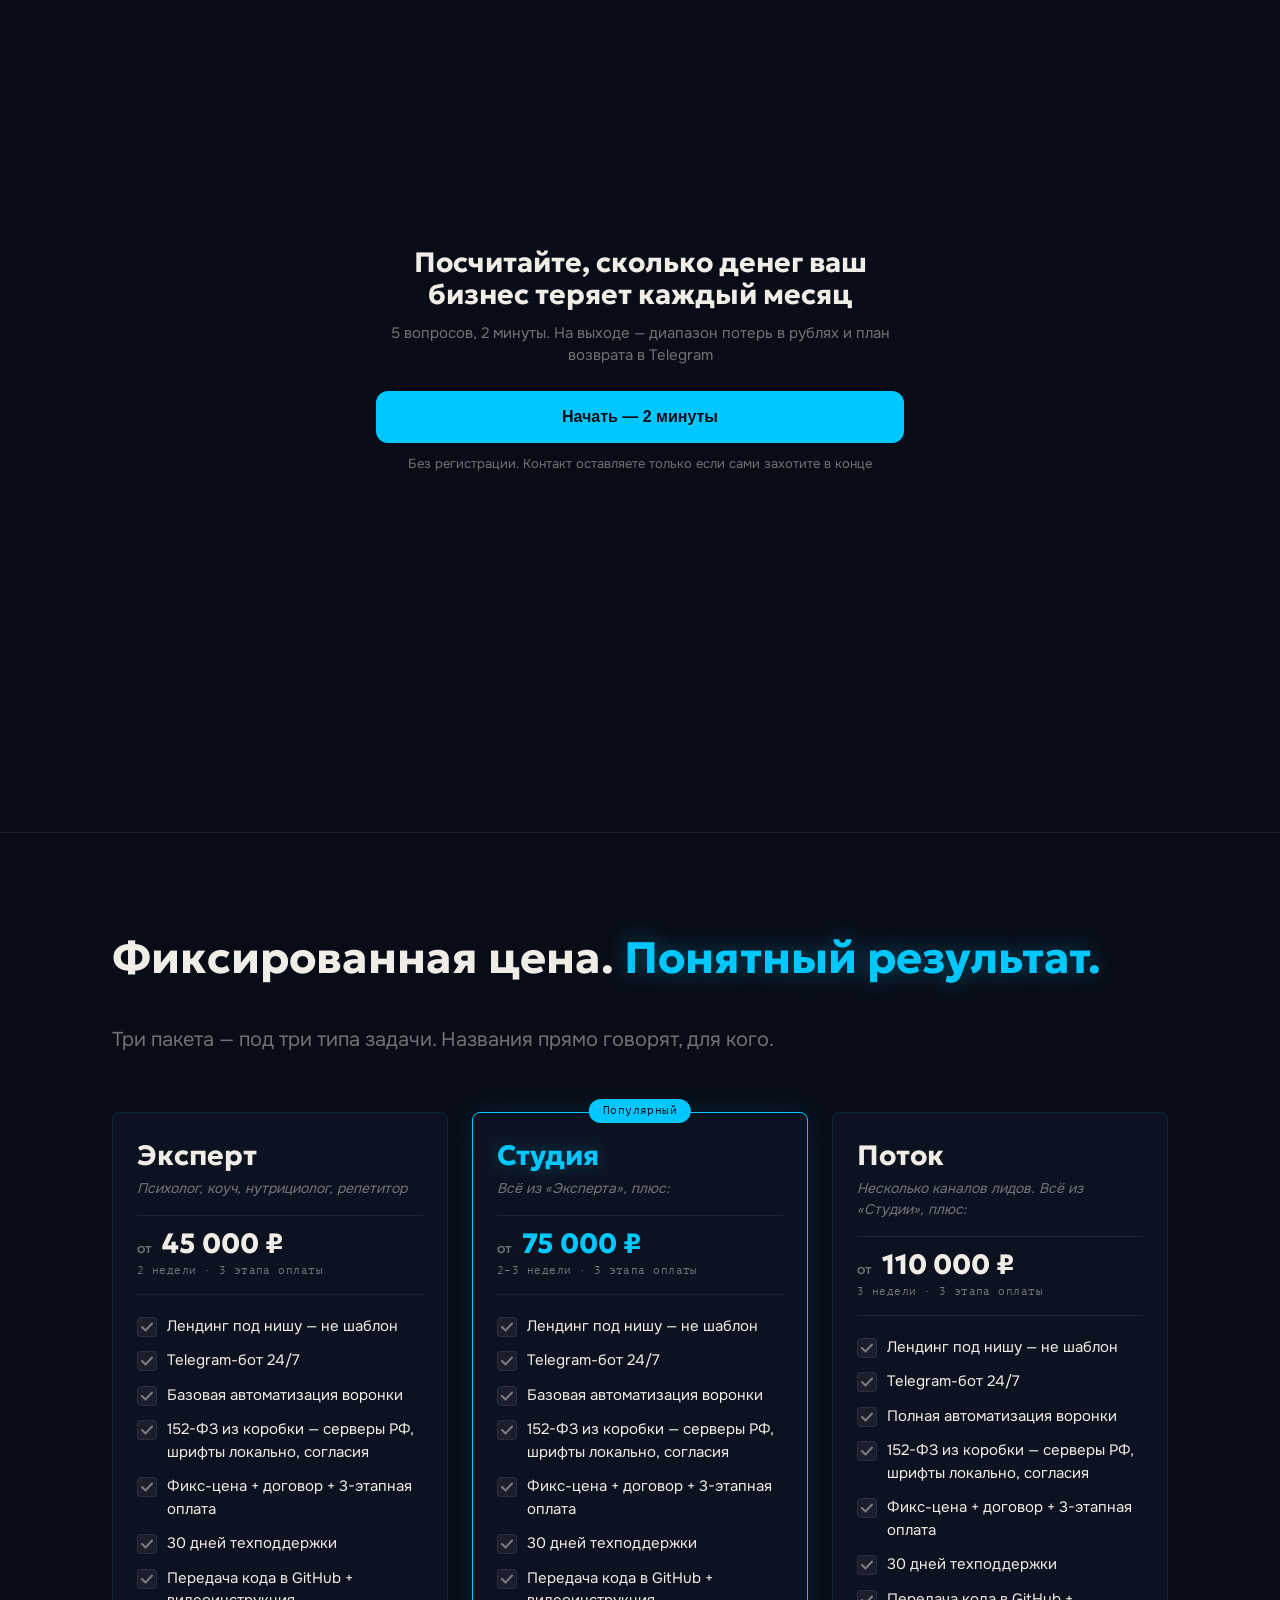
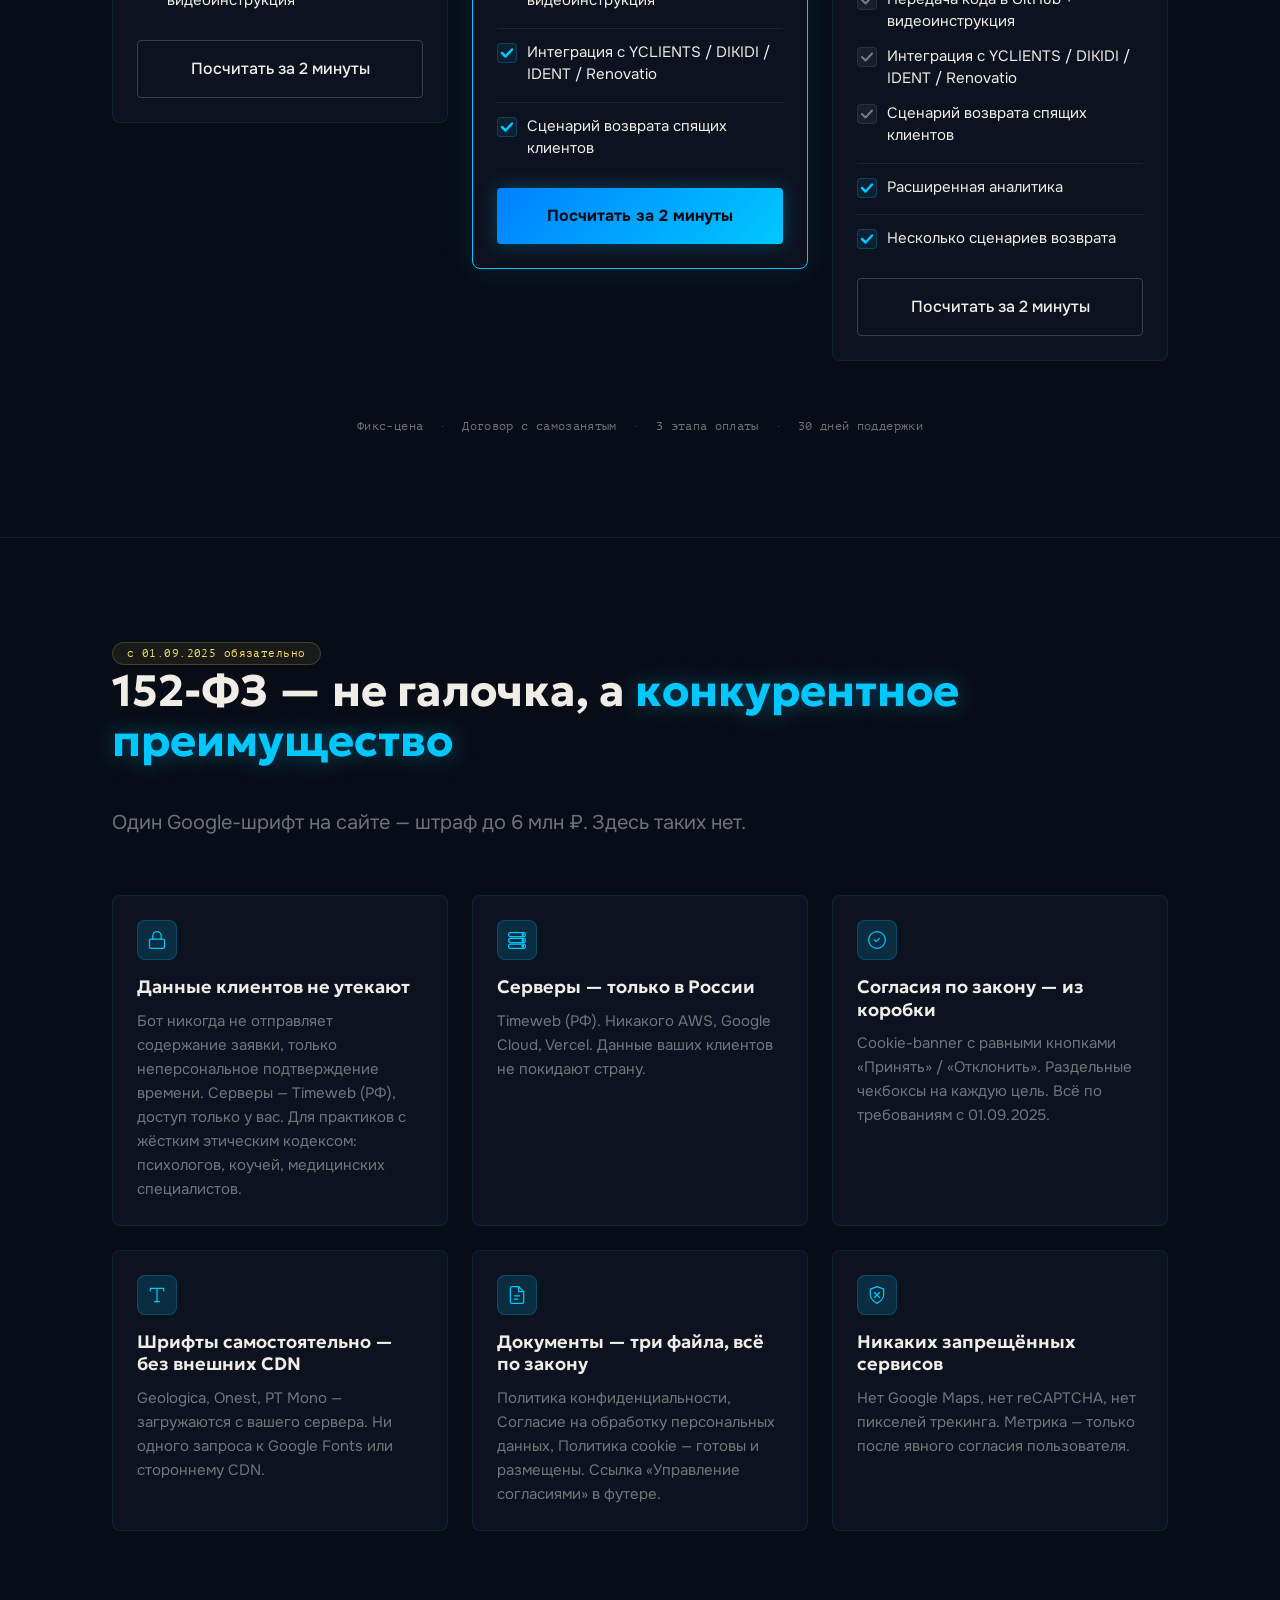
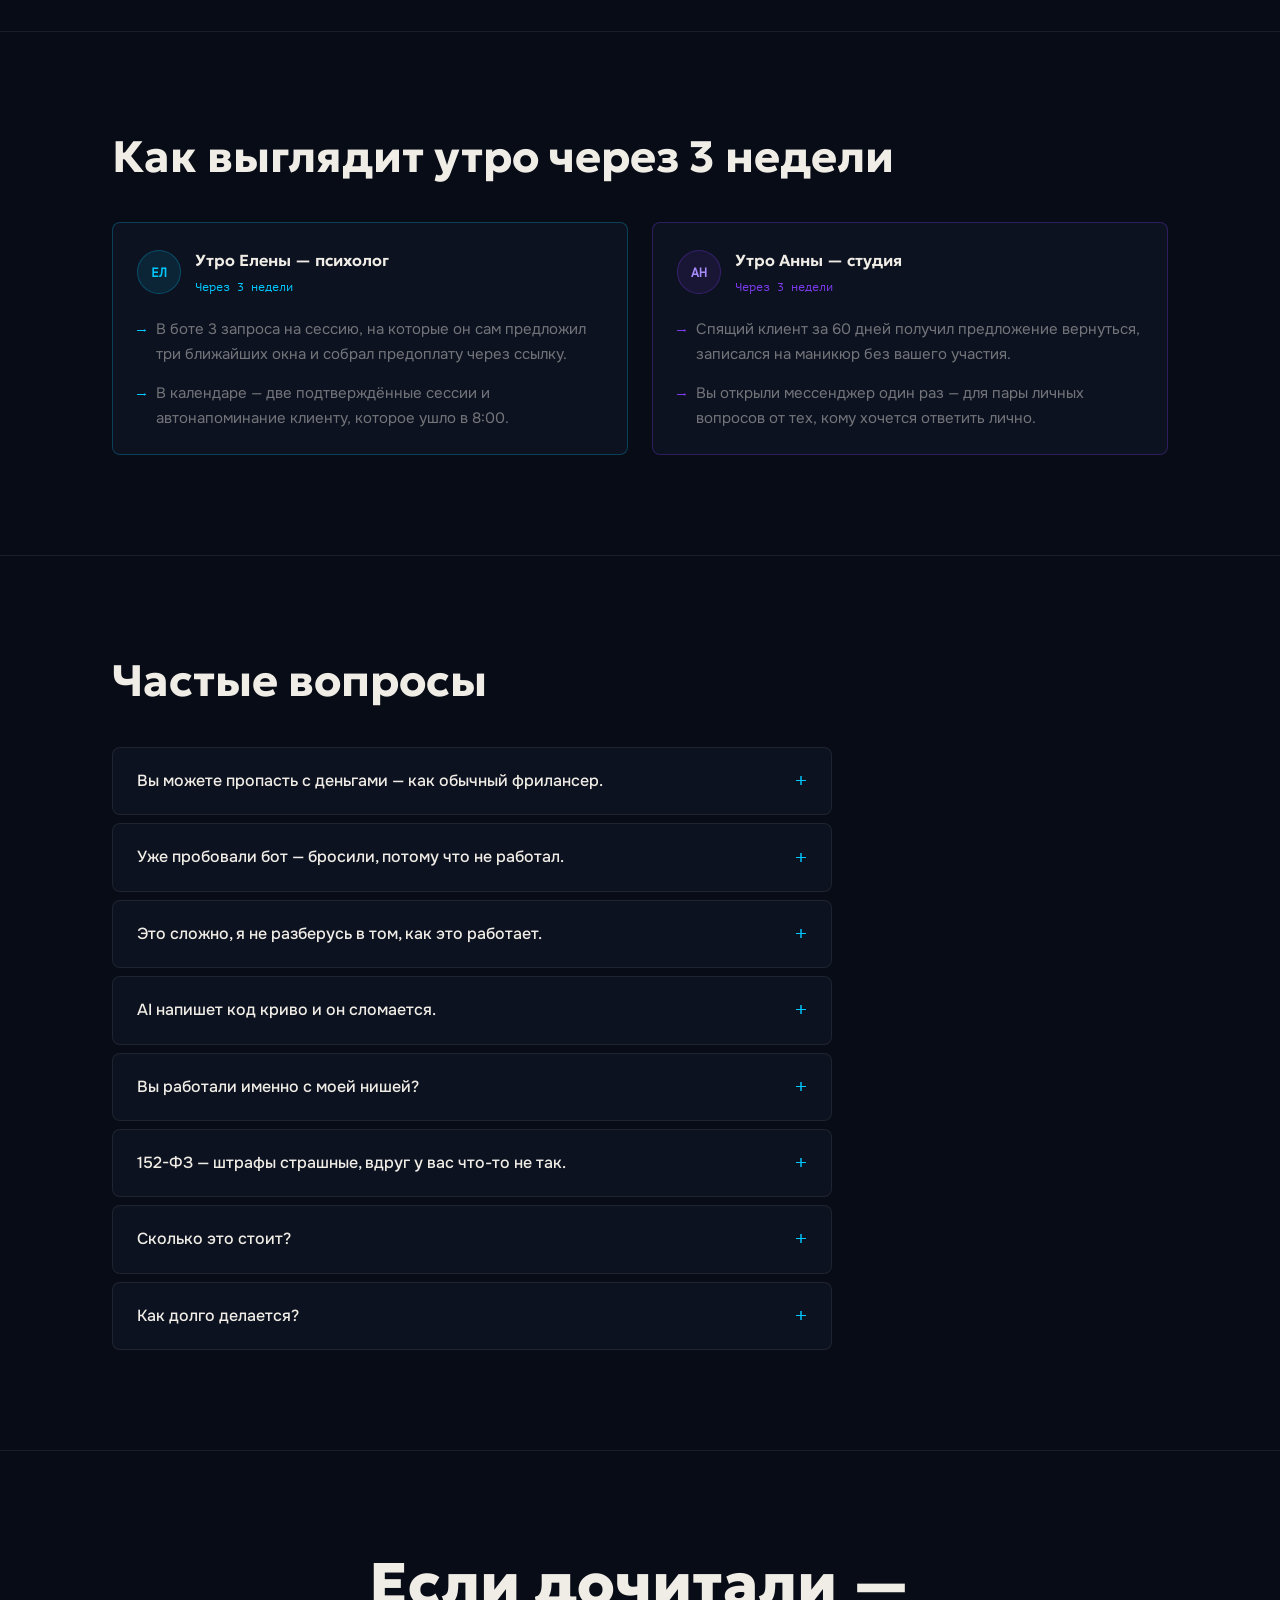
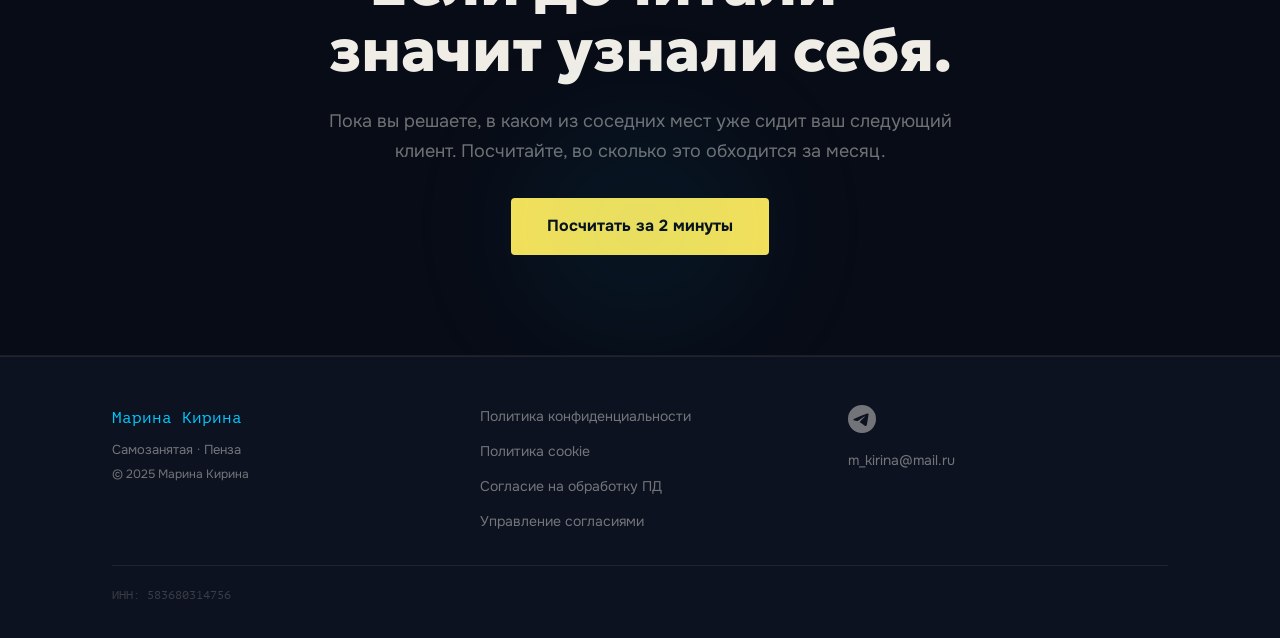
==== commit a70e7ed2: "feat(packages): добавить цены — от 45/75/110 тыс ₽" ====
--- a/index.html
+++ b/index.html
@@ -206,6 +206,10 @@
         <div class="card packages__card">
           <h3 class="packages__card-title">Эксперт</h3>
           <p class="packages__card-for">Психолог, коуч, нутрициолог, репетитор</p>
+          <div class="packages__price">
+            <span class="packages__price-amount"><span class="packages__price-from">от</span> 45 000 ₽</span>
+            <span class="packages__price-meta">2 недели · 3 этапа оплаты</span>
+          </div>
           <ul class="packages__list">
             <li>
               <span class="packages__check" aria-hidden="true">
@@ -258,6 +262,10 @@
           <span class="packages__badge">Популярный</span>
           <h3 class="packages__card-title">Студия</h3>
           <p class="packages__card-for">Всё из «Эксперта», плюс:</p>
+          <div class="packages__price">
+            <span class="packages__price-amount"><span class="packages__price-from">от</span> 75 000 ₽</span>
+            <span class="packages__price-meta">2–3 недели · 3 этапа оплаты</span>
+          </div>
           <ul class="packages__list">
             <li>
               <span class="packages__check" aria-hidden="true">
@@ -321,6 +329,10 @@
         <div class="card packages__card">
           <h3 class="packages__card-title">Поток</h3>
           <p class="packages__card-for">Несколько каналов лидов. Всё из «Студии», плюс:</p>
+          <div class="packages__price">
+            <span class="packages__price-amount"><span class="packages__price-from">от</span> 110 000 ₽</span>
+            <span class="packages__price-meta">3 недели · 3 этапа оплаты</span>
+          </div>
           <ul class="packages__list">
             <li>
               <span class="packages__check" aria-hidden="true">
--- a/assets/css/main.css
+++ b/assets/css/main.css
@@ -938,9 +938,40 @@
 .packages__card-for {
   font-size: 14px;
   color: var(--ink-muted);
-  margin: 0 0 20px;
+  margin: 0 0 16px;
   line-height: 1.5;
   font-style: italic;
+}
+.packages__price {
+  display: flex;
+  flex-direction: column;
+  gap: 4px;
+  margin: 0 0 20px;
+  padding: 14px 0;
+  border-top: 1px solid var(--rule-solid);
+  border-bottom: 1px solid var(--rule-solid);
+}
+.packages__price-amount {
+  font-family: var(--font-display);
+  font-size: 28px;
+  font-weight: 800;
+  color: var(--ink);
+  line-height: 1;
+}
+.packages__card--featured .packages__price-amount {
+  color: var(--neon);
+}
+.packages__price-from {
+  font-size: 14px;
+  font-weight: 400;
+  color: var(--ink-muted);
+  margin-right: 4px;
+}
+.packages__price-meta {
+  font-family: var(--font-mono);
+  font-size: 11px;
+  color: var(--ink-muted);
+  letter-spacing: .04em;
 }
 
 /* Список пунктов */
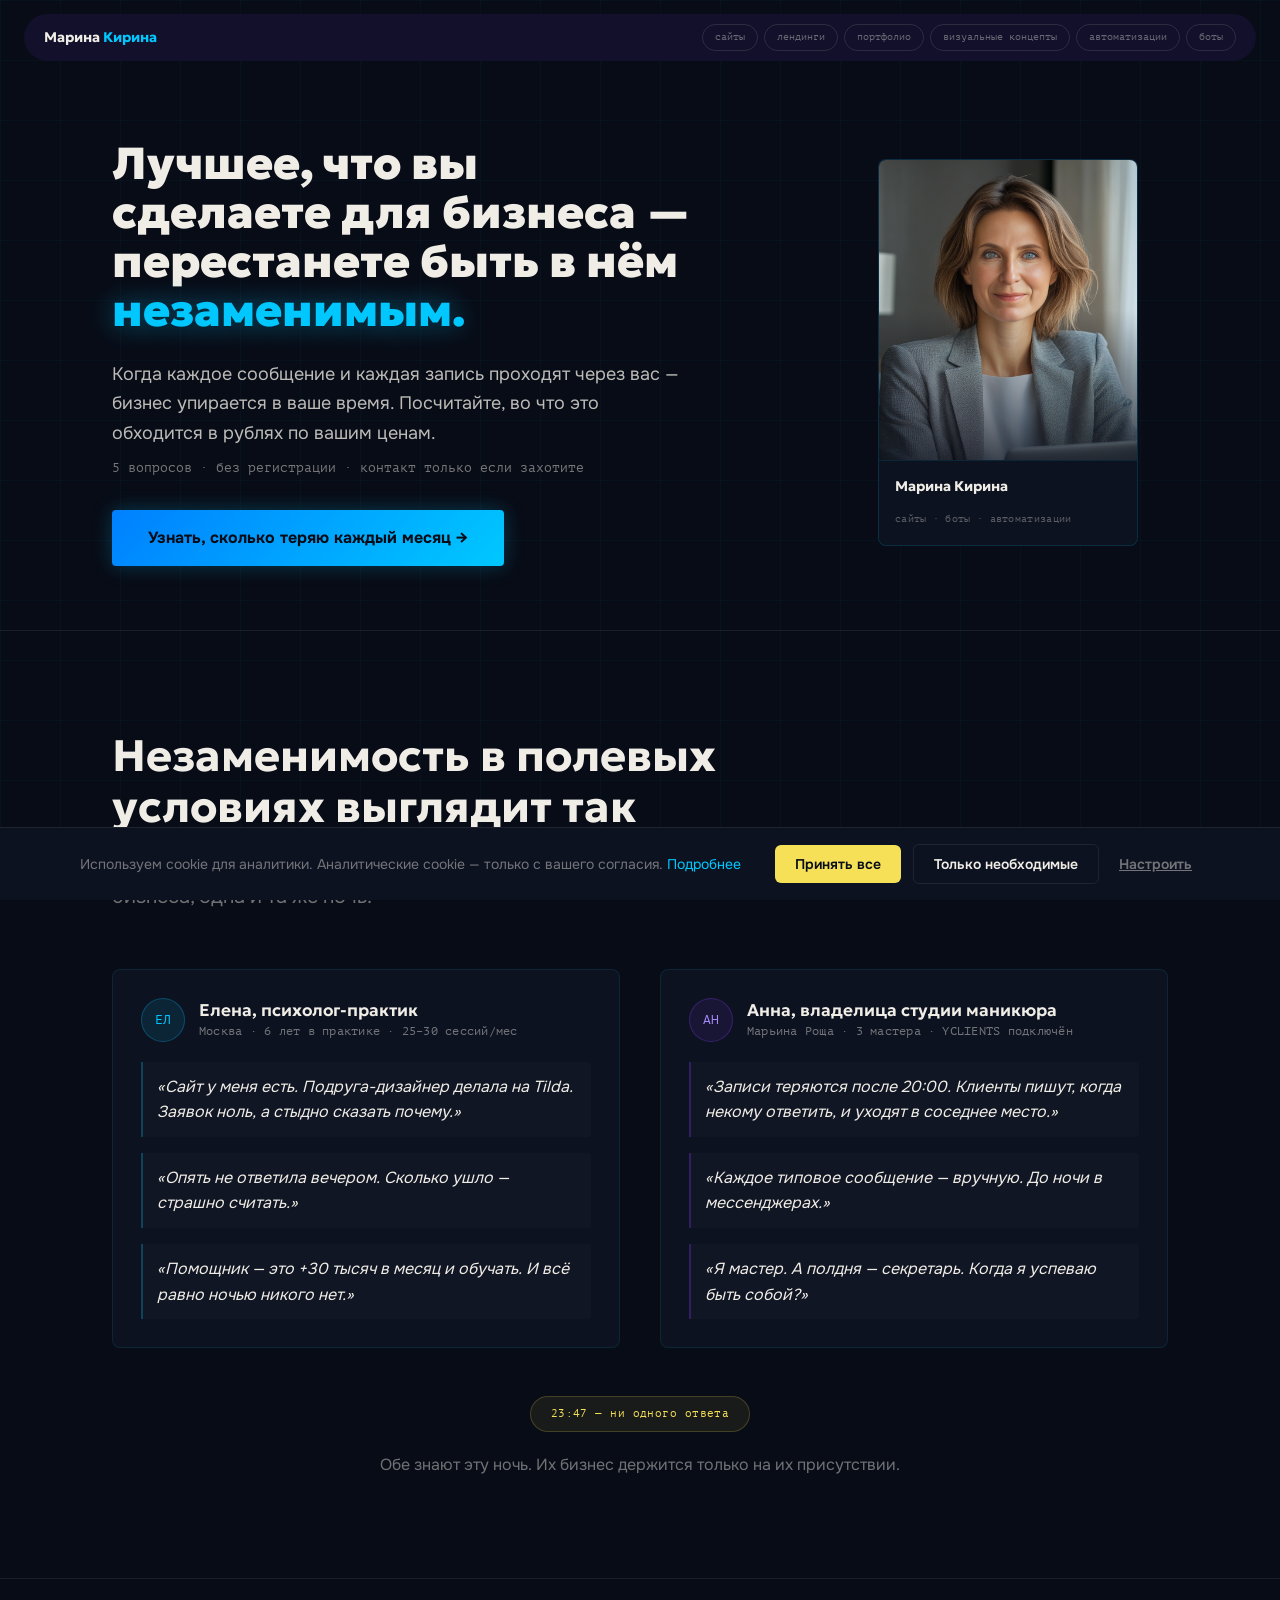
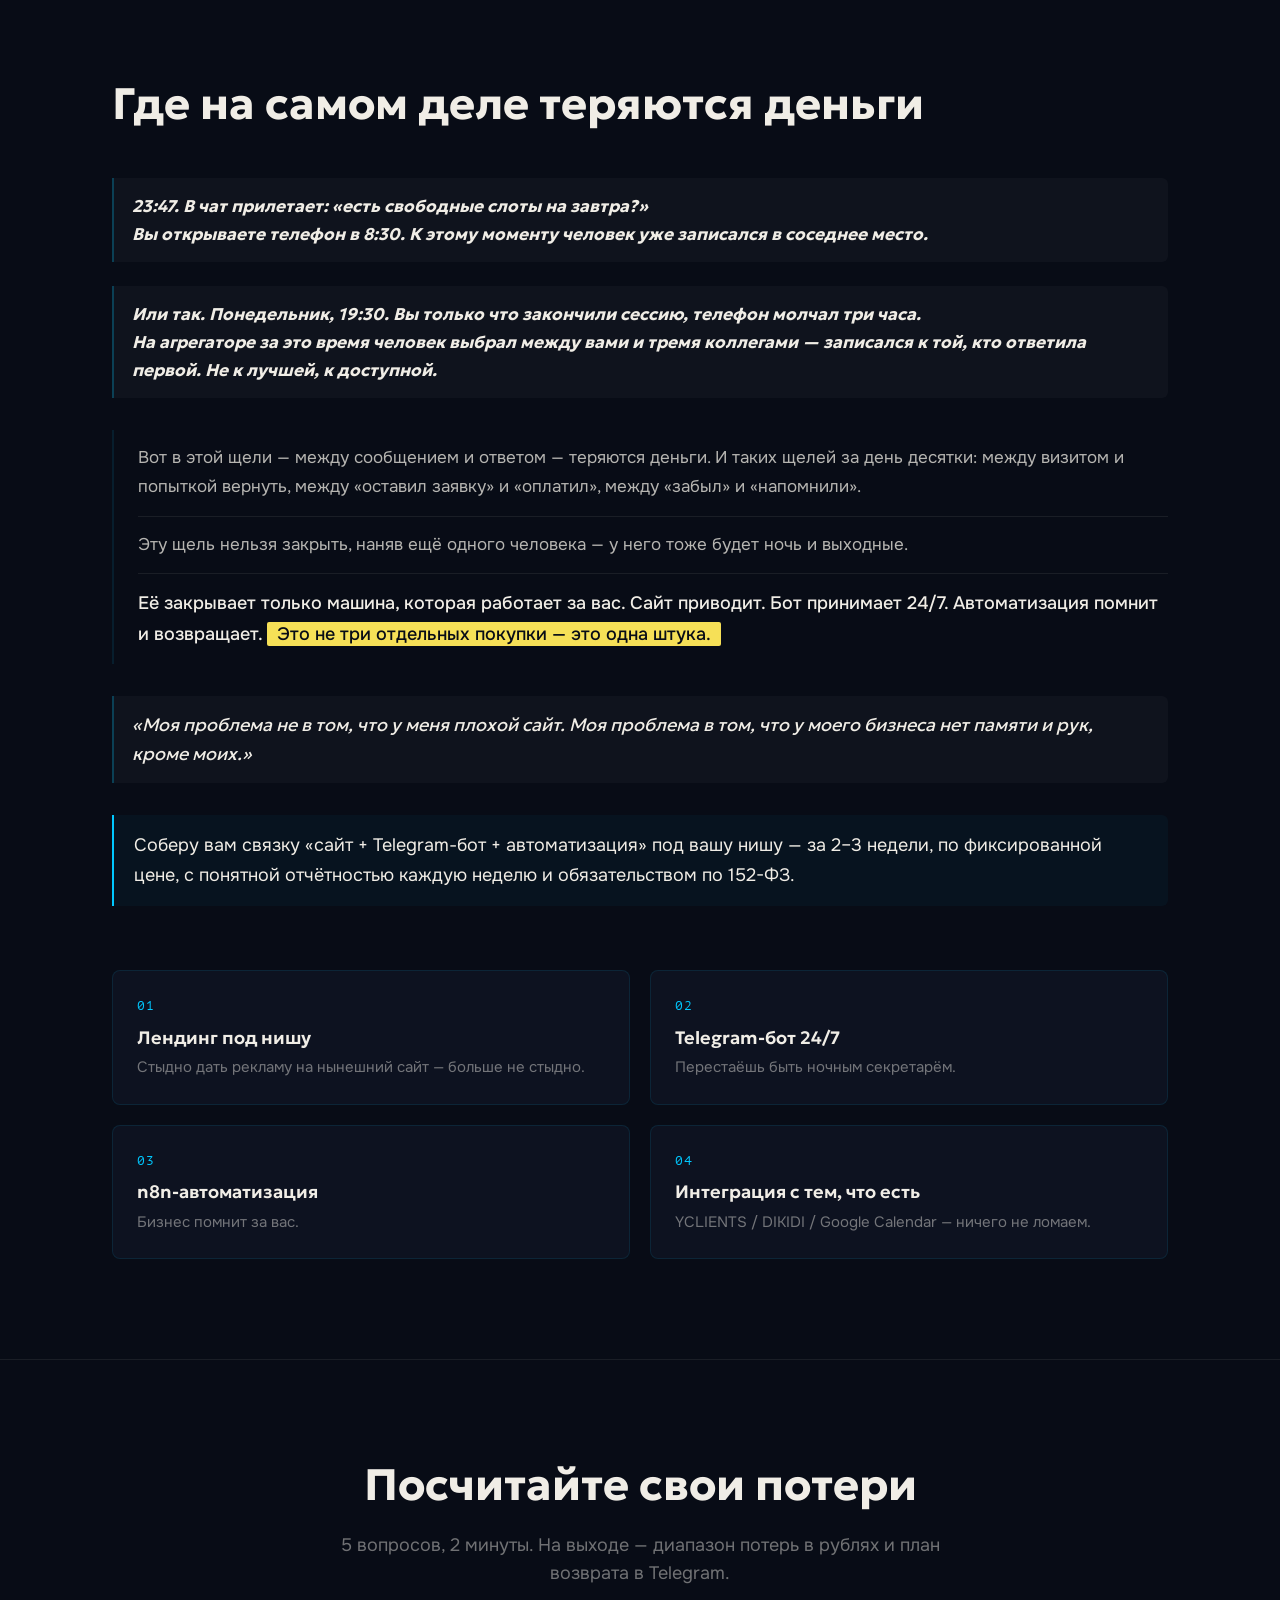
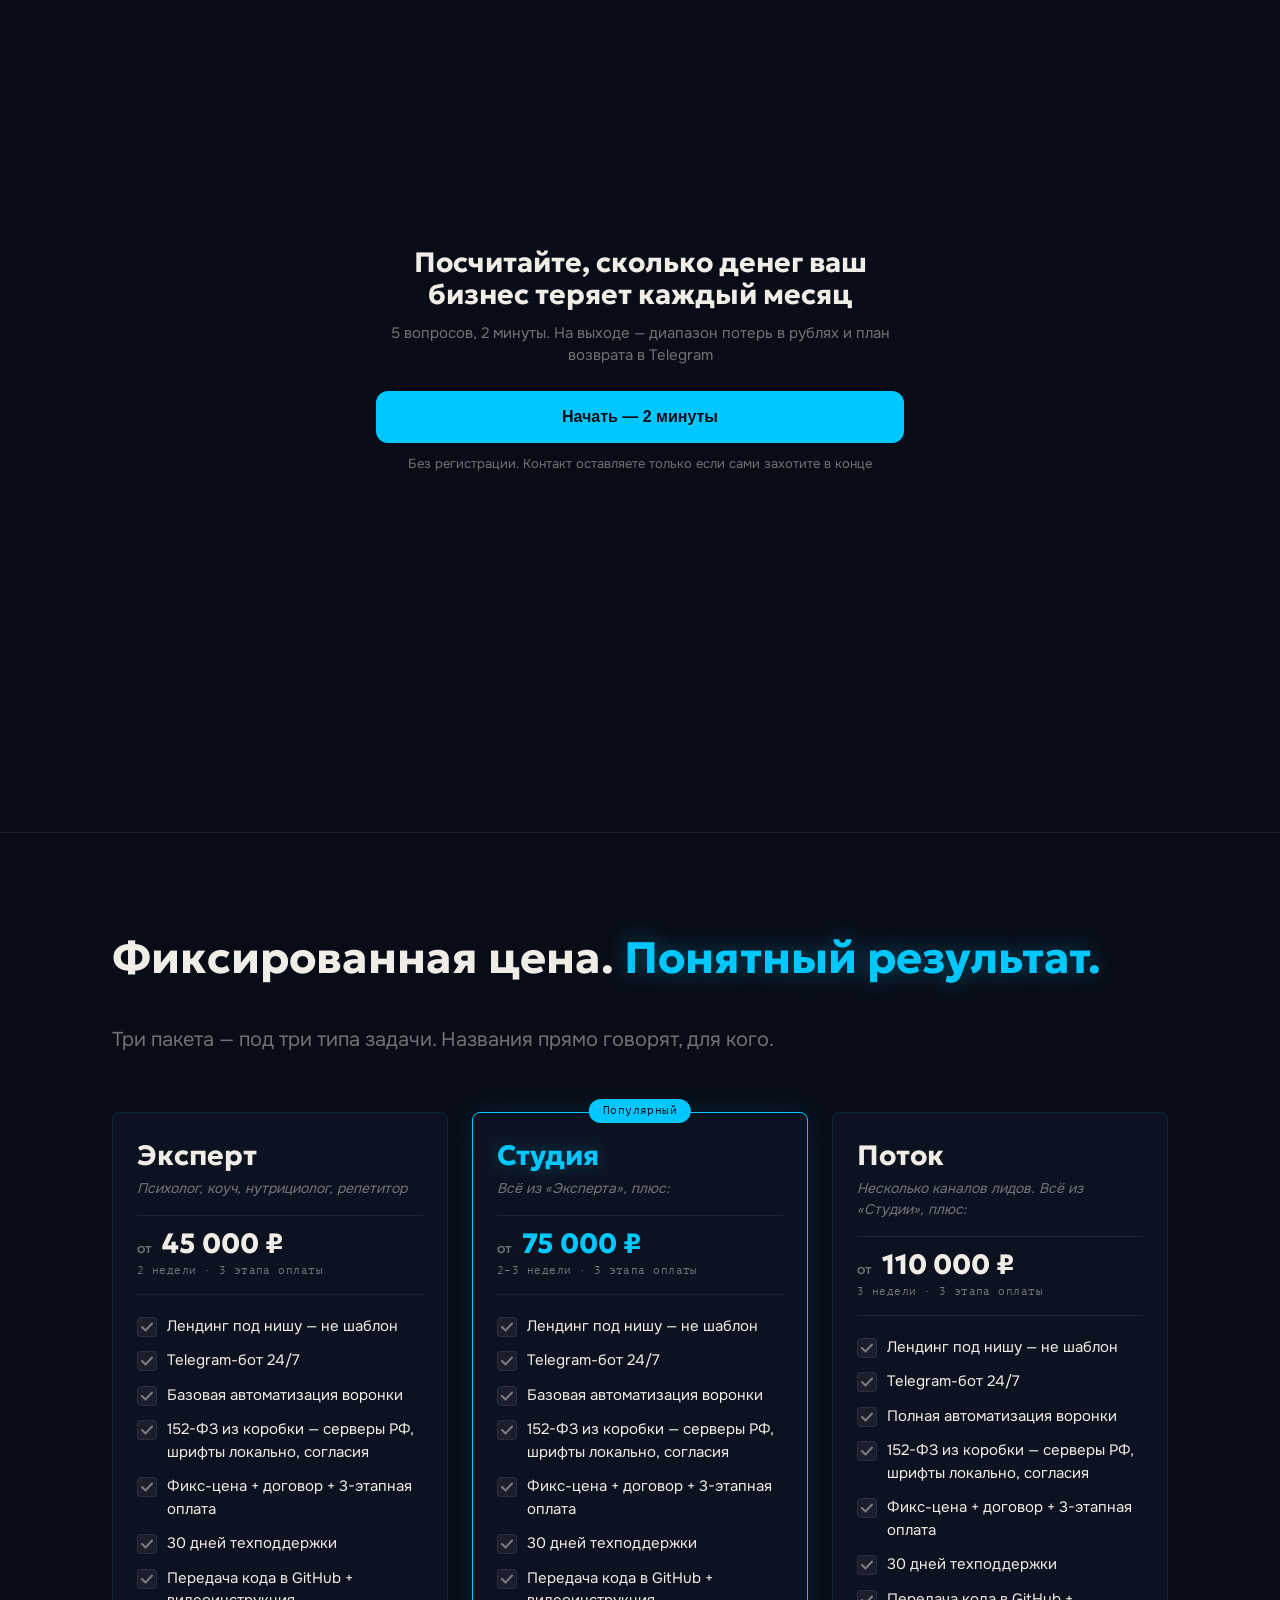
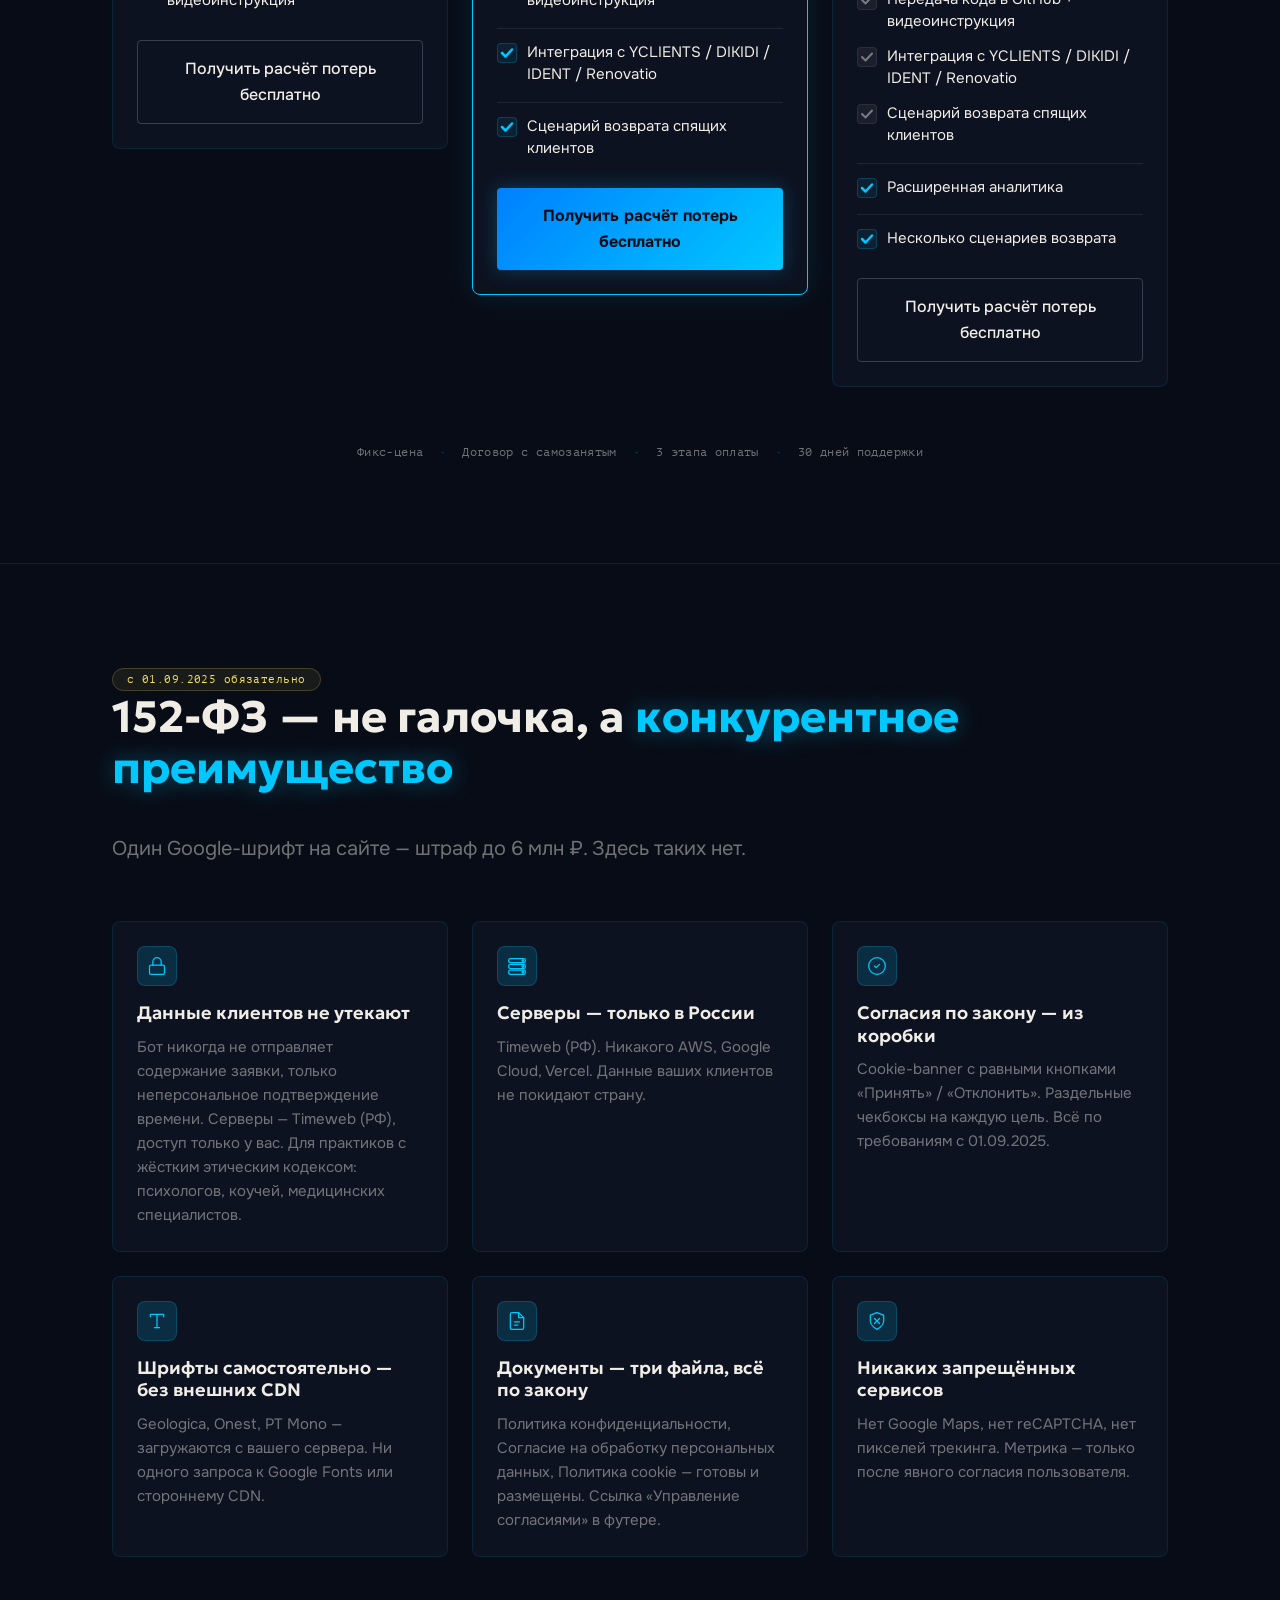
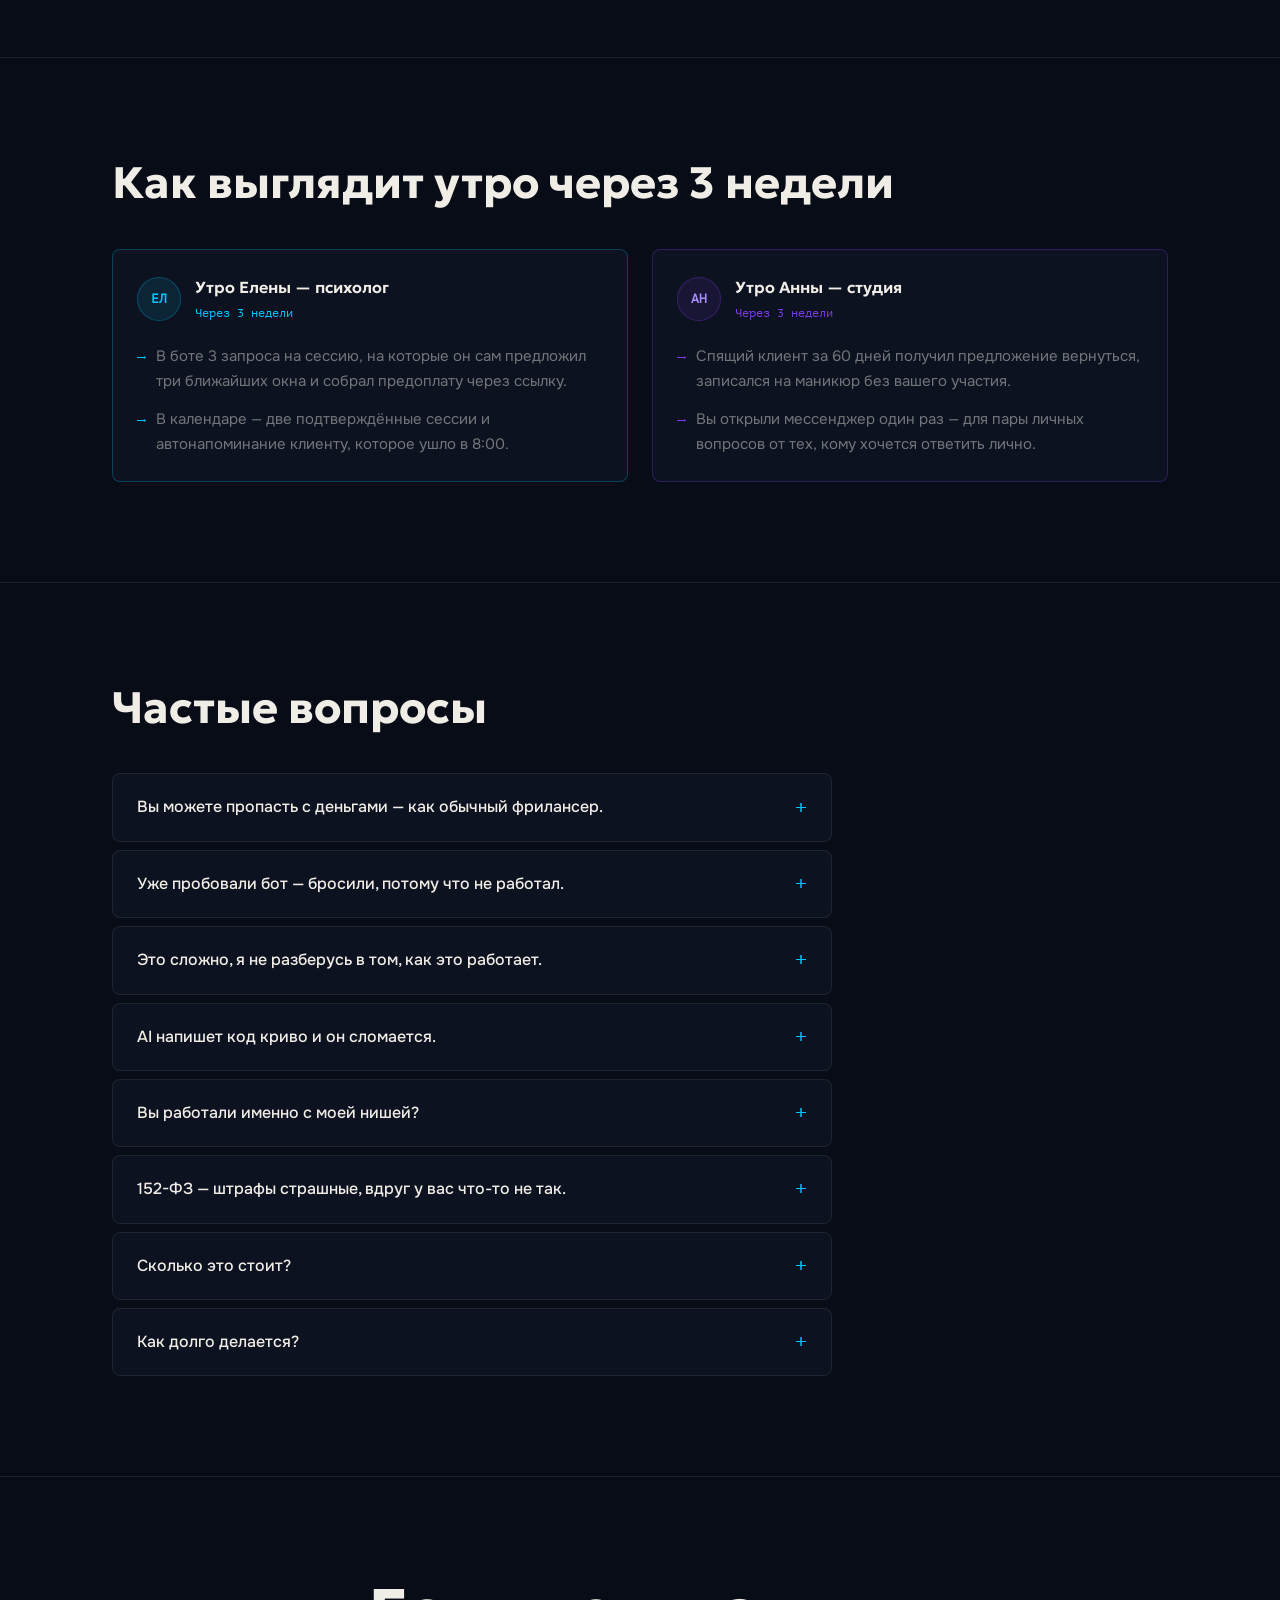
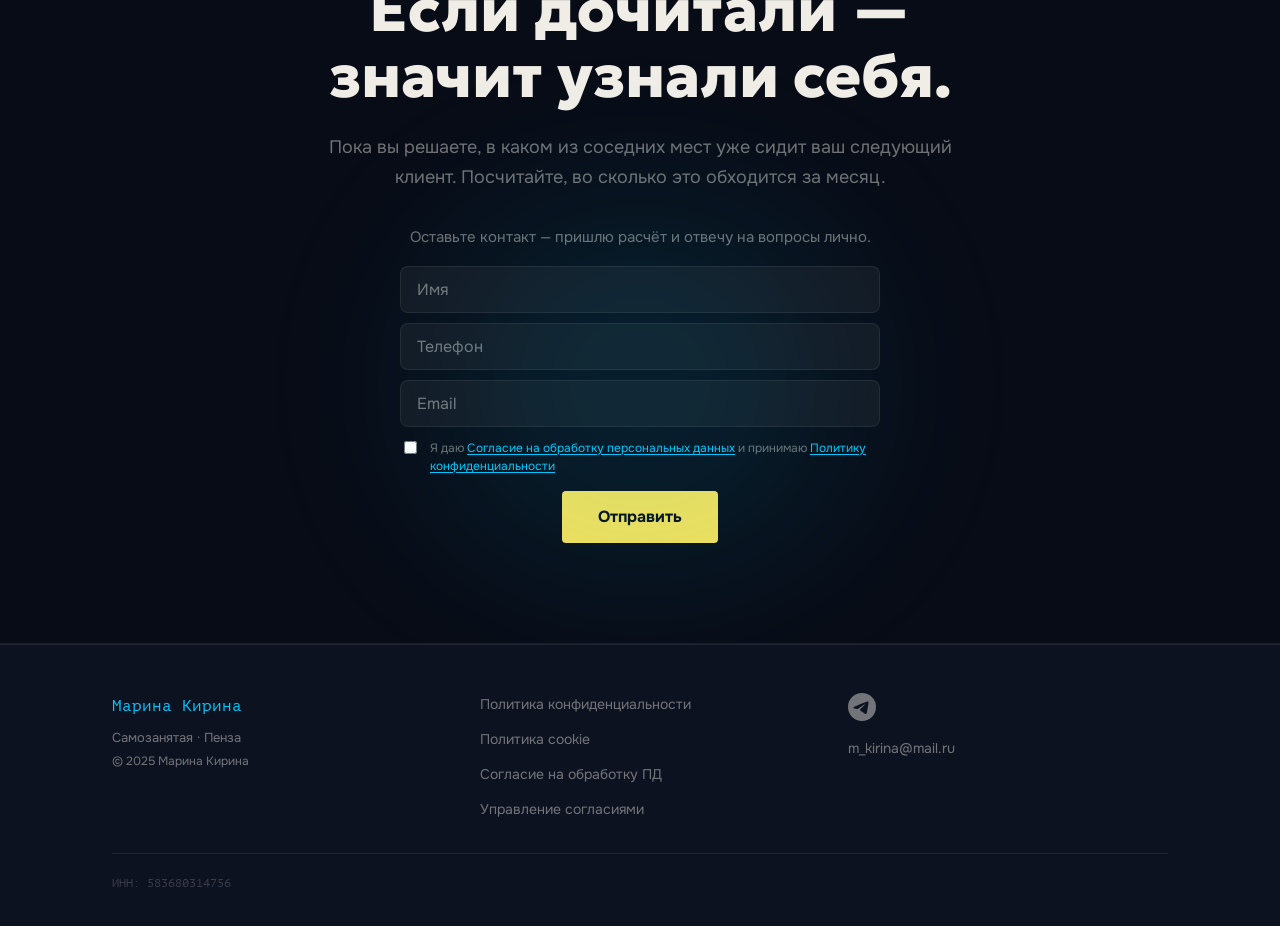
==== commit ee563c04: "feat(cta): обновить тексты кнопок, добавить inline-форму в cta-final" ====
--- a/index.html
+++ b/index.html
@@ -47,7 +47,7 @@
           </p>
           <p class="hero__micro">5 вопросов · без регистрации · контакт только если захотите</p>
           <div class="hero__btns">
-            <a class="hero__cta btn-primary" href="#quiz">Посчитать за 2 минуты →</a>
+            <a class="hero__cta btn-primary" href="#quiz">Узнать, сколько теряю каждый месяц →</a>
           </div>
         </div>
 
@@ -254,7 +254,7 @@
               Передача кода в GitHub + видеоинструкция
             </li>
           </ul>
-          <a href="#quiz" class="btn-ghost packages__cta">Посчитать за 2 минуты</a>
+          <a href="#quiz" class="btn-ghost packages__cta">Получить расчёт потерь бесплатно</a>
         </div>
 
         <!-- Пакет Студия (выделенный) -->
@@ -322,7 +322,7 @@
               Сценарий возврата спящих клиентов
             </li>
           </ul>
-          <a href="#quiz" class="btn-primary packages__cta">Посчитать за 2 минуты</a>
+          <a href="#quiz" class="btn-primary packages__cta">Получить расчёт потерь бесплатно</a>
         </div>
 
         <!-- Пакет Поток -->
@@ -401,7 +401,7 @@
               Несколько сценариев возврата
             </li>
           </ul>
-          <a href="#quiz" class="btn-ghost packages__cta">Посчитать за 2 минуты</a>
+          <a href="#quiz" class="btn-ghost packages__cta">Получить расчёт потерь бесплатно</a>
         </div>
 
       </div><!-- /packages__grid -->
@@ -638,7 +638,21 @@
         <p class="cta-final__sub">Пока вы решаете, в каком из соседних мест уже сидит ваш следующий клиент. Посчитайте, во сколько это обходится за месяц.</p>
         <div class="cta-final__btn-wrap">
           <div class="cta-final__orb" aria-hidden="true"></div>
-          <a href="#quiz" class="btn-mark">Посчитать за 2 минуты</a>
+          <form class="cta-final__form" id="cta-final-form" novalidate>
+            <p class="cta-final__form-hint">Оставьте контакт — пришлю расчёт и отвечу на вопросы лично.</p>
+            <div class="cta-final__fields">
+              <input class="cta-final__input" type="text" name="name" placeholder="Имя" autocomplete="name" required minlength="2" />
+              <input class="cta-final__input" type="tel" name="phone" placeholder="Телефон" autocomplete="tel" required />
+              <input class="cta-final__input" type="email" name="email" placeholder="Email" autocomplete="email" required />
+            </div>
+            <label class="cta-final__consent-label">
+              <input type="checkbox" name="consent" required />
+              <span>Я даю <a href="/consent.html">Согласие на обработку персональных данных</a> и принимаю <a href="/privacy-policy.html">Политику конфиденциальности</a></span>
+            </label>
+            <input type="text" name="ignore_me" tabindex="-1" autocomplete="off" style="display:none" aria-hidden="true" />
+            <button type="submit" class="btn-mark cta-final__submit" disabled>Отправить</button>
+            <p class="cta-final__error" role="alert" hidden></p>
+          </form>
         </div>
       </div>
     </div>
@@ -712,5 +726,6 @@
   </div>
   <script src="./assets/js/reveal.js"></script>
   <script type="module" src="./assets/js/quiz-embed.js"></script>
+  <script type="module" src="./assets/js/cta-form.js"></script>
 </body>
 </html>
--- a/assets/css/main.css
+++ b/assets/css/main.css
@@ -1406,7 +1406,8 @@
 }
 .cta-final__btn-wrap {
   position: relative;
-  display: inline-flex;
+  display: block;
+  width: 100%;
   margin-top: 8px;
 }
 .cta-final__orb {
@@ -1417,6 +1418,81 @@
   opacity: .15;
   pointer-events: none;
   border-radius: 50%;
+}
+
+/* === CTA Final Form === */
+.cta-final__form {
+  display: flex;
+  flex-direction: column;
+  gap: 12px;
+  width: 100%;
+  max-width: 480px;
+  margin: 0 auto;
+  text-align: left;
+}
+.cta-final__form-hint {
+  font-size: 15px;
+  color: var(--ink-muted);
+  margin: 0 0 4px;
+  text-align: center;
+}
+.cta-final__fields {
+  display: flex;
+  flex-direction: column;
+  gap: 10px;
+}
+.cta-final__input {
+  width: 100%;
+  padding: 12px 16px;
+  background: rgba(240, 237, 230, 0.05);
+  border: 1px solid var(--rule-solid);
+  border-radius: 8px;
+  color: var(--ink);
+  font: 16px/1 var(--font-body);
+  outline: none;
+  box-sizing: border-box;
+  transition: border-color .2s;
+}
+.cta-final__input:focus {
+  border-color: var(--neon);
+}
+.cta-final__input::placeholder {
+  color: var(--ink-muted);
+}
+.cta-final__consent-label {
+  display: flex;
+  gap: 10px;
+  align-items: flex-start;
+  font-size: 12px;
+  color: var(--ink-muted);
+  cursor: pointer;
+  line-height: 1.5;
+}
+.cta-final__consent-label input[type="checkbox"] {
+  margin-top: 2px;
+  flex-shrink: 0;
+}
+.cta-final__consent-label a {
+  color: var(--neon);
+  text-decoration: underline;
+  text-underline-offset: 2px;
+}
+.cta-final__submit {
+  align-self: center;
+  margin-top: 4px;
+}
+.cta-final__error {
+  font-size: 14px;
+  color: #ff6b6b;
+  margin: 0;
+  text-align: center;
+}
+.cta-final__success {
+  font-size: 18px;
+  color: var(--neon);
+  text-align: center;
+  padding: 32px 0;
+  margin: 0;
 }
 
 /* === Footer === */
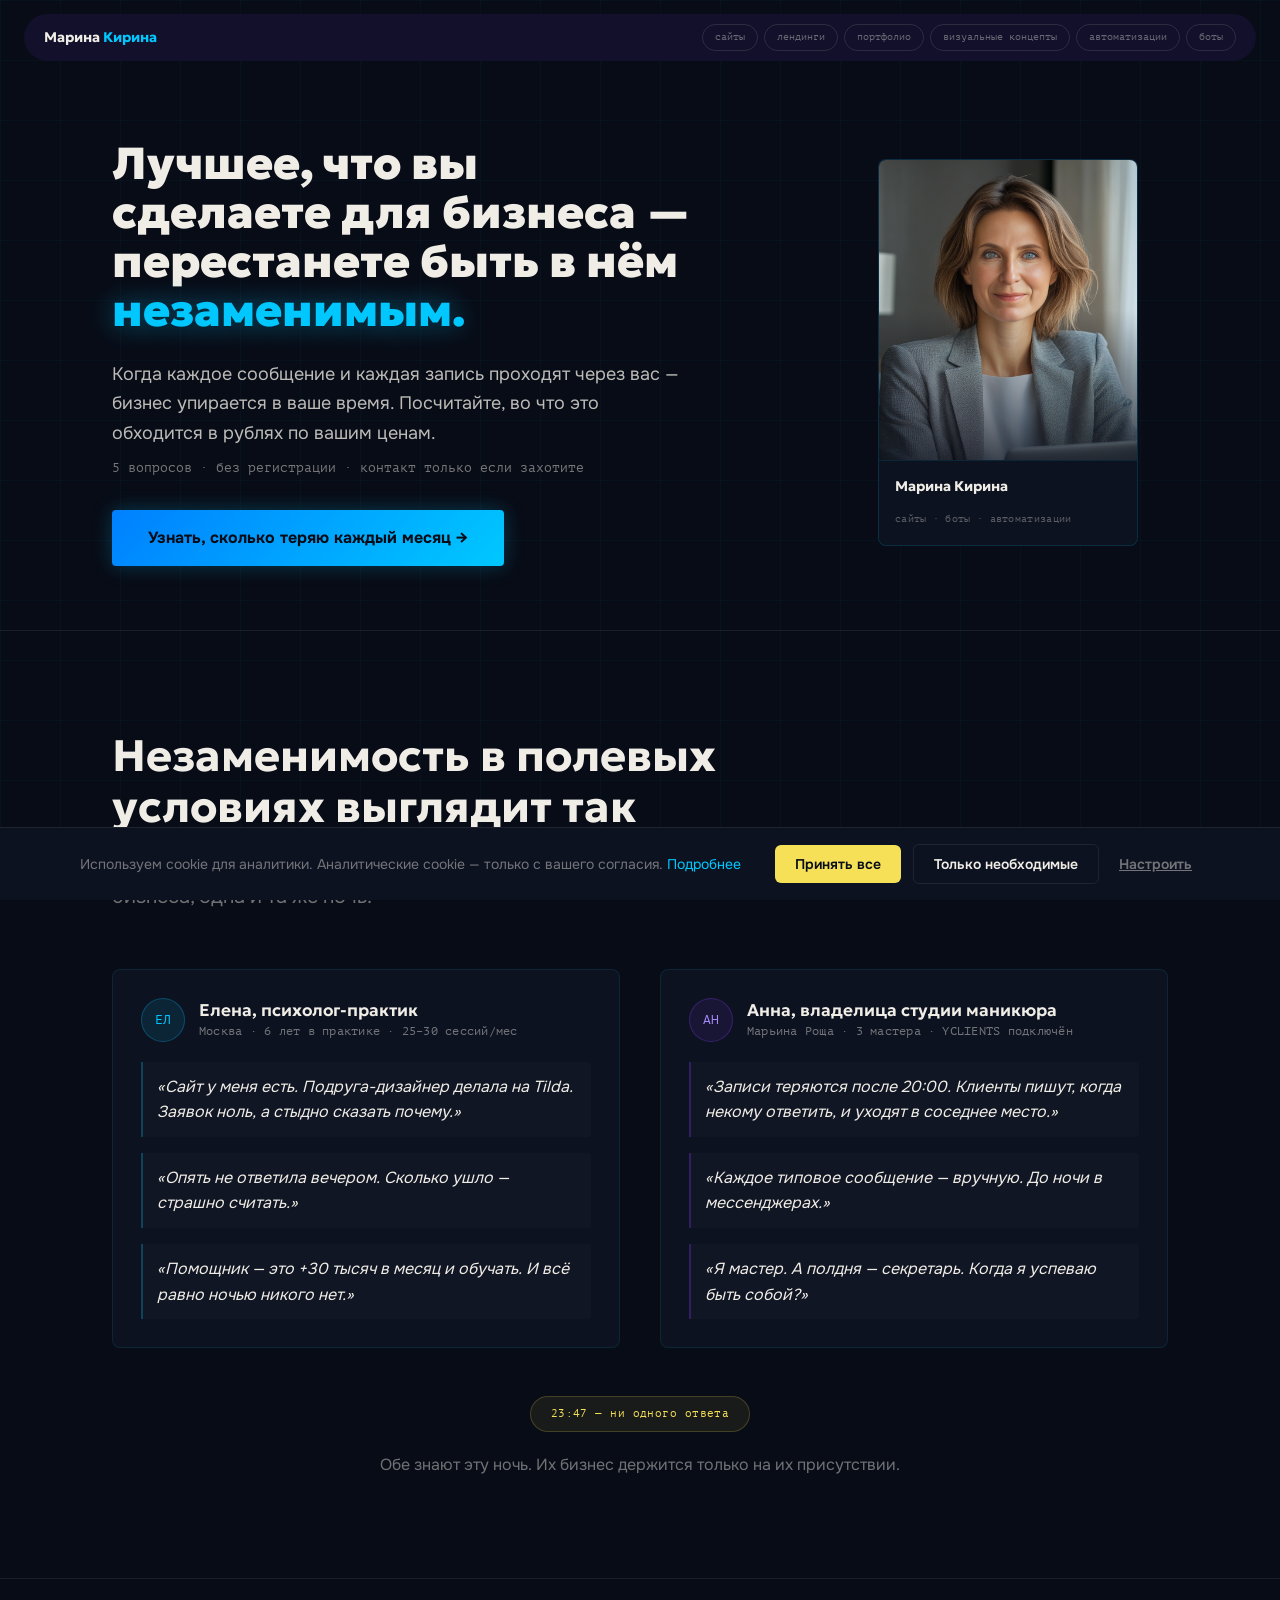
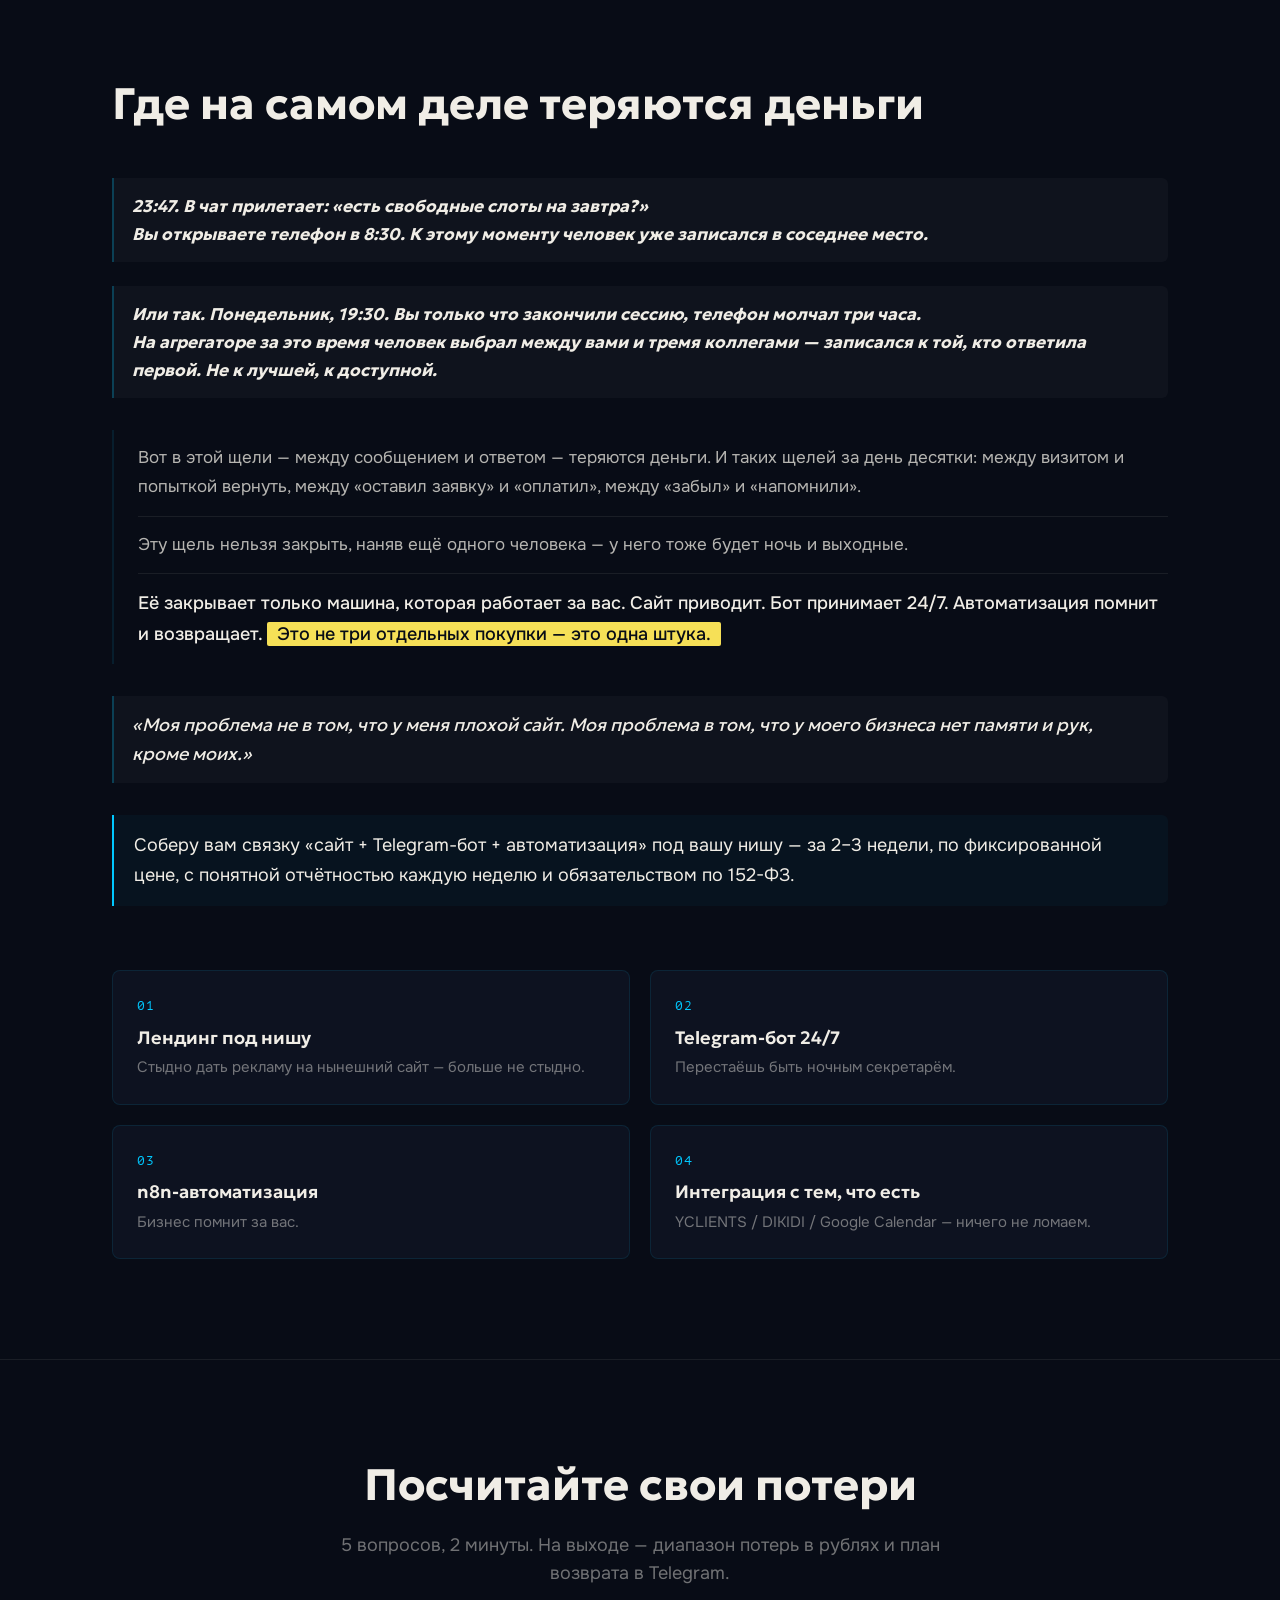
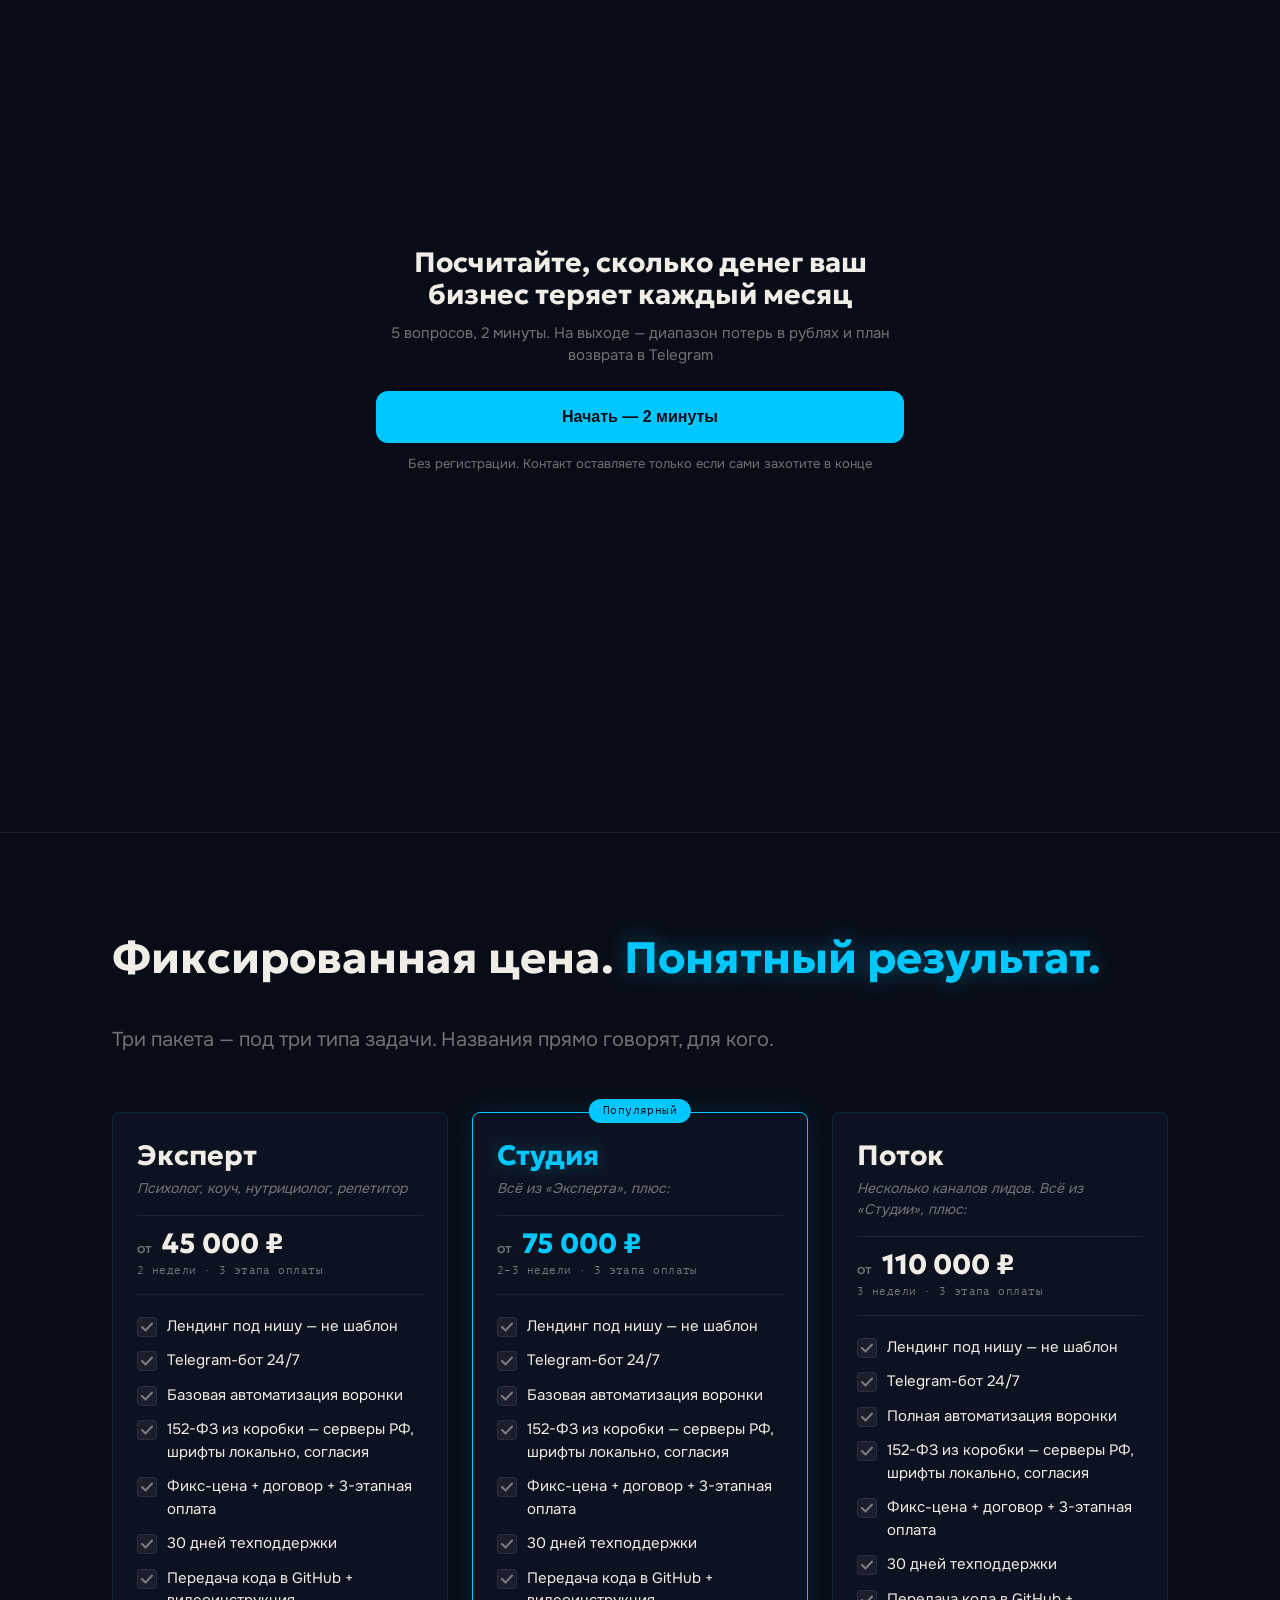
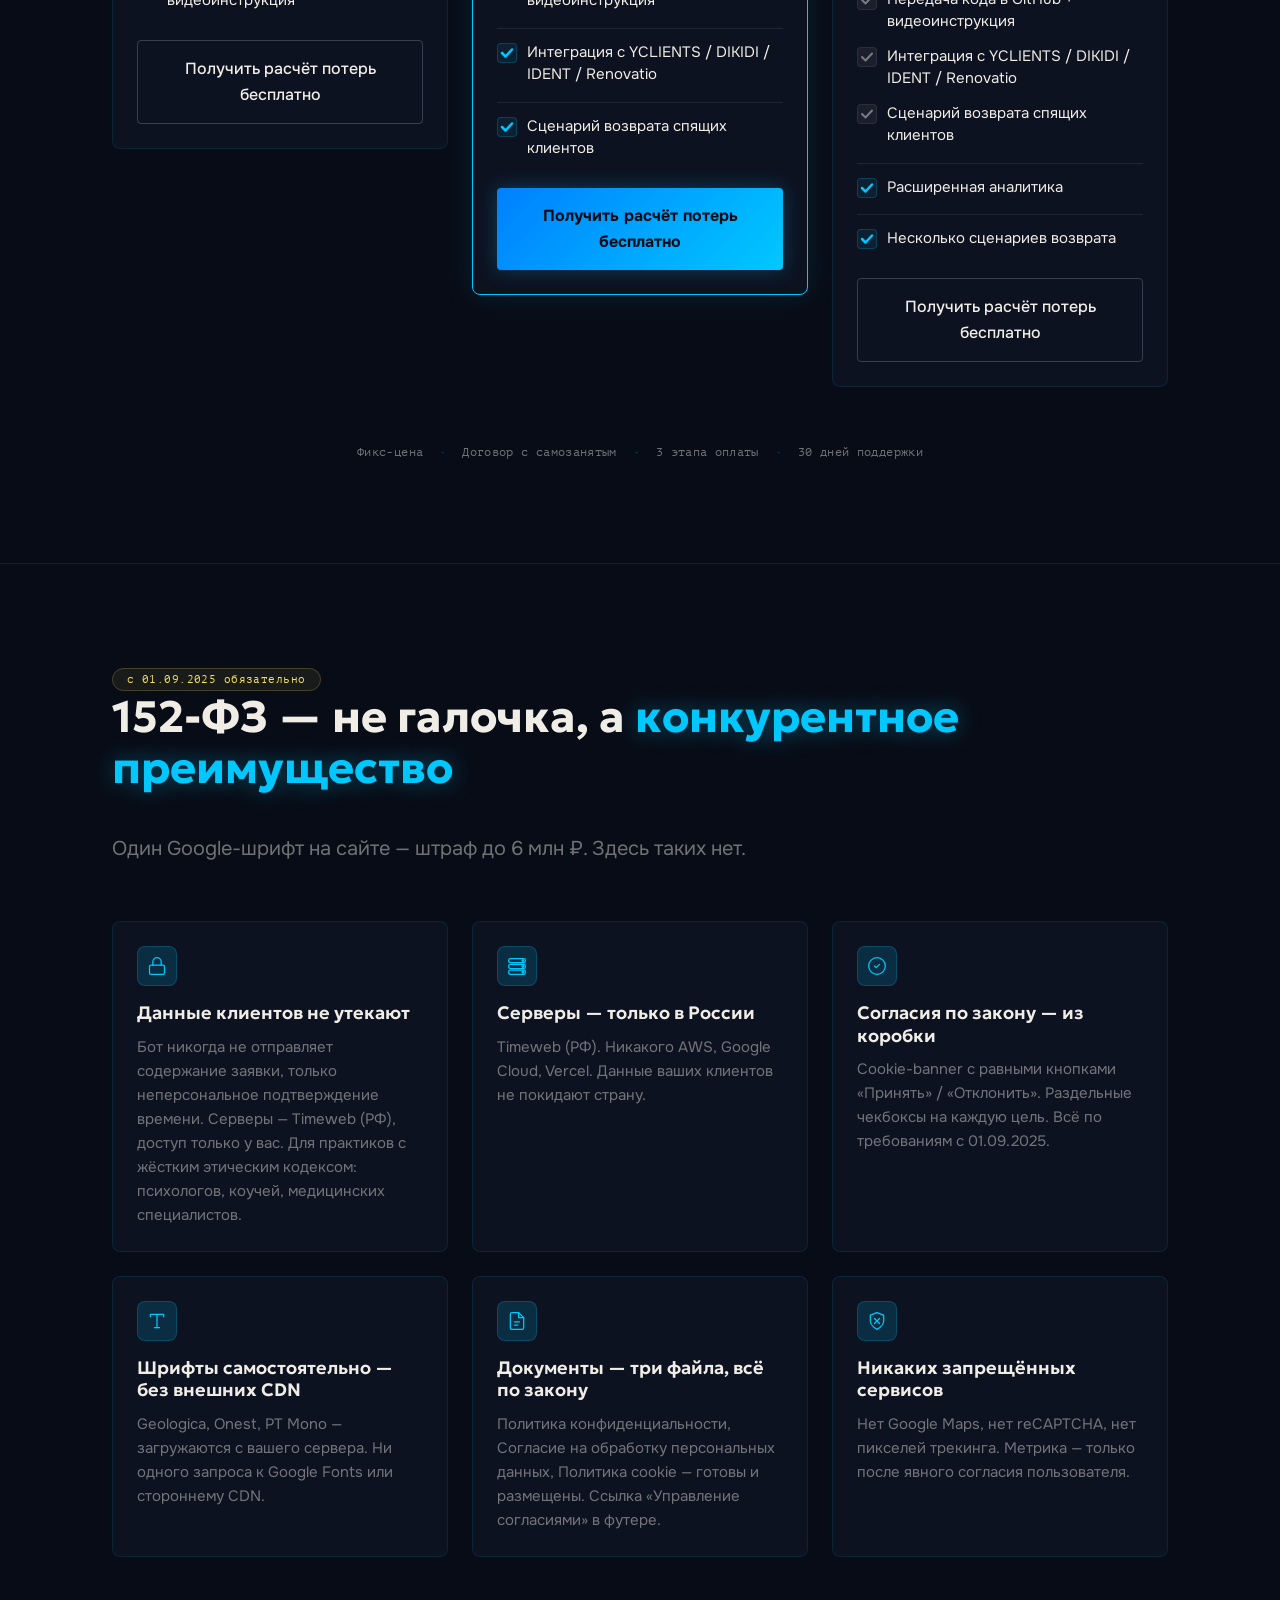
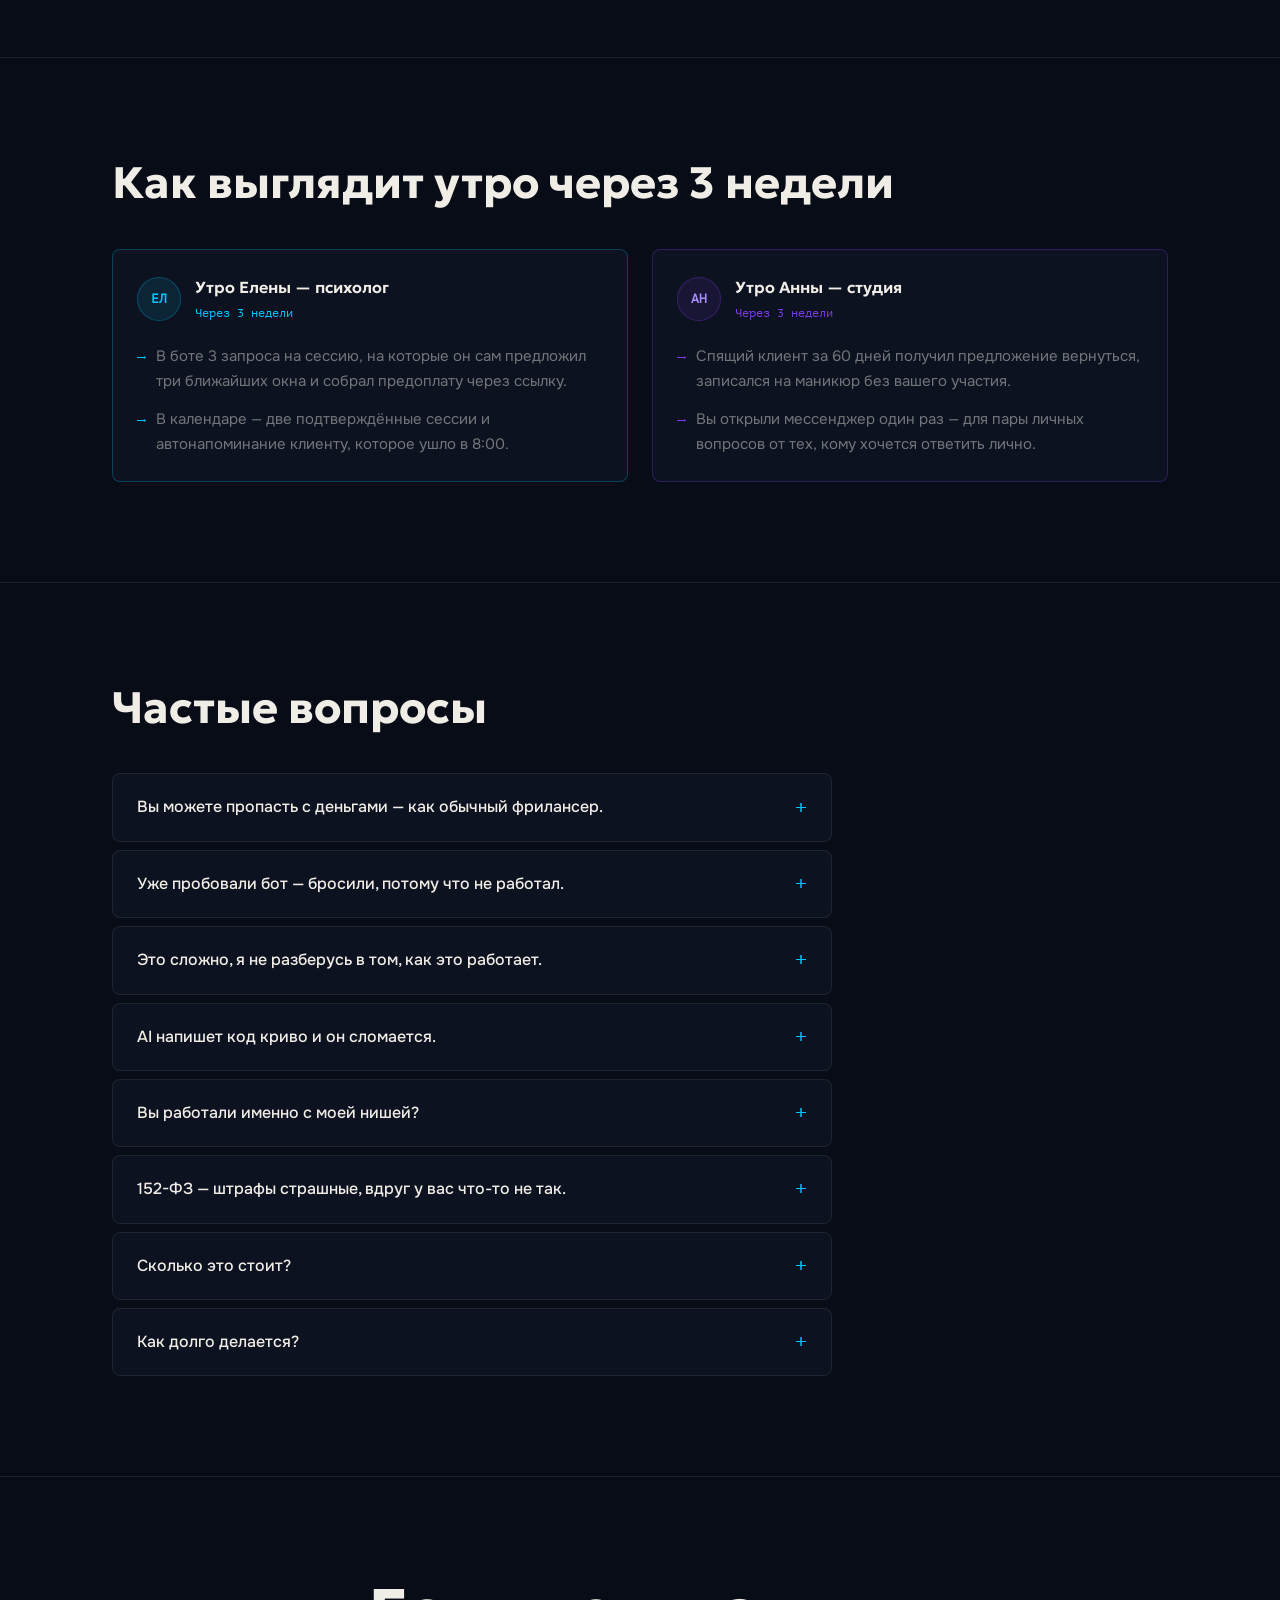
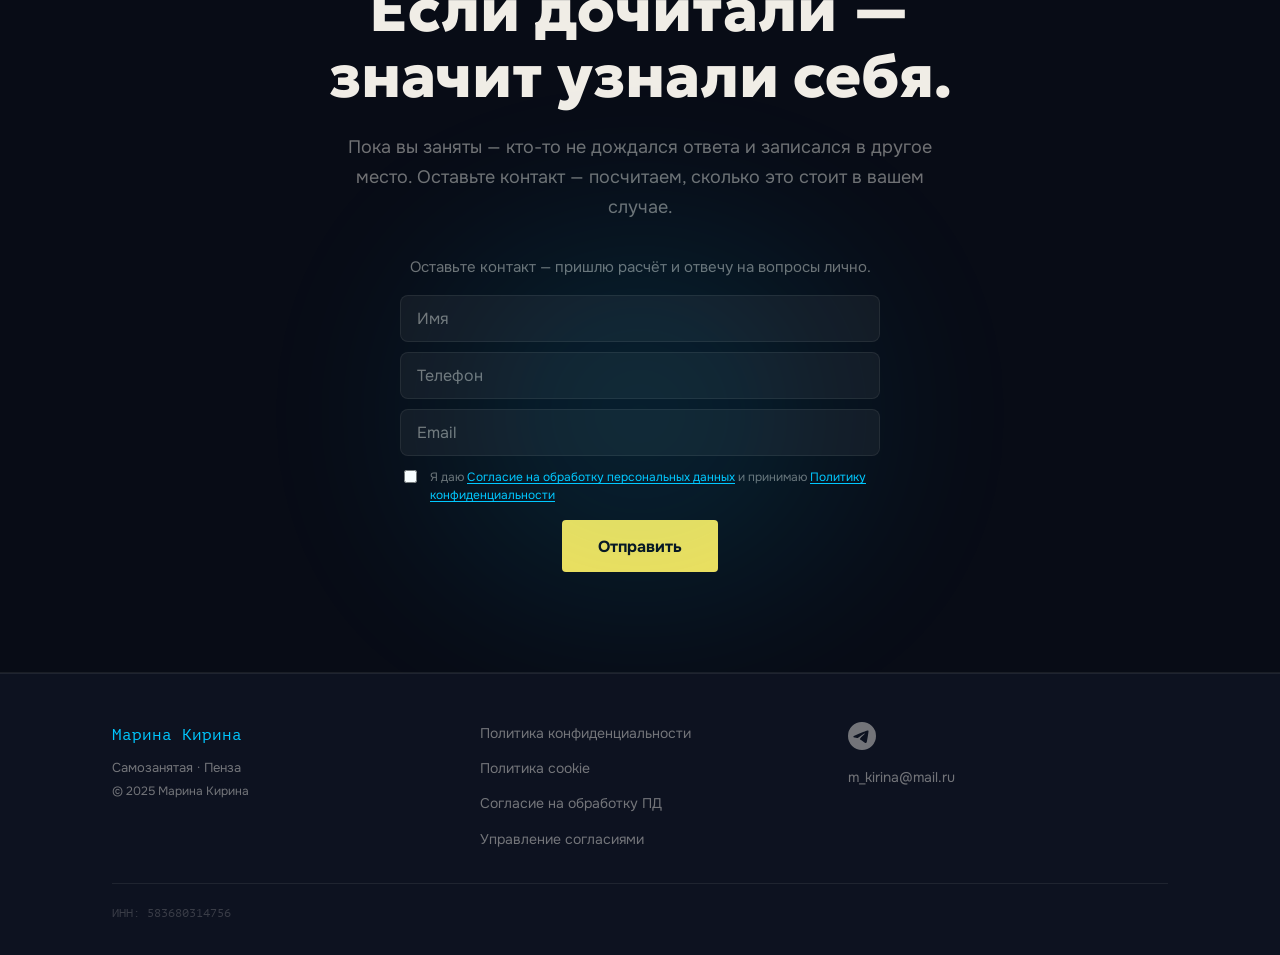
==== commit e3155c3e: "copy(cta-final): уточнить подзаголовок — убрать 'соседние места'" ====
--- a/index.html
+++ b/index.html
@@ -635,7 +635,7 @@
     <div class="container">
       <div class="cta-final__inner">
         <h2 class="cta-final__heading">Если дочитали — значит узнали себя.</h2>
-        <p class="cta-final__sub">Пока вы решаете, в каком из соседних мест уже сидит ваш следующий клиент. Посчитайте, во сколько это обходится за месяц.</p>
+        <p class="cta-final__sub">Пока вы заняты — кто-то не дождался ответа и записался в другое место. Оставьте контакт — посчитаем, сколько это стоит в вашем случае.</p>
         <div class="cta-final__btn-wrap">
           <div class="cta-final__orb" aria-hidden="true"></div>
           <form class="cta-final__form" id="cta-final-form" novalidate>
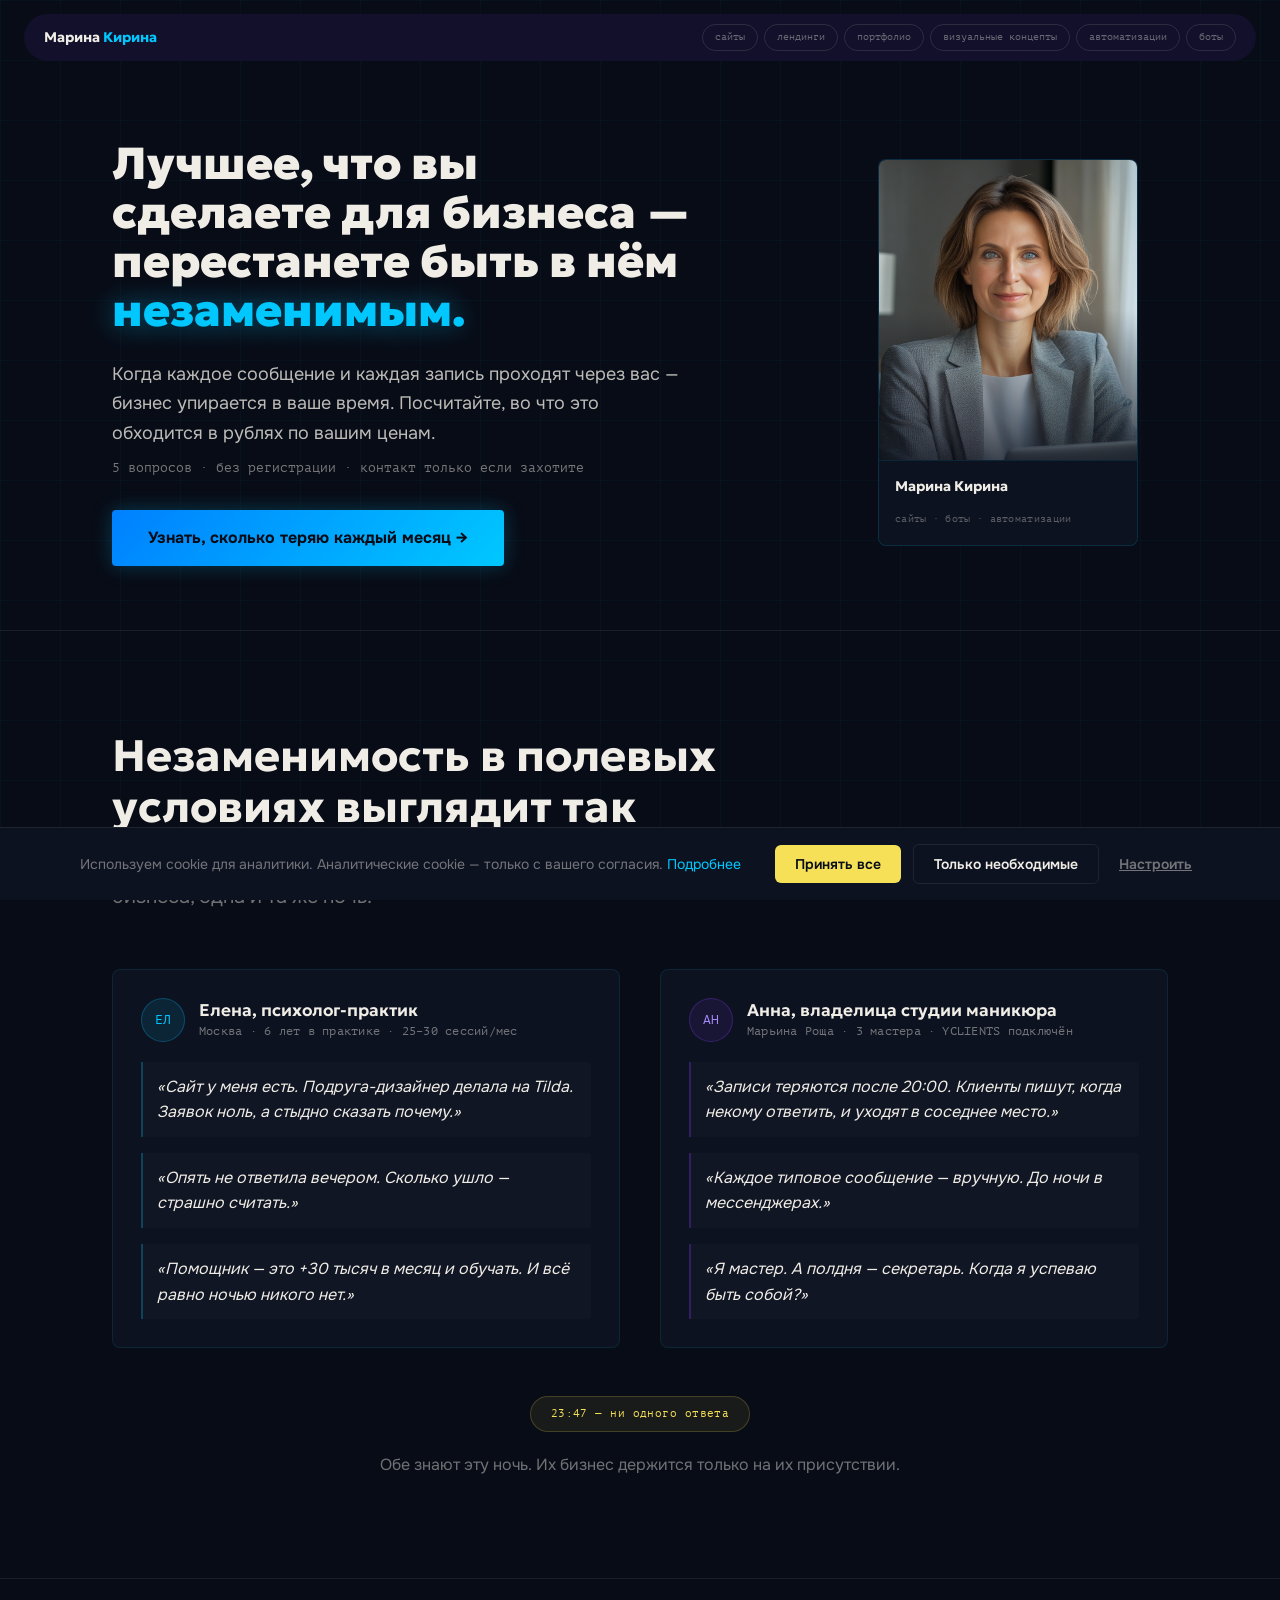
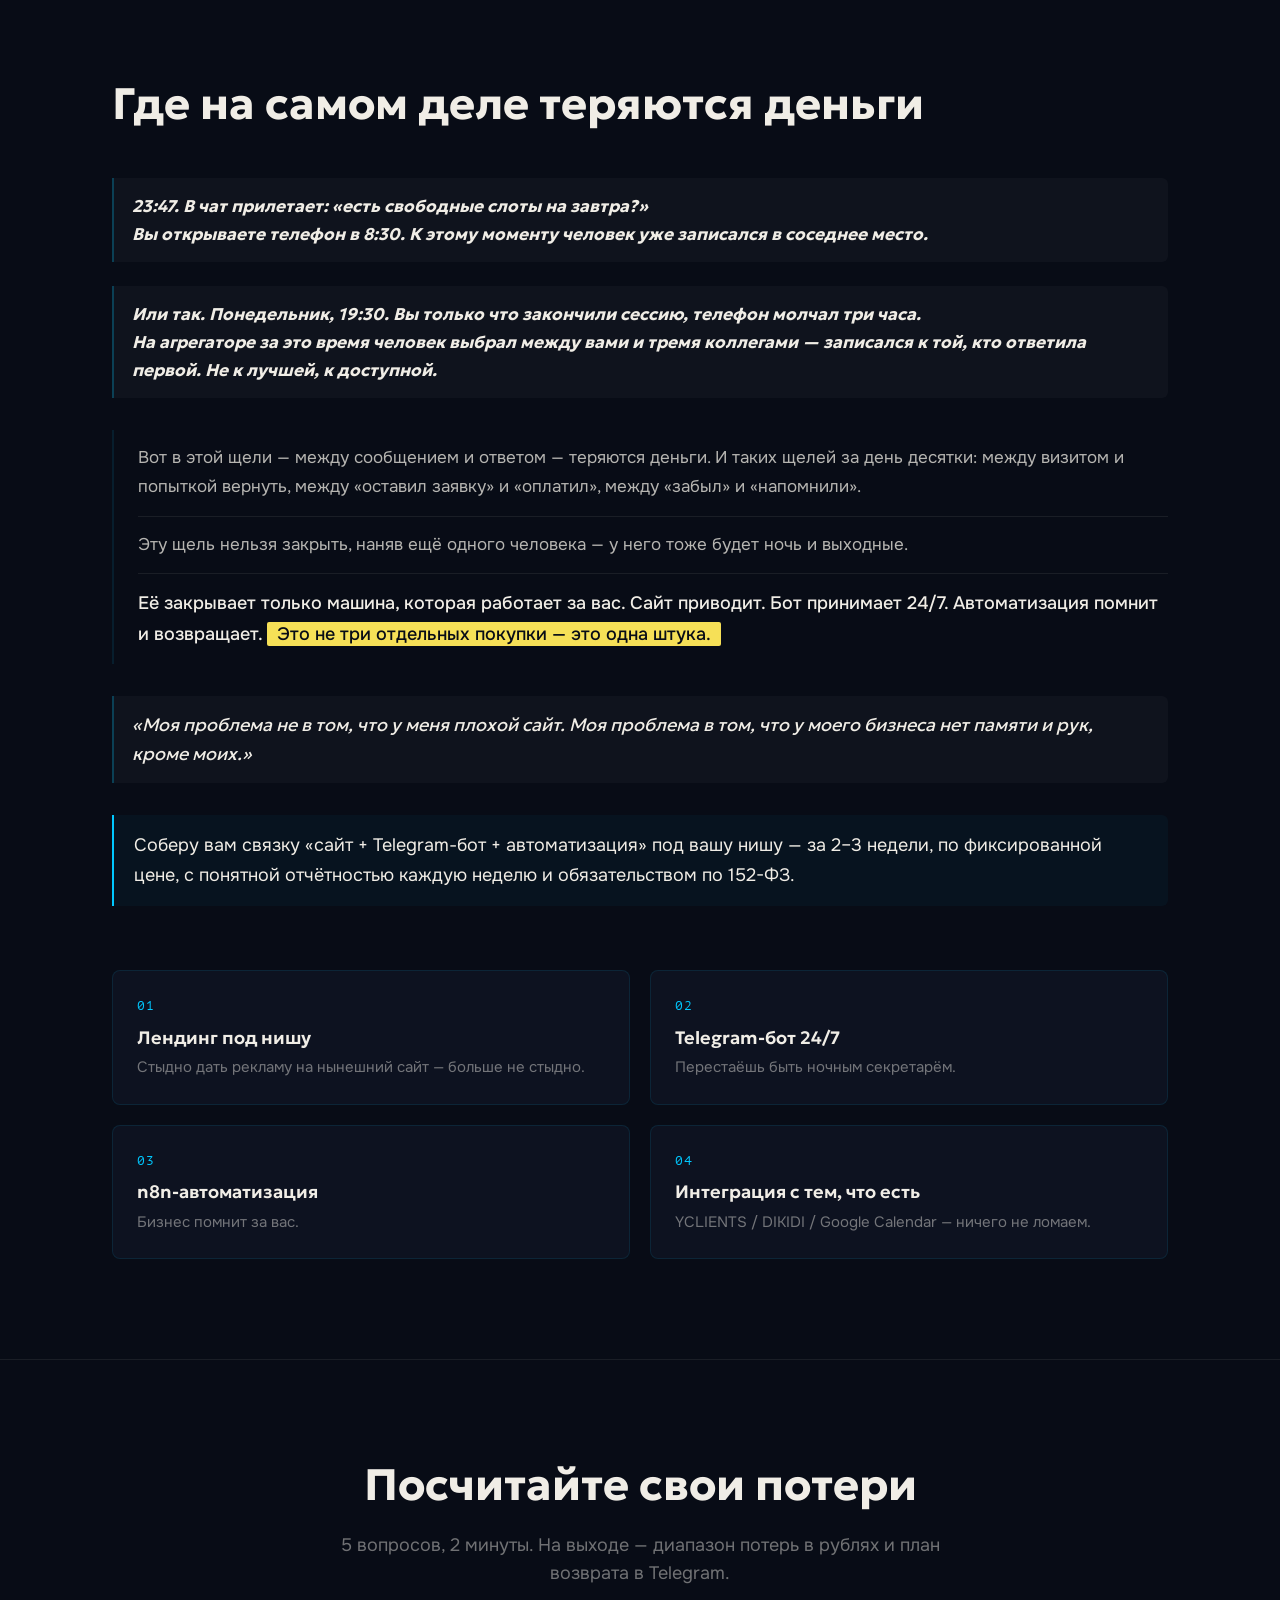
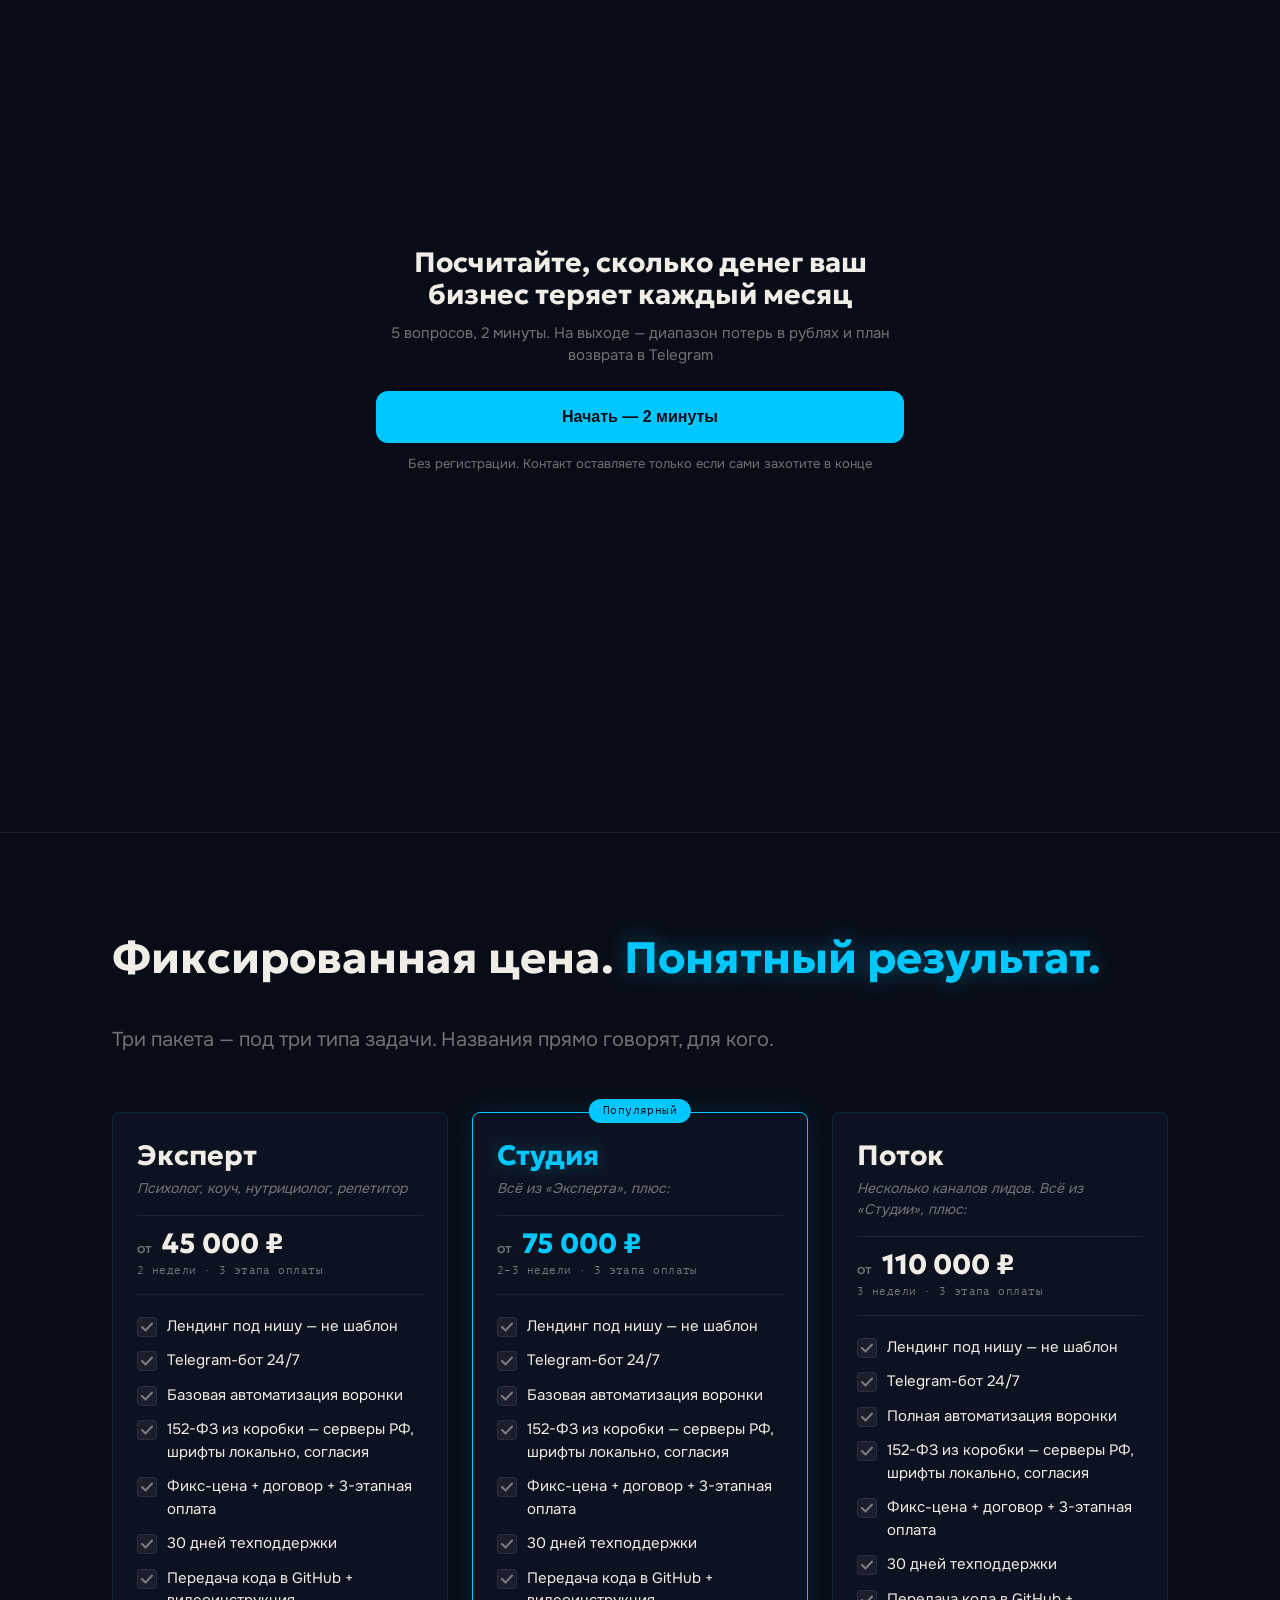
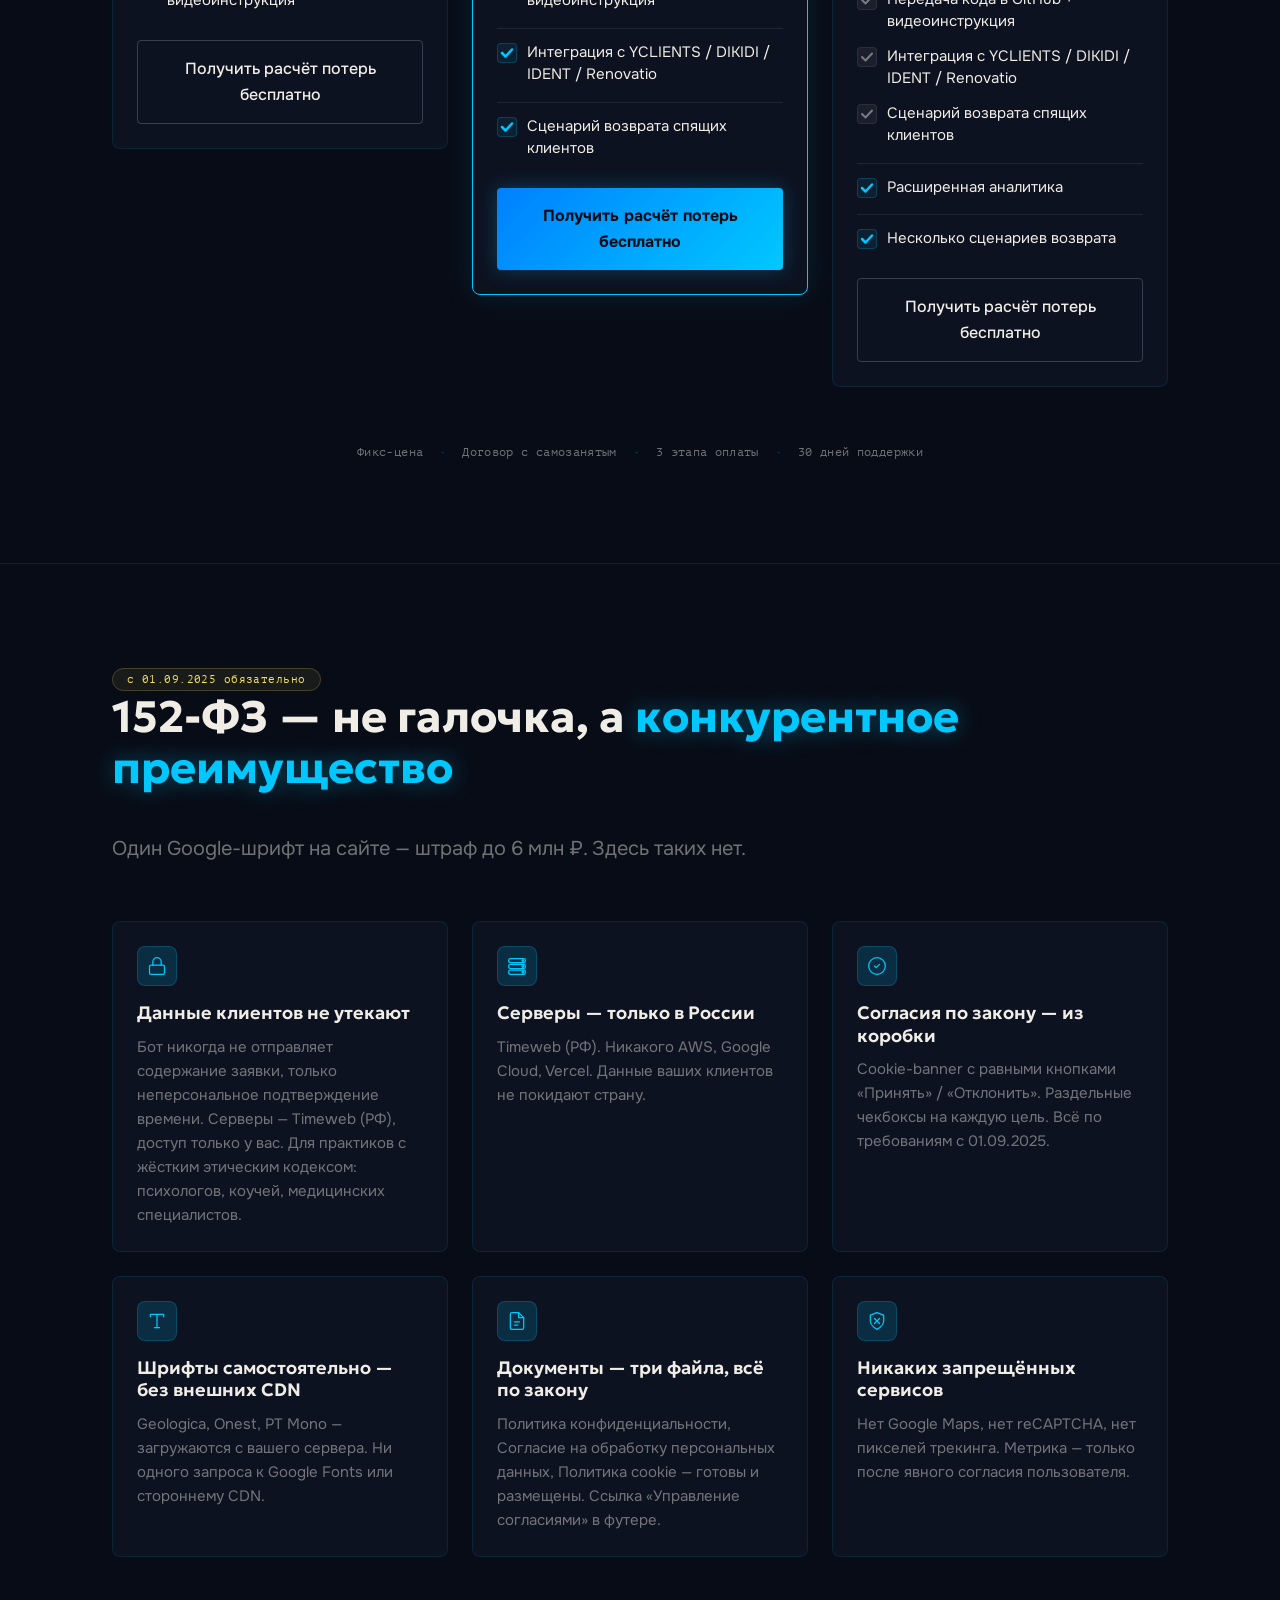
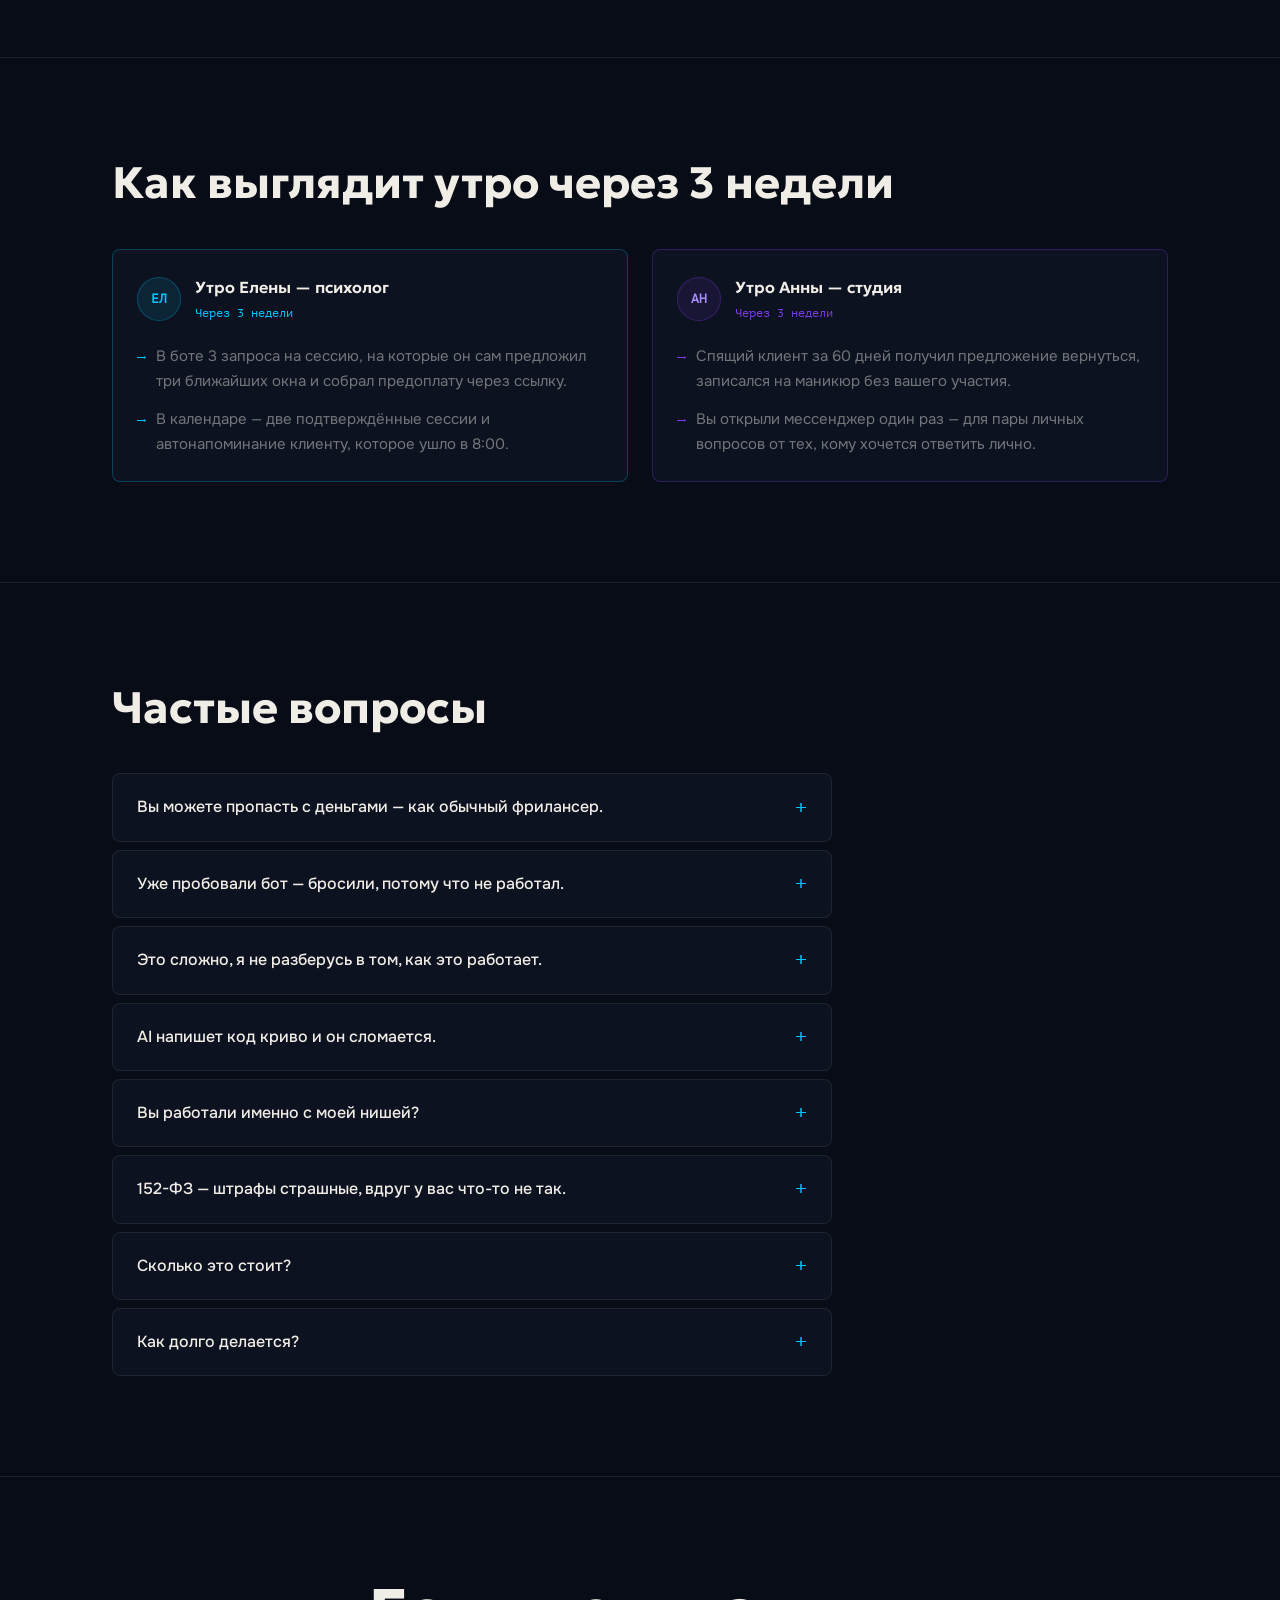
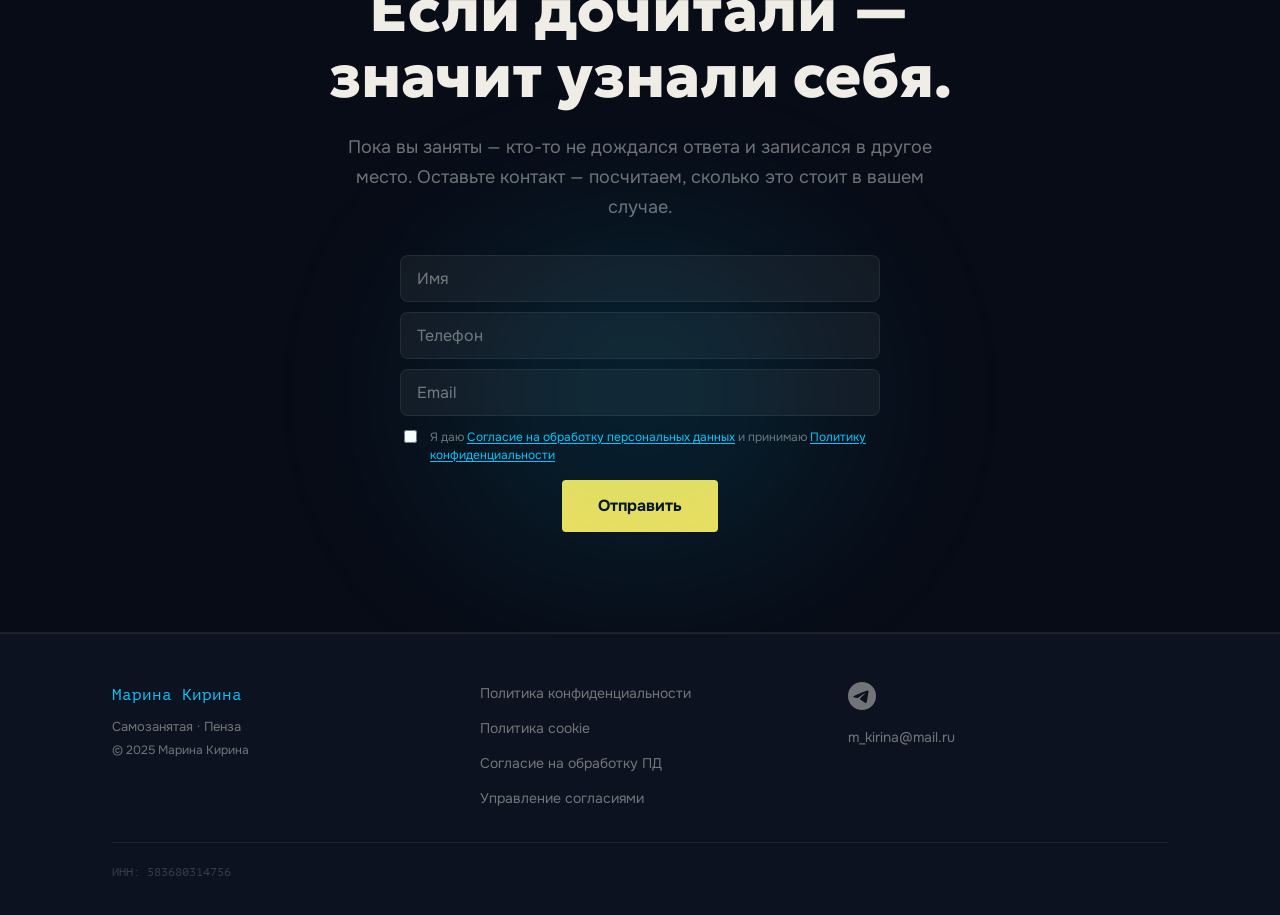
==== commit 87d55b9d: "copy(cta-final): убрать дублирующую подсказку над формой" ====
--- a/index.html
+++ b/index.html
@@ -639,7 +639,6 @@
         <div class="cta-final__btn-wrap">
           <div class="cta-final__orb" aria-hidden="true"></div>
           <form class="cta-final__form" id="cta-final-form" novalidate>
-            <p class="cta-final__form-hint">Оставьте контакт — пришлю расчёт и отвечу на вопросы лично.</p>
             <div class="cta-final__fields">
               <input class="cta-final__input" type="text" name="name" placeholder="Имя" autocomplete="name" required minlength="2" />
               <input class="cta-final__input" type="tel" name="phone" placeholder="Телефон" autocomplete="tel" required />
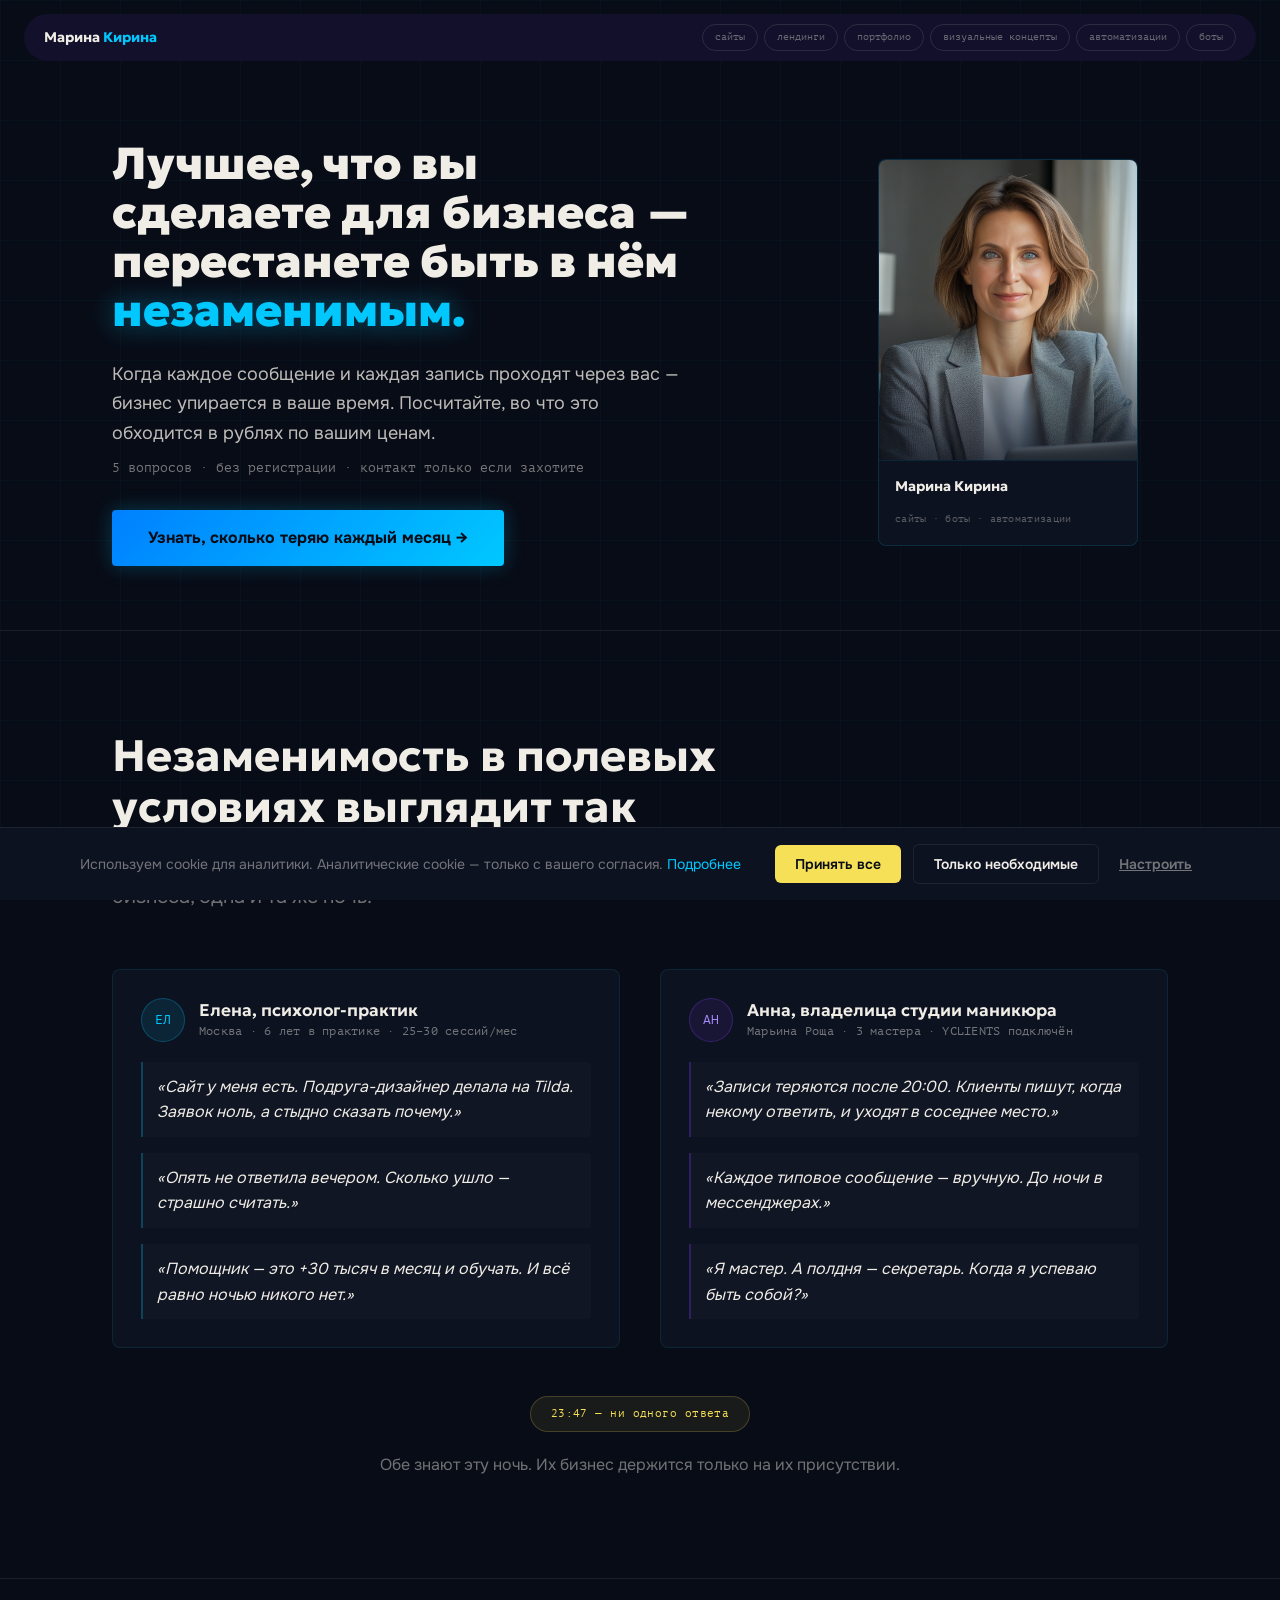
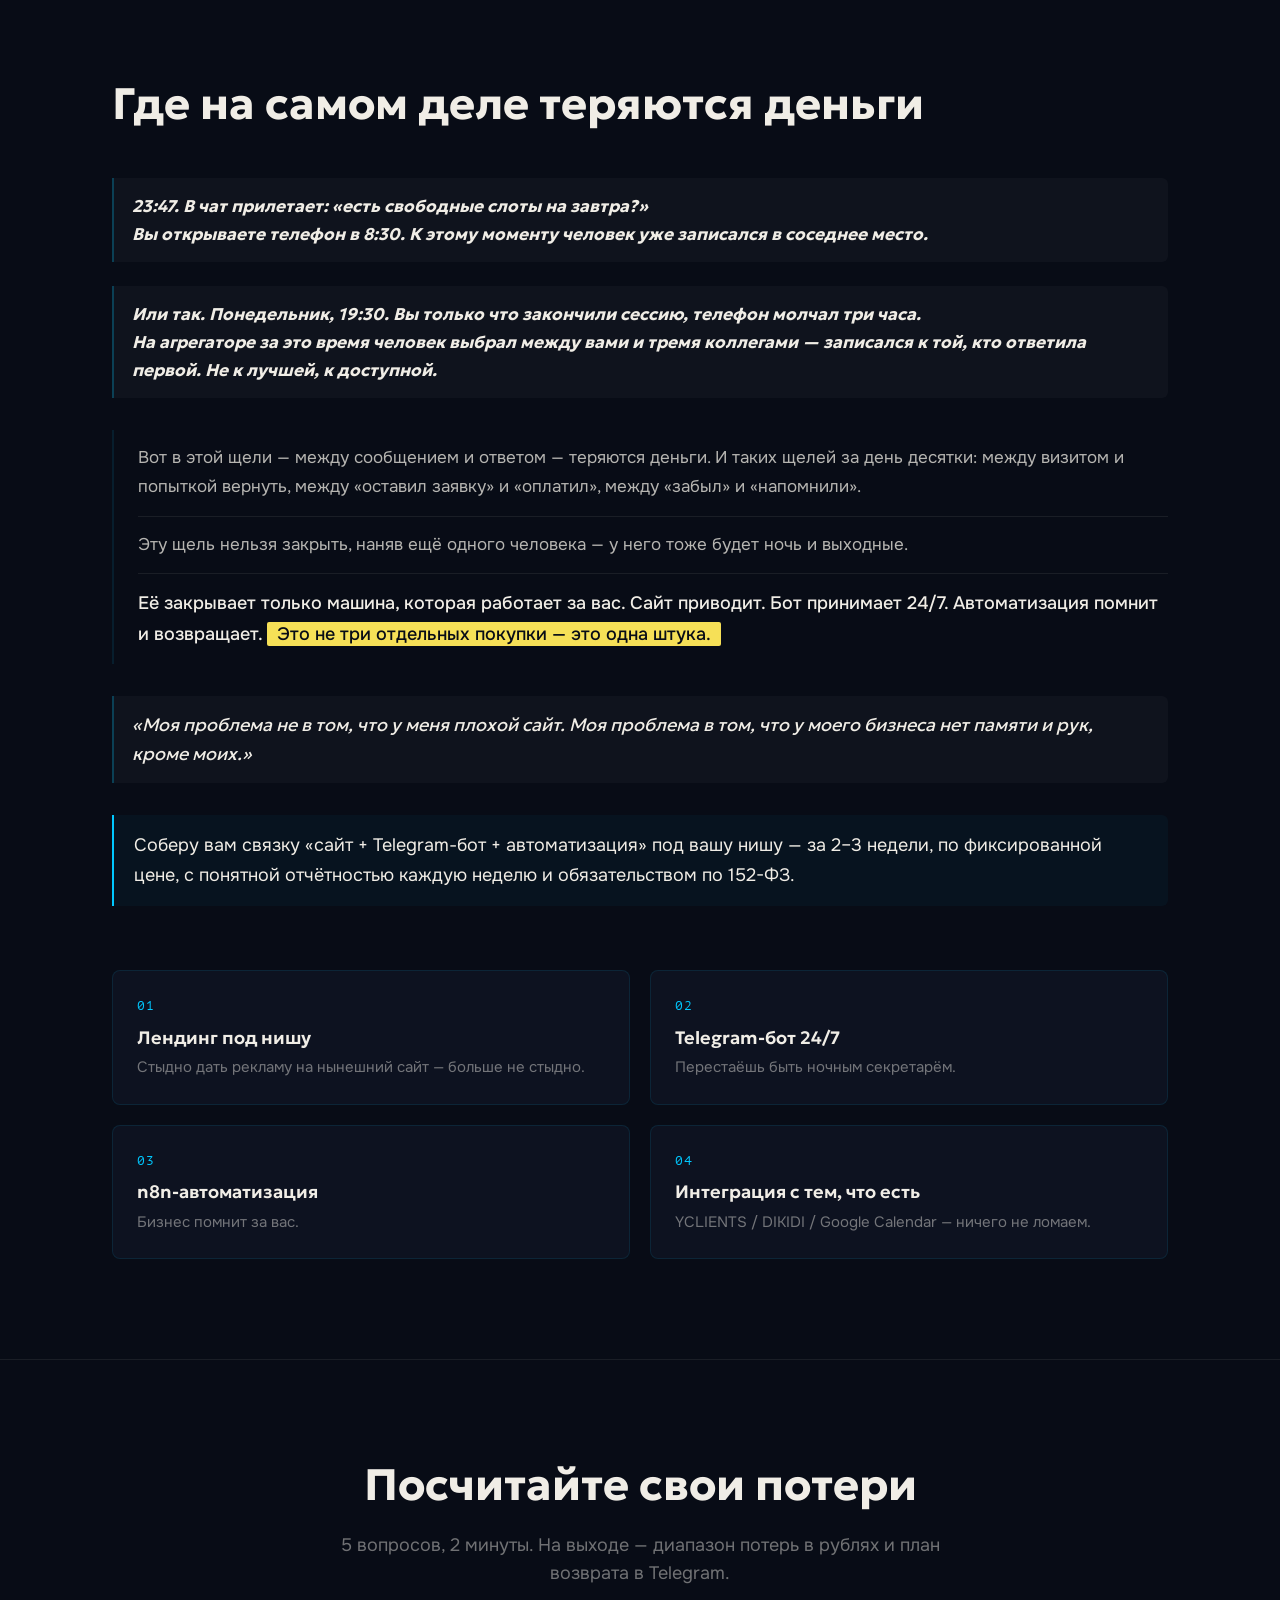
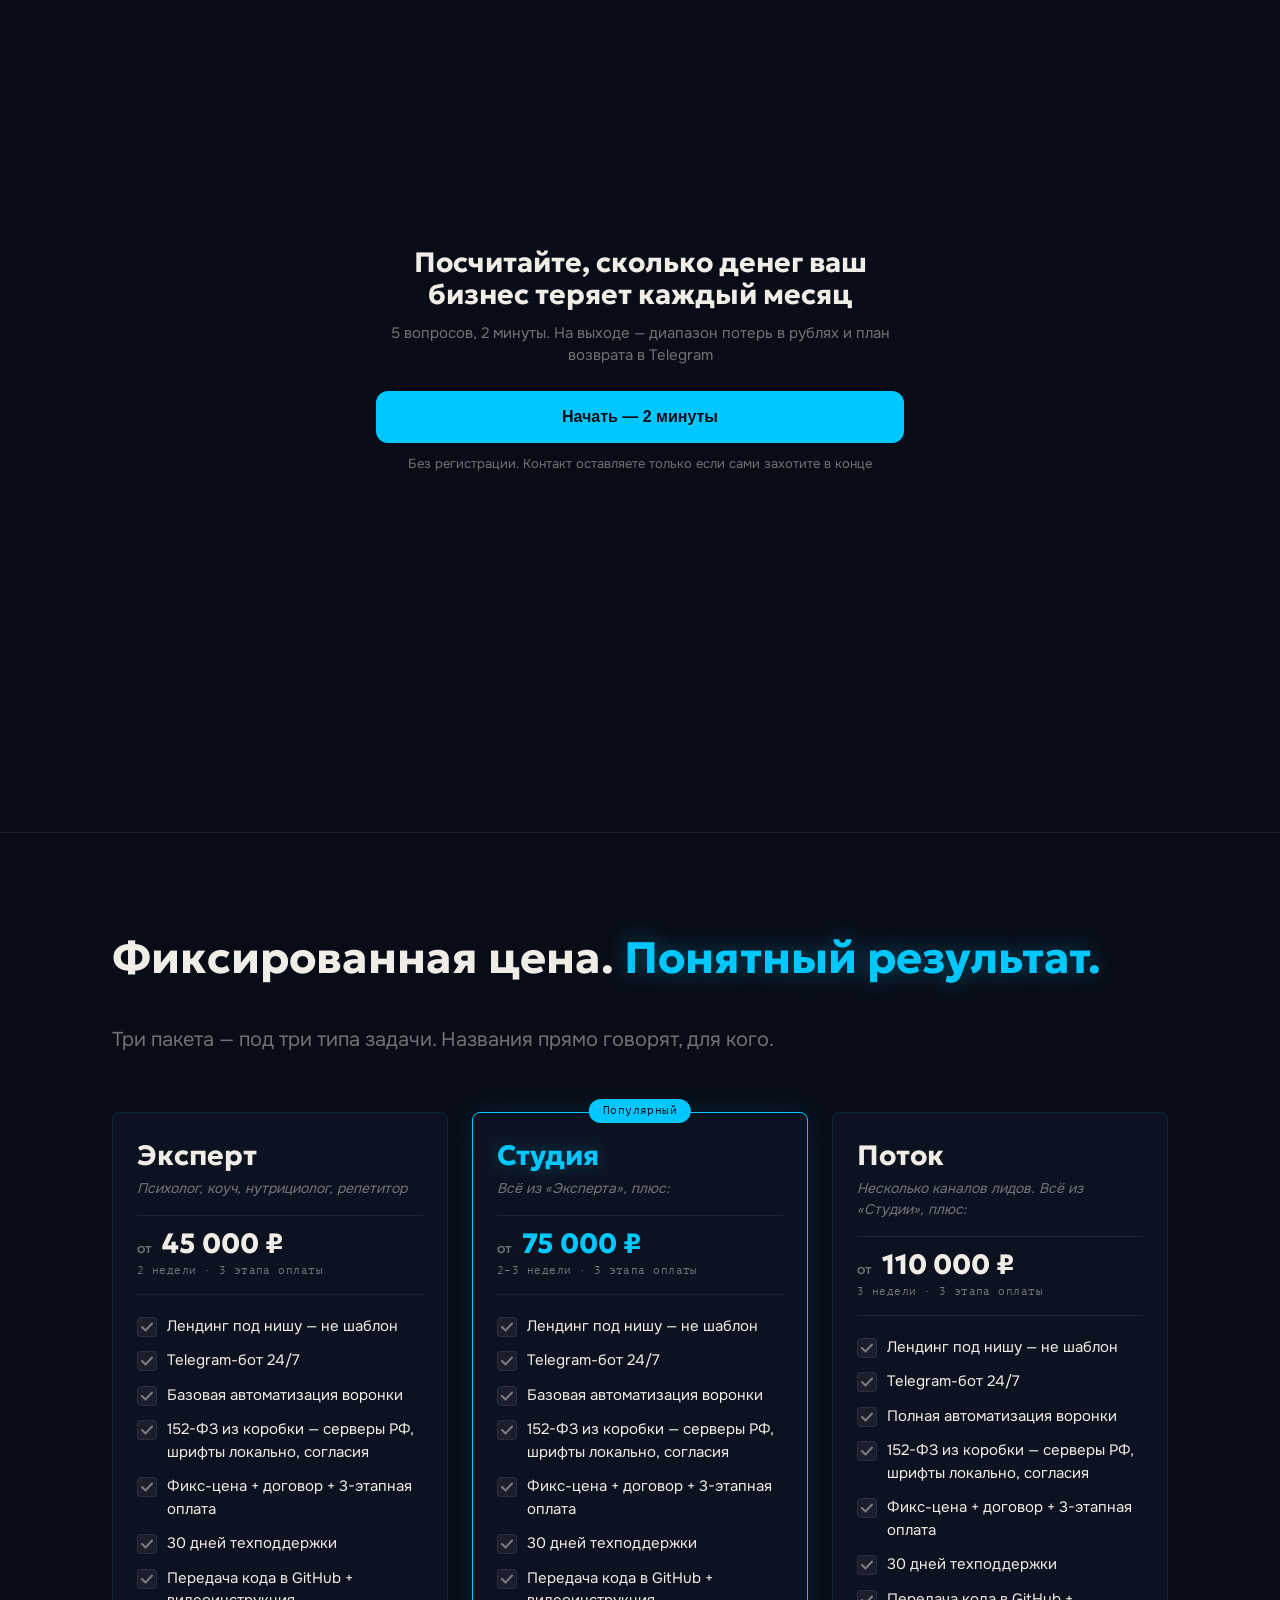
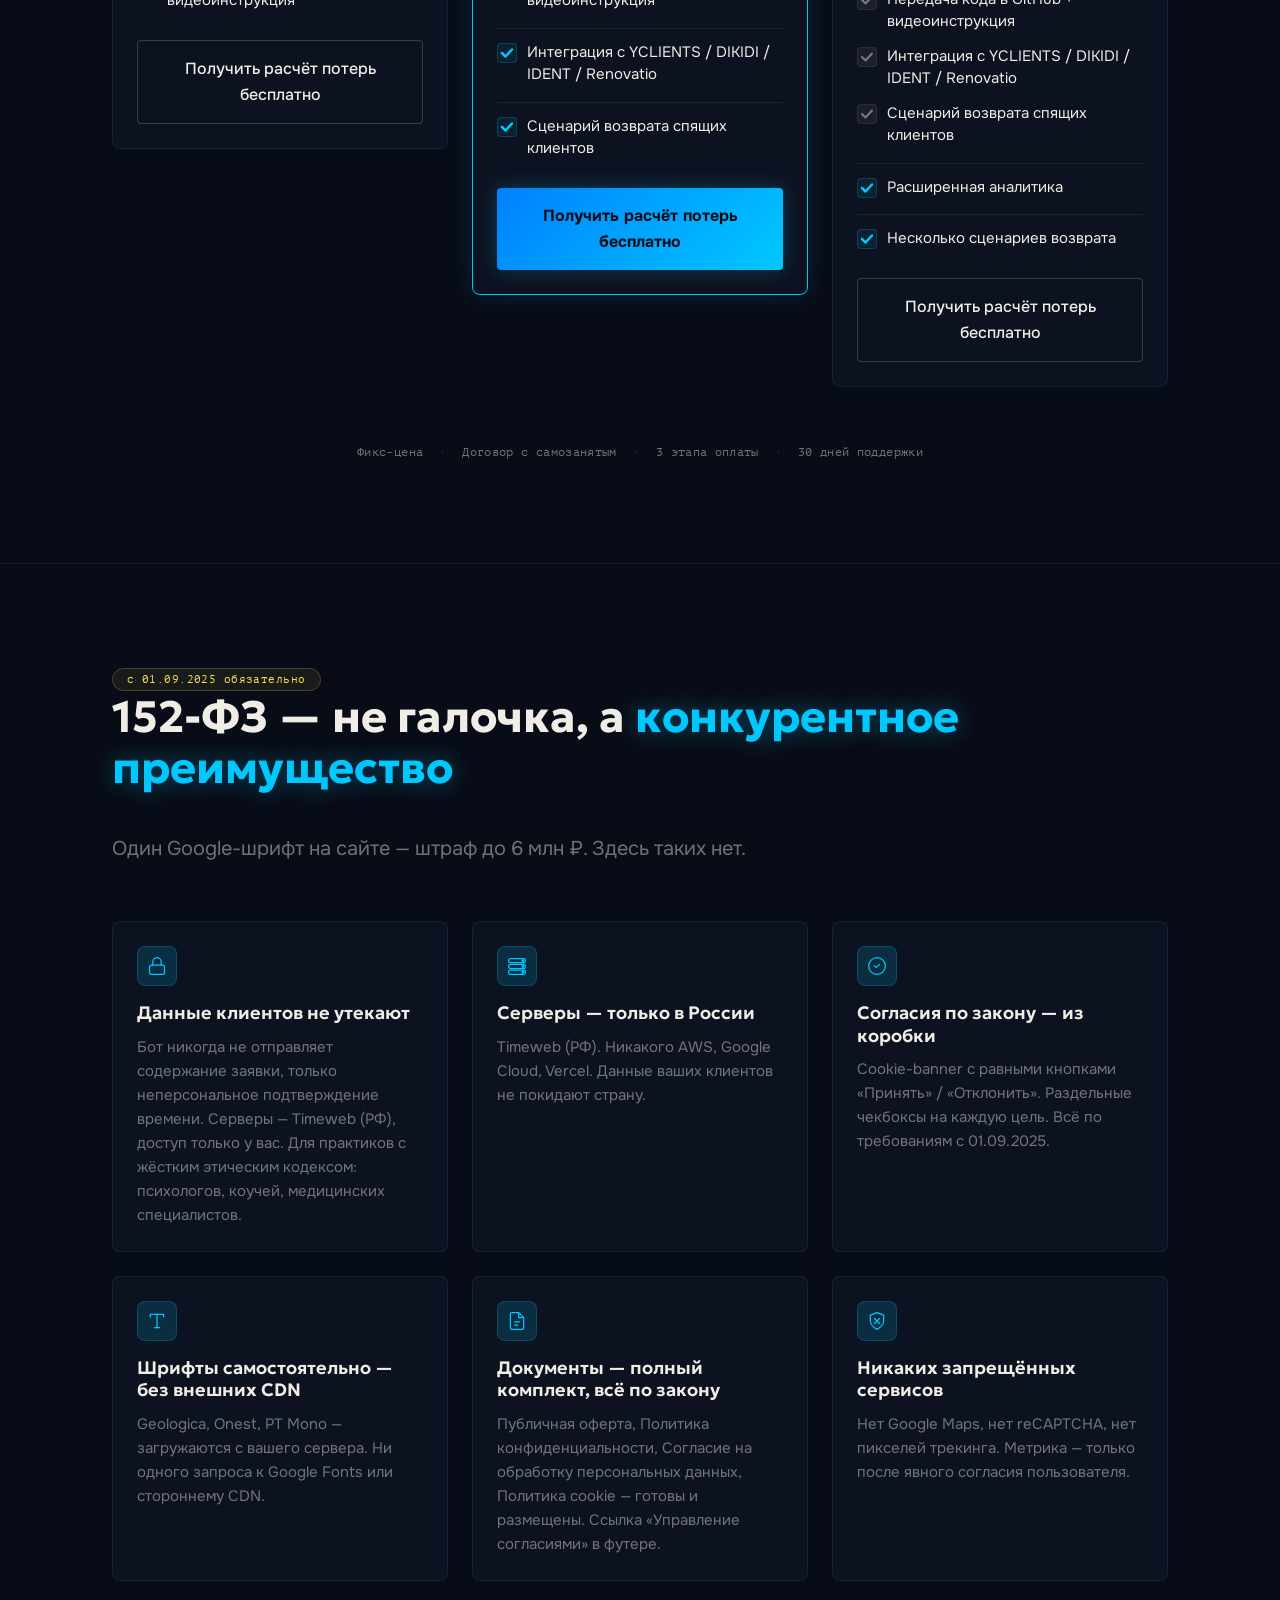
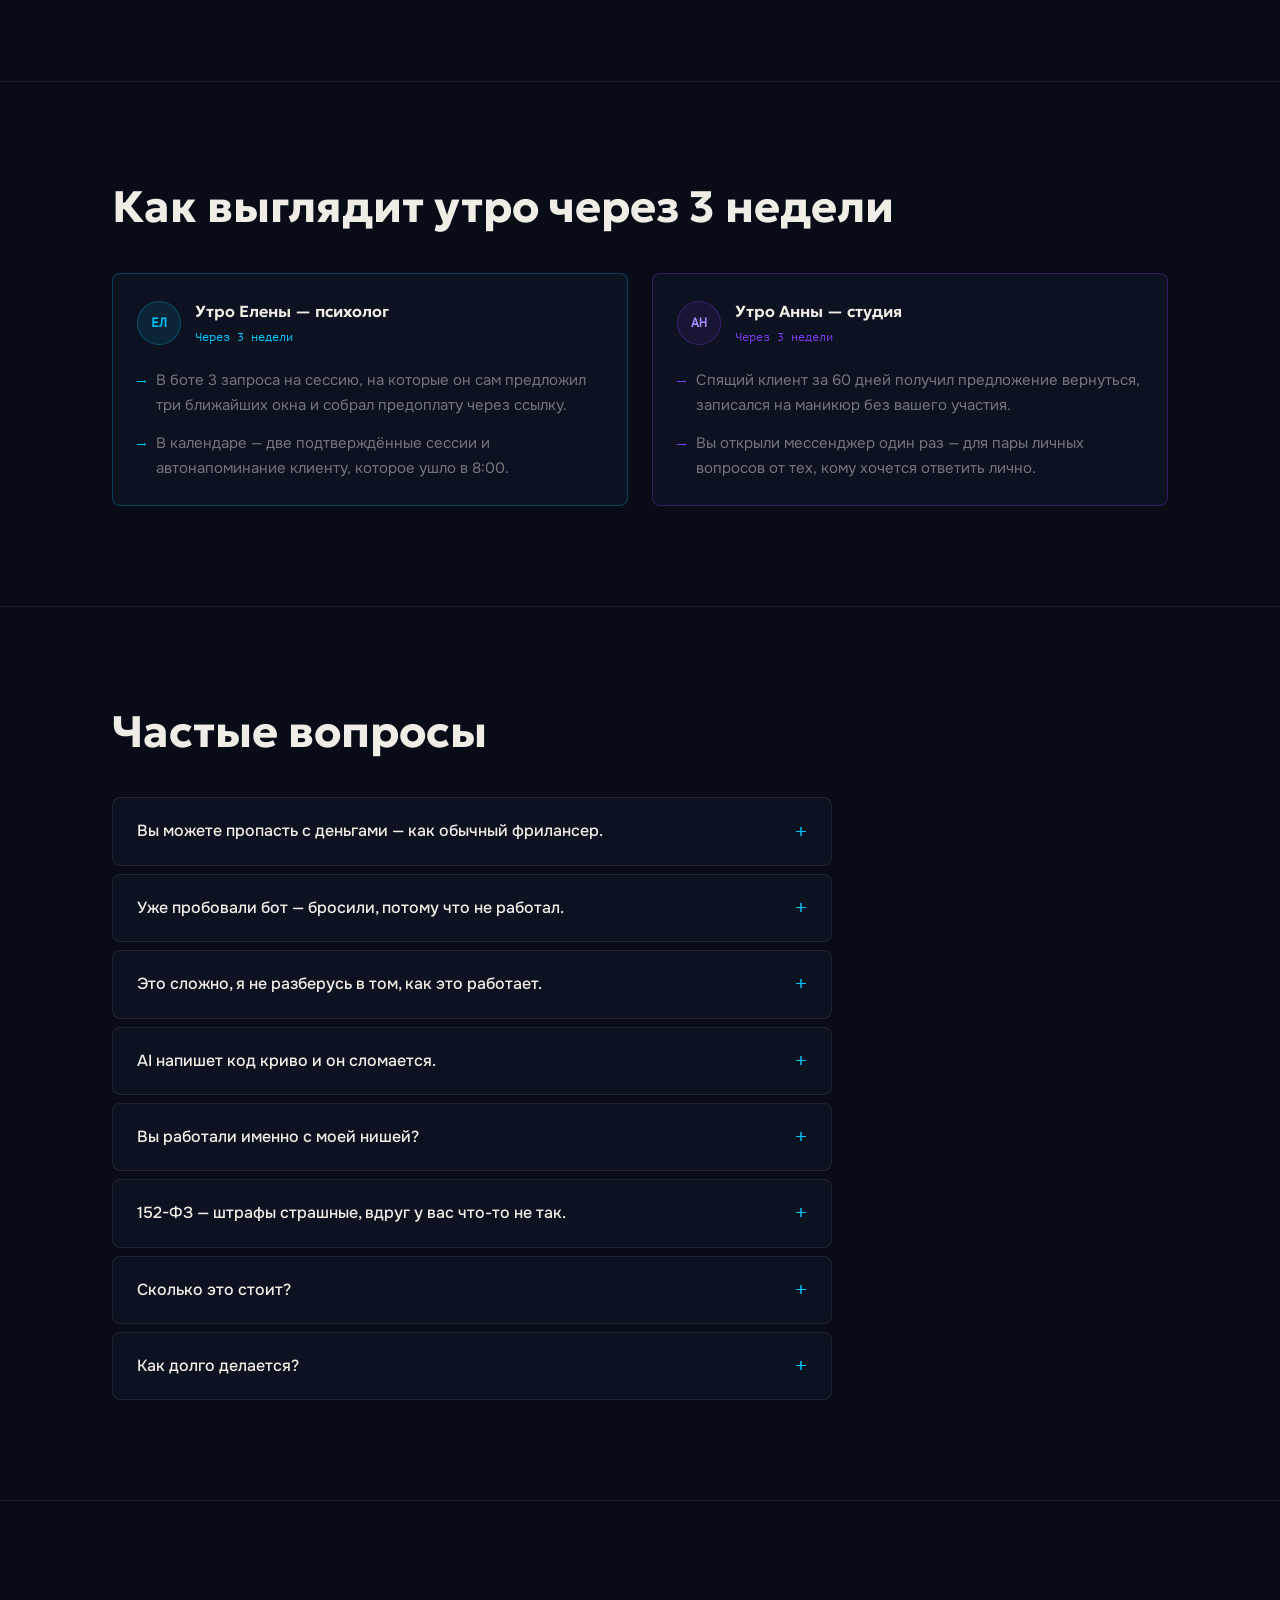
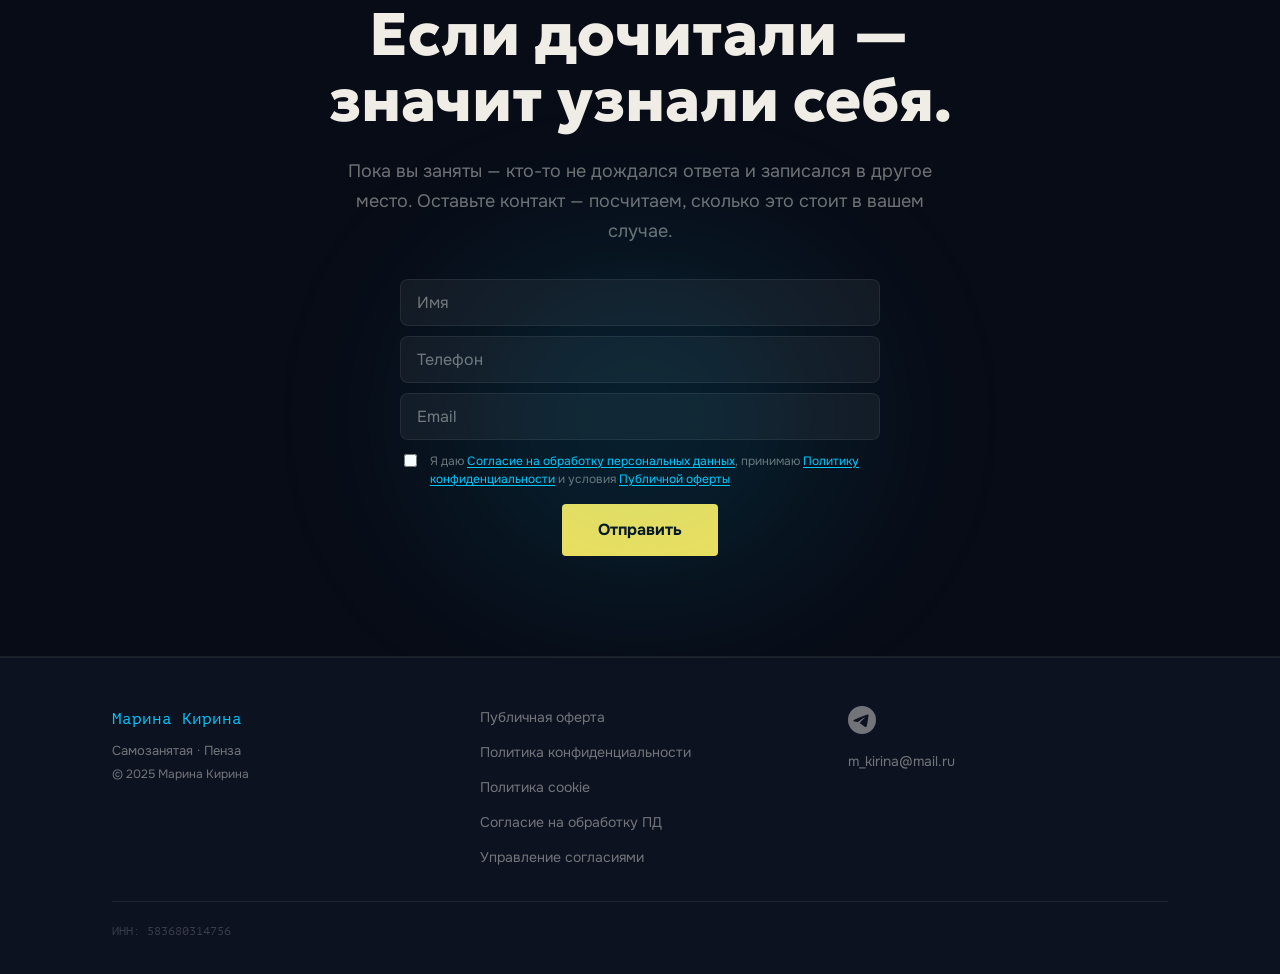
==== commit e51e1793: "feat: добавить публичную оферту и прошить её в навигацию и чекбоксы - offer.html: 14 разделов, ст. 4" ====
--- a/index.html
+++ b/index.html
@@ -494,8 +494,8 @@
               <line x1="9" y1="17" x2="13" y2="17"/>
             </svg>
           </div>
-          <h3 class="trust__card-title">Документы — три файла, всё по закону</h3>
-          <p class="trust__card-text">Политика конфиденциальности, Согласие на обработку персональных данных, Политика cookie — готовы и размещены. Ссылка «Управление согласиями» в футере.</p>
+          <h3 class="trust__card-title">Документы — полный комплект, всё по закону</h3>
+          <p class="trust__card-text">Публичная оферта, Политика конфиденциальности, Согласие на обработку персональных данных, Политика cookie — готовы и размещены. Ссылка «Управление согласиями» в футере.</p>
         </div>
 
         <!-- 6. Никаких запрещённых сервисов -->
@@ -646,7 +646,7 @@
             </div>
             <label class="cta-final__consent-label">
               <input type="checkbox" name="consent" required />
-              <span>Я даю <a href="/consent.html">Согласие на обработку персональных данных</a> и принимаю <a href="/privacy-policy.html">Политику конфиденциальности</a></span>
+              <span>Я даю <a href="/consent.html">Согласие на обработку персональных данных</a>, принимаю <a href="/privacy-policy.html">Политику конфиденциальности</a> и условия <a href="/offer.html">Публичной оферты</a></span>
             </label>
             <input type="text" name="ignore_me" tabindex="-1" autocomplete="off" style="display:none" aria-hidden="true" />
             <button type="submit" class="btn-mark cta-final__submit" disabled>Отправить</button>
@@ -668,6 +668,7 @@
 
         <div class="footer__col">
           <nav class="footer__links" aria-label="Юридические документы">
+            <a href="./offer.html" class="footer__link">Публичная оферта</a>
             <a href="./privacy-policy.html" class="footer__link">Политика конфиденциальности</a>
             <a href="./cookie-policy.html" class="footer__link">Политика cookie</a>
             <a href="./consent.html" class="footer__link">Согласие на обработку ПД</a>
